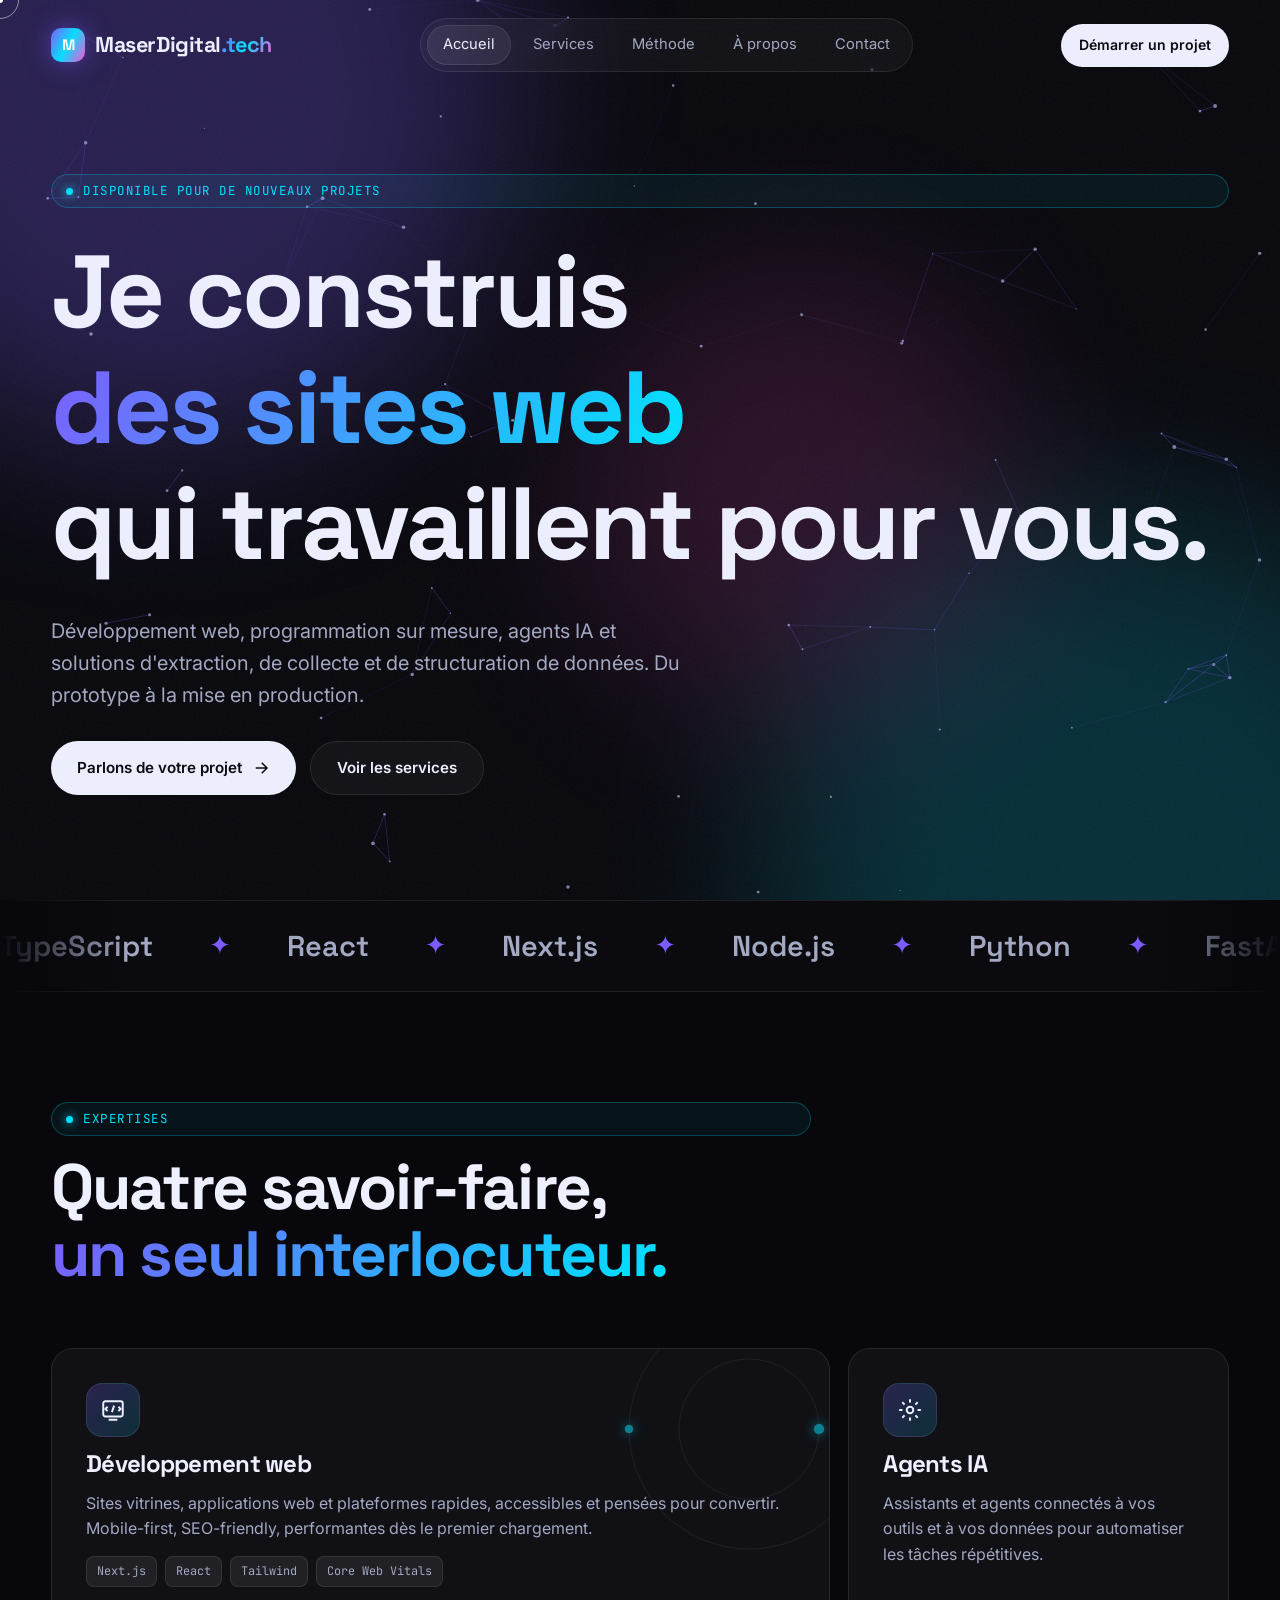
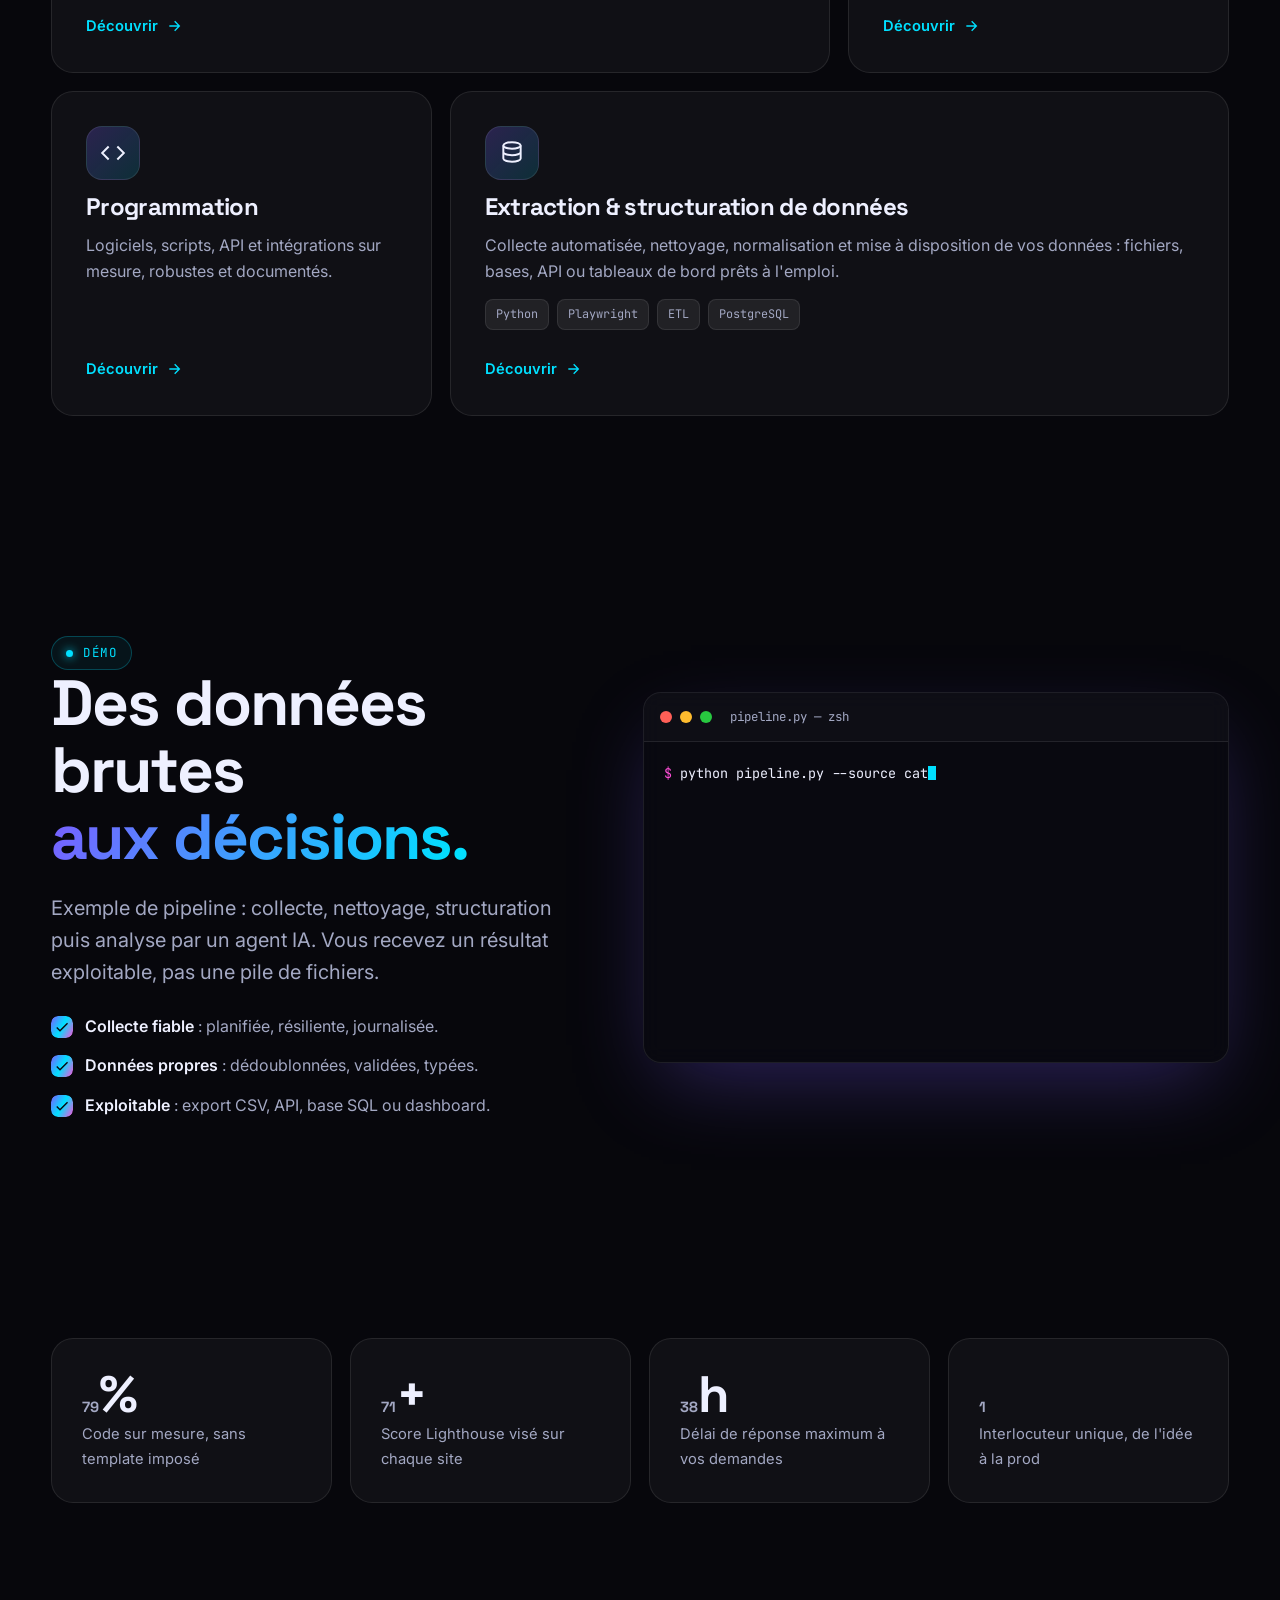
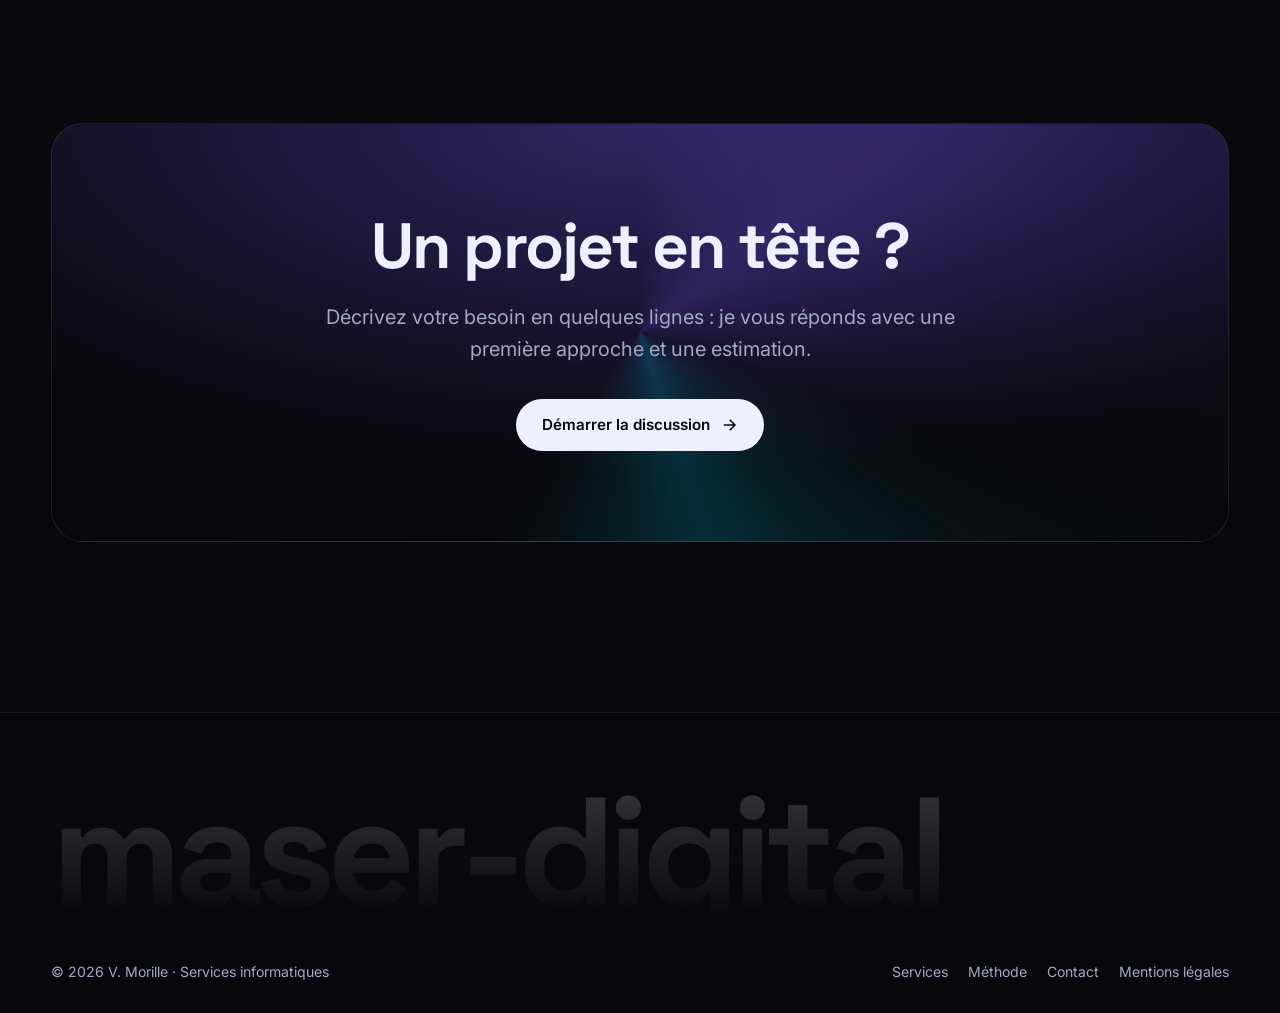
==== index.html @ 6eb8a2c5 "ajout index.html pour test mise en ligne" ====
<!DOCTYPE html>
<html lang="fr">
<head>
<meta charset="UTF-8" />
<meta name="viewport" content="width=device-width, initial-scale=1" />
<title>Accueil — MaserDigital · Développement web, agents IA & données</title>
<meta name="description" content="Développement web, programmation sur mesure, création d'agents IA et solutions d'extraction, de collecte et de structuration de données." />
<meta name="theme-color" content="#07070c" />

<!-- Google Fonts (remplace les chemins /cf-fonts/ de Cloudflare) -->
<link rel="preconnect" href="https://fonts.googleapis.com" />
<link rel="preconnect" href="https://fonts.gstatic.com" crossorigin />
<link href="https://fonts.googleapis.com/css2?family=Inter:wght@400;500;600&family=JetBrains+Mono:wght@400;500&family=Space+Grotesk:wght@400;500;600;700&display=swap" rel="stylesheet" />

<style>
/* =========================================================
   1. TOKENS
   ========================================================= */
:root{
  --bg:#07070c;
  --bg-2:#0d0d16;
  --surface:rgba(255,255,255,.04);
  --surface-2:rgba(255,255,255,.07);
  --border:rgba(255,255,255,.09);
  --fg:#eef0ff;
  --muted:#a3a8c3;
  --a1:#7c5cff;   /* violet */
  --a2:#00e0ff;   /* cyan */
  --a3:#ff4fd8;   /* magenta */
  --ok:#3ef0a1;
  --danger:#ff6b81;
  --grad:linear-gradient(120deg,var(--a1),var(--a2) 50%,var(--a3));
  --radius:22px;
  --font-display:"Space Grotesk",system-ui,sans-serif;
  --font-body:"Inter",system-ui,sans-serif;
  --font-mono:"JetBrains Mono",ui-monospace,monospace;
  --ease:cubic-bezier(.22,1,.36,1);
  --container:min(1200px,92vw);
}

/* =========================================================
   2. BASE
   ========================================================= */
*,*::before,*::after{box-sizing:border-box;margin:0;padding:0}
html{scroll-behavior:smooth;-webkit-text-size-adjust:100%}
body{
  background:var(--bg);color:var(--fg);font-family:var(--font-body);
  line-height:1.6;overflow-x:hidden;-webkit-font-smoothing:antialiased;
}
img,svg{display:block;max-width:100%}
a{color:inherit;text-decoration:none}
button,input,select,textarea{font:inherit;color:inherit}
::selection{background:var(--a1);color:#fff}
:focus-visible{outline:2px solid var(--a2);outline-offset:3px;border-radius:6px}
.container{width:var(--container);margin-inline:auto}
.sr-only{position:absolute;width:1px;height:1px;overflow:hidden;clip:rect(0 0 0 0);white-space:nowrap}

.skip-link{
  position:fixed;top:-60px;left:16px;z-index:1000;background:var(--fg);color:var(--bg);
  padding:10px 16px;border-radius:10px;font-weight:600;transition:top .2s;
}
.skip-link:focus{top:16px}

/* Grain overlay */
body::after{
  content:"";position:fixed;inset:0;pointer-events:none;z-index:999;opacity:.06;
  background-image:url("data:image/svg+xml,%3Csvg xmlns='http://www.w3.org/2000/svg' width='160' height='160'%3E%3Cfilter id='n'%3E%3CfeTurbulence type='fractalNoise' baseFrequency='.9' numOctaves='3' stitchTiles='stitch'/%3E%3C/filter%3E%3Crect width='100%25' height='100%25' filter='url(%23n)'/%3E%3C/svg%3E");
}

/* Background canvas + aurora blobs */
#bg{position:fixed;inset:0;z-index:-1;pointer-events:none}
.aurora{position:fixed;inset:0;z-index:-2;overflow:hidden;pointer-events:none}
.aurora span{
  position:absolute;width:55vmax;height:55vmax;border-radius:50%;filter:blur(90px);opacity:.28;
  animation:float 22s var(--ease) infinite alternate;
}
.aurora span:nth-child(1){background:var(--a1);top:-20vmax;left:-15vmax}
.aurora span:nth-child(2){background:var(--a2);bottom:-25vmax;right:-15vmax;animation-delay:-7s;opacity:.18}
.aurora span:nth-child(3){background:var(--a3);top:30%;left:45%;width:35vmax;height:35vmax;animation-delay:-14s;opacity:.14}
@keyframes float{
  0%{transform:translate(0,0) scale(1)}
  50%{transform:translate(8vw,6vh) scale(1.15)}
  100%{transform:translate(-6vw,-4vh) scale(.95)}
}

/* Scroll progress */
.progress{position:fixed;top:0;left:0;height:3px;width:0;background:var(--grad);z-index:200;box-shadow:0 0 12px var(--a2)}

/* Custom cursor (desktop only) */
.cursor-dot,.cursor-ring{position:fixed;top:0;left:0;pointer-events:none;z-index:998;border-radius:50%;transform:translate(-50%,-50%)}
.cursor-dot{width:6px;height:6px;background:#fff}
.cursor-ring{width:38px;height:38px;border:1.5px solid rgba(255,255,255,.5);transition:width .3s var(--ease),height .3s var(--ease),background .3s,border-color .3s}
.cursor-ring.hover{width:70px;height:70px;background:rgba(124,92,255,.15);border-color:var(--a2)}
@media (pointer:coarse){.cursor-dot,.cursor-ring{display:none}}

/* =========================================================
   3. HEADER / NAV
   ========================================================= */
.header{
  position:fixed;inset:0 0 auto 0;z-index:100;padding:18px 0;
  transition:padding .4s var(--ease),background .4s,backdrop-filter .4s,border-color .4s;
  border-bottom:1px solid transparent;
}
.header.scrolled{padding:10px 0;background:rgba(7,7,12,.65);backdrop-filter:blur(16px) saturate(140%);border-color:var(--border)}
.nav{display:flex;align-items:center;justify-content:space-between;gap:24px}
.logo{font-family:var(--font-display);font-weight:700;font-size:1.35rem;letter-spacing:-.02em;display:flex;align-items:center;gap:10px}
.logo-mark{
  width:34px;height:34px;border-radius:10px;background:var(--grad);display:grid;place-items:center;
  font-size:.95rem;color:#fff;box-shadow:0 0 24px rgba(124,92,255,.5);animation:spinHue 8s linear infinite;
}
@keyframes spinHue{to{filter:hue-rotate(360deg)}}
.logo em{font-style:normal;background:var(--grad);-webkit-background-clip:text;background-clip:text;color:transparent}
.nav-links{display:flex;gap:6px;list-style:none;padding:6px;border:1px solid var(--border);border-radius:999px;background:var(--surface);backdrop-filter:blur(10px)}
.nav-links a{
  position:relative;display:block;padding:8px 16px;border-radius:999px;font-size:.92rem;color:var(--muted);
  transition:color .25s,background .25s;
}
.nav-links a:hover{color:var(--fg)}
.nav-links a[aria-current="page"]{color:var(--fg);background:var(--surface-2);box-shadow:inset 0 0 0 1px var(--border)}
.burger{display:none;width:44px;height:44px;border-radius:12px;border:1px solid var(--border);background:var(--surface);cursor:pointer;position:relative}
.burger span{position:absolute;left:12px;right:12px;height:2px;background:var(--fg);transition:transform .35s var(--ease),opacity .2s}
.burger span:nth-child(1){top:15px}.burger span:nth-child(2){top:21px}.burger span:nth-child(3){top:27px}
.burger[aria-expanded="true"] span:nth-child(1){transform:translateY(6px) rotate(45deg)}
.burger[aria-expanded="true"] span:nth-child(2){opacity:0}
.burger[aria-expanded="true"] span:nth-child(3){transform:translateY(-6px) rotate(-45deg)}

@media (max-width:900px){
  .burger{display:block}
  .nav .btn{display:none}
  .nav-links{
    position:fixed;inset:72px 4vw auto 4vw;flex-direction:column;border-radius:20px;padding:12px;
    background:rgba(13,13,22,.96);opacity:0;pointer-events:none;transform:translateY(-12px) scale(.98);
    transition:opacity .3s,transform .4s var(--ease);
  }
  .nav-links.open{opacity:1;pointer-events:auto;transform:none}
  .nav-links a{padding:14px 18px;font-size:1.05rem}
}

/* =========================================================
   4. BUTTONS
   ========================================================= */
.btn{
  --pad:14px 26px;position:relative;display:inline-flex;align-items:center;gap:10px;padding:var(--pad);
  border-radius:999px;font-weight:600;font-size:.95rem;cursor:pointer;border:0;isolation:isolate;
  transition:transform .3s var(--ease);will-change:transform;
}
.btn-primary{background:var(--fg);color:var(--bg);overflow:hidden}
.btn-primary::before{
  content:"";position:absolute;inset:0;background:var(--grad);z-index:-1;transform:translateY(101%);
  transition:transform .5s var(--ease);
}
.btn-primary:hover{color:#fff}
.btn-primary:hover::before{transform:none}
.btn-ghost{background:var(--surface);border:1px solid var(--border);backdrop-filter:blur(8px)}
.btn-ghost:hover{background:var(--surface-2)}
.btn svg{width:18px;height:18px;transition:transform .3s var(--ease)}
.btn:hover svg{transform:translateX(4px)}
.btn-sm{--pad:10px 18px;font-size:.88rem}

/* =========================================================
   5. PAGE SYSTEM + TRANSITION
   ========================================================= */
main{outline:none}
.page{display:none;padding-top:110px;min-height:100vh}
.page.active{display:block}
.curtain{position:fixed;inset:0;z-index:150;pointer-events:none;display:grid;grid-template-columns:repeat(5,1fr)}
.curtain i{background:linear-gradient(180deg,#120f26,#07070c);transform:scaleY(0);transform-origin:bottom;transition:transform .5s var(--ease)}
.curtain i:nth-child(2){transition-delay:.04s}.curtain i:nth-child(3){transition-delay:.08s}
.curtain i:nth-child(4){transition-delay:.12s}.curtain i:nth-child(5){transition-delay:.16s}
.curtain.in i{transform:scaleY(1)}
.curtain.out i{transform:scaleY(0);transform-origin:top}

/* Reveal on scroll */
.reveal{opacity:0;transform:translateY(40px);filter:blur(6px);transition:opacity .9s var(--ease),transform .9s var(--ease),filter .9s var(--ease);transition-delay:calc(var(--d,0) * 90ms)}
.reveal.in{opacity:1;transform:none;filter:none}

/* =========================================================
   6. TYPO + COMMON SECTIONS
   ========================================================= */
.eyebrow{
  display:inline-flex;align-items:center;gap:10px;font-family:var(--font-mono);font-size:.78rem;letter-spacing:.12em;
  text-transform:uppercase;color:var(--a2);padding:6px 14px;border:1px solid rgba(0,224,255,.25);border-radius:999px;background:rgba(0,224,255,.06)
}
.eyebrow::before{content:"";width:7px;height:7px;border-radius:50%;background:var(--a2);box-shadow:0 0 10px var(--a2);animation:pulse 2s infinite}
@keyframes pulse{50%{opacity:.3}}
h1,h2,h3{font-family:var(--font-display);letter-spacing:-.03em;line-height:1.05}
.h-xl{font-size:clamp(2.8rem,8vw,6.6rem);font-weight:700}
.h-lg{font-size:clamp(2.2rem,5vw,4rem);font-weight:700}
.h-md{font-size:clamp(1.4rem,2.4vw,1.9rem);font-weight:600}
.grad{background:var(--grad);background-size:200% 100%;-webkit-background-clip:text;background-clip:text;color:transparent;animation:shift 6s linear infinite}
@keyframes shift{to{background-position:200% 0}}
.lead{font-size:clamp(1.05rem,1.6vw,1.25rem);color:var(--muted);max-width:640px}
section{padding:110px 0;position:relative}
.section-head{display:flex;flex-direction:column;gap:18px;margin-bottom:60px;max-width:760px}

/* =========================================================
   7. HERO
   ========================================================= */
.hero{min-height:calc(100vh - 110px);display:flex;align-items:center;padding:40px 0 80px}
.hero-inner{display:flex;flex-direction:column;gap:30px}
.hero h1 .line{display:block;overflow:hidden;padding-bottom:.08em}
.hero h1 .line > span{display:inline-block;transform:translateY(110%);animation:rise 1.1s var(--ease) forwards;animation-delay:calc(var(--i) * 120ms + 200ms)}
@keyframes rise{to{transform:none}}
.scramble{font-family:var(--font-display);display:inline-block;min-width:3ch}
.scramble .glyph{color:var(--a2);opacity:.7}
.hero-cta{display:flex;flex-wrap:wrap;gap:14px;opacity:0;animation:fadeUp 1s var(--ease) 1s forwards}
.hero .lead{opacity:0;animation:fadeUp 1s var(--ease) .8s forwards}
@keyframes fadeUp{from{opacity:0;transform:translateY(20px)}to{opacity:1;transform:none}}
.scroll-hint{display:flex;align-items:center;gap:12px;margin-top:40px;color:var(--muted);font-size:.85rem;font-family:var(--font-mono)}
.mouse{width:22px;height:34px;border:1.5px solid var(--muted);border-radius:12px;position:relative}
.mouse::after{content:"";position:absolute;left:50%;top:7px;width:3px;height:7px;border-radius:3px;background:var(--fg);transform:translateX(-50%);animation:wheel 1.6s infinite}
@keyframes wheel{0%{opacity:0;transform:translate(-50%,-4px)}40%{opacity:1}100%{opacity:0;transform:translate(-50%,10px)}}

/* =========================================================
   8. MARQUEE
   ========================================================= */
.marquee{border-block:1px solid var(--border);padding:22px 0;overflow:hidden;mask-image:linear-gradient(90deg,transparent,#000 10%,#000 90%,transparent);background:rgba(255,255,255,.015)}
.marquee-track{display:flex;gap:56px;width:max-content;animation:marquee 32s linear infinite}
.marquee:hover .marquee-track{animation-play-state:paused}
.marquee-track span{font-family:var(--font-display);font-size:clamp(1.2rem,2.4vw,1.8rem);font-weight:600;color:var(--muted);white-space:nowrap;display:flex;align-items:center;gap:56px}
.marquee-track span::after{content:"✦";color:var(--a1);font-size:.9em}
@keyframes marquee{to{transform:translateX(-50%)}}

/* =========================================================
   9. CARDS (bento + spotlight + tilt)
   ========================================================= */
.bento{display:grid;grid-template-columns:repeat(6,1fr);gap:18px}
.card{
  --mx:50%;--my:50%;position:relative;border-radius:var(--radius);padding:34px;background:var(--surface);
  border:1px solid var(--border);overflow:hidden;transition:transform .5s var(--ease),border-color .3s;
  transform-style:preserve-3d;display:flex;flex-direction:column;gap:14px;
}
.card::before{
  content:"";position:absolute;inset:0;border-radius:inherit;pointer-events:none;opacity:0;transition:opacity .4s;
  background:radial-gradient(500px circle at var(--mx) var(--my),rgba(124,92,255,.18),transparent 45%);
}
.card::after{
  content:"";position:absolute;inset:0;border-radius:inherit;padding:1px;pointer-events:none;opacity:0;transition:opacity .4s;
  background:radial-gradient(300px circle at var(--mx) var(--my),var(--a2),transparent 60%);
  -webkit-mask:linear-gradient(#000 0 0) content-box,linear-gradient(#000 0 0);-webkit-mask-composite:xor;mask-composite:exclude;
}
.card:hover::before,.card:hover::after{opacity:1}
.card:hover{border-color:rgba(255,255,255,.14)}
.bento .card:nth-child(1){grid-column:span 4}
.bento .card:nth-child(2){grid-column:span 2}
.bento .card:nth-child(3){grid-column:span 2}
.bento .card:nth-child(4){grid-column:span 4}
@media (max-width:900px){.bento .card{grid-column:1/-1 !important}}
.card-icon{width:54px;height:54px;border-radius:16px;display:grid;place-items:center;background:linear-gradient(135deg,rgba(124,92,255,.25),rgba(0,224,255,.15));border:1px solid var(--border)}
.card-icon svg{width:26px;height:26px;stroke:var(--fg)}
.card h3{font-size:1.5rem}
.card p{color:var(--muted)}
.card .more{margin-top:auto;padding-top:14px;display:inline-flex;align-items:center;gap:8px;font-weight:600;font-size:.92rem;color:var(--a2)}
.card .more svg{width:16px;height:16px;transition:transform .3s var(--ease)}
.card:hover .more svg{transform:translateX(5px)}
.tags{display:flex;flex-wrap:wrap;gap:8px}
.tag{font-family:var(--font-mono);font-size:.74rem;padding:5px 10px;border-radius:8px;background:var(--surface-2);border:1px solid var(--border);color:var(--muted)}

/* Orbit visual inside big card */
.orbit{position:absolute;right:-60px;top:-60px;width:280px;height:280px;opacity:.55;pointer-events:none}
.orbit circle{fill:none;stroke:rgba(255,255,255,.12)}
.orbit .sat{fill:var(--a2);filter:drop-shadow(0 0 6px var(--a2))}
.orbit g{transform-origin:140px 140px;animation:rot 14s linear infinite}
.orbit g:nth-of-type(2){animation-duration:22s;animation-direction:reverse}
@keyframes rot{to{transform:rotate(360deg)}}

/* =========================================================
   10. STATS
   ========================================================= */
.stats{display:grid;grid-template-columns:repeat(4,1fr);gap:18px}
@media (max-width:900px){.stats{grid-template-columns:repeat(2,1fr)}}
.stat{padding:30px;border-radius:var(--radius);border:1px solid var(--border);background:var(--surface)}
.stat strong{display:block;font-family:var(--font-display);font-size:clamp(2.2rem,4vw,3.4rem);font-weight:700;line-height:1}
.stat span{color:var(--muted);font-size:.92rem}

/* =========================================================
   11. TERMINAL DEMO
   ========================================================= */
.split{display:grid;grid-template-columns:1fr 1.1fr;gap:60px;align-items:center}
@media (max-width:900px){.split{grid-template-columns:1fr}}
.terminal{border-radius:18px;border:1px solid var(--border);background:rgba(10,10,18,.85);backdrop-filter:blur(10px);box-shadow:0 30px 80px -20px rgba(124,92,255,.35);overflow:hidden}
.term-bar{display:flex;align-items:center;gap:8px;padding:14px 16px;border-bottom:1px solid var(--border);background:rgba(255,255,255,.02)}
.term-bar i{width:12px;height:12px;border-radius:50%;background:#ff5f57}
.term-bar i:nth-child(2){background:#febc2e}.term-bar i:nth-child(3){background:#28c840}
.term-bar span{margin-left:10px;font-family:var(--font-mono);font-size:.78rem;color:var(--muted)}
.term-body{font-family:var(--font-mono);font-size:.84rem;padding:20px;min-height:320px;white-space:pre-wrap;line-height:1.75}
.term-body .c-ok{color:var(--ok)}.term-body .c-a{color:var(--a2)}.term-body .c-m{color:var(--muted)}.term-body .c-p{color:var(--a3)}
.caret{display:inline-block;width:8px;height:1em;background:var(--a2);vertical-align:-2px;animation:blink 1s steps(1) infinite}
@keyframes blink{50%{opacity:0}}
.checklist{list-style:none;display:grid;gap:14px;margin-top:26px}
.checklist li{display:flex;gap:12px;align-items:flex-start;color:var(--muted)}
.checklist li::before{content:"";flex:none;width:22px;height:22px;margin-top:2px;border-radius:7px;background:var(--grad);
  -webkit-mask:url("data:image/svg+xml,%3Csvg xmlns='http://www.w3.org/2000/svg' viewBox='0 0 24 24'%3E%3Cpath d='M9 16.2 4.8 12l-1.4 1.4L9 19 21 7l-1.4-1.4z'/%3E%3C/svg%3E") center/16px no-repeat,linear-gradient(#000 0 0);
  -webkit-mask-composite:destination-out;mask-composite:exclude}
.checklist strong{color:var(--fg);font-weight:600}

/* =========================================================
   12. CTA BAND
   ========================================================= */
.cta-band{
  position:relative;border-radius:32px;padding:clamp(40px,7vw,90px);overflow:hidden;text-align:center;
  border:1px solid var(--border);background:radial-gradient(120% 140% at 50% 0%,rgba(124,92,255,.35),rgba(7,7,12,.4) 60%);
}
.cta-band::before{
  content:"";position:absolute;inset:-50%;background:conic-gradient(from 0deg,transparent,var(--a1),transparent 30%,var(--a2),transparent 60%);
  animation:rot 10s linear infinite;opacity:.18;
}
.cta-band > *{position:relative}
.cta-band .lead{margin:20px auto 34px}

/* =========================================================
   13. SERVICES PAGE
   ========================================================= */
.service{display:grid;grid-template-columns:120px 1fr 1fr;gap:40px;padding:60px 0;border-top:1px solid var(--border)}
.service:last-child{border-bottom:1px solid var(--border)}
.service-num{font-family:var(--font-mono);font-size:.9rem;color:var(--a2);position:sticky;top:120px;align-self:start}
.service h2{font-size:clamp(1.8rem,3.4vw,2.8rem);margin-bottom:16px}
.service p{color:var(--muted)}
.service ul{list-style:none;display:grid;gap:12px}
.service li{padding:16px 18px;border-radius:14px;background:var(--surface);border:1px solid var(--border);display:flex;gap:12px;align-items:center;transition:transform .3s var(--ease),background .3s}
.service li:hover{transform:translateX(6px);background:var(--surface-2)}
.service li::before{content:"→";color:var(--a2);font-family:var(--font-mono)}
@media (max-width:900px){.service{grid-template-columns:1fr;gap:20px}.service-num{position:static}}
.note{margin-top:18px;font-size:.88rem;color:var(--muted);padding:14px 16px;border-left:3px solid var(--a1);background:rgba(124,92,255,.07);border-radius:0 12px 12px 0}

/* =========================================================
   14. METHOD PAGE (timeline + FAQ)
   ========================================================= */
.timeline{position:relative;display:grid;gap:26px;padding-left:46px}
.timeline::before{content:"";position:absolute;left:14px;top:8px;bottom:8px;width:2px;background:var(--border)}
.timeline-fill{position:absolute;left:14px;top:8px;width:2px;height:0;background:var(--grad);box-shadow:0 0 12px var(--a2);transition:height .2s linear}
.step{position:relative;padding:28px;border-radius:var(--radius);background:var(--surface);border:1px solid var(--border)}
.step::before{
  content:attr(data-step);position:absolute;left:-46px;top:26px;width:30px;height:30px;border-radius:50%;display:grid;place-items:center;
  font-family:var(--font-mono);font-size:.78rem;background:var(--bg);border:2px solid var(--a1);color:var(--fg)
}
.step h3{font-size:1.35rem;margin-bottom:8px}
.step p{color:var(--muted)}
.step .tags{margin-top:14px}

.faq{display:grid;gap:12px;max-width:860px}
.faq details{border:1px solid var(--border);border-radius:18px;background:var(--surface);overflow:hidden;transition:background .3s}
.faq details[open]{background:var(--surface-2)}
.faq summary{cursor:pointer;list-style:none;padding:22px 26px;font-weight:600;font-family:var(--font-display);font-size:1.1rem;display:flex;justify-content:space-between;gap:20px;align-items:center}
.faq summary::-webkit-details-marker{display:none}
.faq summary::after{content:"+";font-size:1.6rem;line-height:1;color:var(--a2);transition:transform .35s var(--ease)}
.faq details[open] summary::after{transform:rotate(45deg)}
.faq details p{padding:0 26px 24px;color:var(--muted);animation:fadeUp .5s var(--ease)}

/* =========================================================
   15. ABOUT PAGE
   ========================================================= */
.about-grid{display:grid;grid-template-columns:.9fr 1.1fr;gap:60px;align-items:center}
@media (max-width:900px){.about-grid{grid-template-columns:1fr}}
.avatar{
  aspect-ratio:4/5;border-radius:30px;position:relative;overflow:hidden;border:1px solid var(--border);
  background:radial-gradient(circle at 30% 20%,rgba(0,224,255,.35),transparent 50%),radial-gradient(circle at 80% 80%,rgba(255,79,216,.3),transparent 50%),linear-gradient(160deg,#1a1440,#0a0a14);
  display:grid;place-items:center;
}
.avatar span{font-family:var(--font-display);font-size:clamp(5rem,12vw,9rem);font-weight:700;letter-spacing:-.06em;background:var(--grad);-webkit-background-clip:text;background-clip:text;color:transparent}
.avatar::after{content:"";position:absolute;inset:0;background:repeating-linear-gradient(0deg,rgba(255,255,255,.03) 0 1px,transparent 1px 4px);animation:scan 8s linear infinite}
@keyframes scan{to{background-position:0 200px}}
.values{display:grid;grid-template-columns:repeat(3,1fr);gap:18px}
@media (max-width:900px){.values{grid-template-columns:1fr}}

/* =========================================================
   16. CONTACT PAGE
   ========================================================= */
.contact-grid{display:grid;grid-template-columns:.8fr 1.2fr;gap:50px}
@media (max-width:900px){.contact-grid{grid-template-columns:1fr}}
.info-list{list-style:none;display:grid;gap:14px;margin-top:30px}
.info-list li{padding:20px;border-radius:18px;border:1px solid var(--border);background:var(--surface)}
.info-list small{display:block;font-family:var(--font-mono);color:var(--a2);font-size:.75rem;letter-spacing:.1em;text-transform:uppercase;margin-bottom:4px}
.form{padding:clamp(24px,4vw,44px);border-radius:28px;border:1px solid var(--border);background:var(--surface);backdrop-filter:blur(10px);display:grid;gap:20px}
.form-row{display:grid;grid-template-columns:1fr 1fr;gap:20px}
@media (max-width:640px){.form-row{grid-template-columns:1fr}}
.field{display:grid;gap:8px}
.field label{font-size:.88rem;font-weight:500}
.field input,.field select,.field textarea{
  width:100%;padding:14px 16px;border-radius:14px;border:1px solid var(--border);background:rgba(7,7,12,.6);
  transition:border-color .25s,box-shadow .25s;
}
.field select option{background:var(--bg-2)}
.field textarea{min-height:150px;resize:vertical}
.field input:focus,.field select:focus,.field textarea:focus{outline:none;border-color:var(--a1);box-shadow:0 0 0 4px rgba(124,92,255,.2)}
.field[data-invalid] input,.field[data-invalid] select,.field[data-invalid] textarea{border-color:var(--danger)}
.error{color:var(--danger);font-size:.82rem;min-height:1em}
.chips{display:flex;flex-wrap:wrap;gap:10px}
.chip input{position:absolute;opacity:0;pointer-events:none}
.chip span{display:inline-block;padding:10px 16px;border-radius:999px;border:1px solid var(--border);background:rgba(7,7,12,.5);cursor:pointer;font-size:.9rem;transition:all .25s}
.chip input:checked + span{background:var(--grad);border-color:transparent;color:#fff}
.chip input:focus-visible + span{outline:2px solid var(--a2);outline-offset:2px}
.consent{display:flex;gap:12px;align-items:flex-start;font-size:.86rem;color:var(--muted)}
.consent input{margin-top:4px;accent-color:var(--a1);width:18px;height:18px}
.form-success{display:none;text-align:center;padding:40px 20px}
.form-success.show{display:block;animation:fadeUp .6s var(--ease)}
.form-success .big{font-size:3rem}

/* =========================================================
   17. LEGAL + FOOTER
   ========================================================= */
.legal{max-width:820px;display:grid;gap:30px}
.legal h2{font-size:1.4rem;margin-bottom:8px}
.legal p,.legal li{color:var(--muted)}
.legal ul{padding-left:20px}
.placeholder{color:var(--a3);font-family:var(--font-mono);font-size:.9em}

.footer{border-top:1px solid var(--border);padding:70px 0 30px;margin-top:60px}
.footer-big{font-family:var(--font-display);font-size:clamp(3rem,12vw,10rem);font-weight:700;letter-spacing:-.05em;line-height:.9;
  background:linear-gradient(180deg,rgba(255,255,255,.18),rgba(255,255,255,0));-webkit-background-clip:text;background-clip:text;color:transparent;user-select:none}
.footer-row{display:flex;justify-content:space-between;align-items:center;flex-wrap:wrap;gap:20px;margin-top:40px;color:var(--muted);font-size:.88rem}
.footer-row nav{display:flex;gap:20px;flex-wrap:wrap}
.footer-row a:hover{color:var(--fg)}

/* =========================================================
   18. REDUCED MOTION
   ========================================================= */
@media (prefers-reduced-motion:reduce){
  *,*::before,*::after{animation-duration:.01ms !important;animation-iteration-count:1 !important;transition-duration:.01ms !important;scroll-behavior:auto !important}
  .reveal{opacity:1;transform:none;filter:none}
  .hero h1 .line > span,.hero-cta,.hero .lead{transform:none;opacity:1}
}
</style>
</head>
<body>

<a class="skip-link" href="#main">Aller au contenu principal</a>
<div class="progress" aria-hidden="true"></div>
<div class="aurora" aria-hidden="true"><span></span><span></span><span></span></div>
<canvas id="bg" aria-hidden="true"></canvas>
<div class="cursor-dot" aria-hidden="true"></div>
<div class="cursor-ring" aria-hidden="true"></div>
<div class="curtain" aria-hidden="true"><i></i><i></i><i></i><i></i><i></i></div>

<!-- ================= HEADER ================= -->
<header class="header">
  <div class="container nav">
    <a href="#/accueil" class="logo" aria-label="Morille.dev — accueil">
      <span class="logo-mark" aria-hidden="true">M</span>
      <span>MaserDigital<em>.tech</em></span>
    </a>
    <ul class="nav-links" id="nav-links">
      <li><a href="#/accueil" data-link="accueil">Accueil</a></li>
      <li><a href="#/services" data-link="services">Services</a></li>
      <li><a href="#/methode" data-link="methode">Méthode</a></li>
      <li><a href="#/apropos" data-link="apropos">À propos</a></li>
      <li><a href="#/contact" data-link="contact">Contact</a></li>
    </ul>
    <a href="#/contact" class="btn btn-primary btn-sm magnetic">Démarrer un projet</a>
    <button class="burger" aria-label="Ouvrir le menu" aria-expanded="false" aria-controls="nav-links"><span></span><span></span><span></span></button>
  </div>
</header>

<main id="main" tabindex="-1">

<!-- ================= PAGE : ACCUEIL ================= -->
<div class="page" id="accueil" data-title="Accueil">
  <section class="hero">
    <div class="container hero-inner">
      <span class="eyebrow reveal">Disponible pour de nouveaux projets</span>
      <h1 class="h-xl">
        <span class="line"><span style="--i:0">Je construis</span></span>
        <span class="line"><span style="--i:1" class="grad"><span class="scramble" id="scramble">des sites web</span></span></span>
        <span class="line"><span style="--i:2">qui travaillent pour vous.</span></span>
      </h1>
      <p class="lead">Développement web, programmation sur mesure, agents IA et solutions d'extraction, de collecte et de structuration de données. Du prototype à la mise en production.</p>
      <div class="hero-cta">
        <a href="#/contact" class="btn btn-primary magnetic">Parlons de votre projet
          <svg viewBox="0 0 24 24" fill="none" stroke="currentColor" stroke-width="2"><path d="M5 12h14M13 5l7 7-7 7"/></svg></a>
        <a href="#/services" class="btn btn-ghost magnetic">Voir les services</a>
      </div>
      
    </div>
  </section>

  <div class="marquee" aria-label="Technologies utilisées">
    <div class="marquee-track">
      <span>TypeScript</span><span>React</span><span>Next.js</span><span>Node.js</span><span>Python</span><span>FastAPI</span><span>PostgreSQL</span><span>LLM & RAG</span><span>Playwright</span><span>Docker</span>
      <span aria-hidden="true">TypeScript</span><span aria-hidden="true">React</span><span aria-hidden="true">Next.js</span><span aria-hidden="true">Node.js</span><span aria-hidden="true">Python</span><span aria-hidden="true">FastAPI</span><span aria-hidden="true">PostgreSQL</span><span aria-hidden="true">LLM & RAG</span><span aria-hidden="true">Playwright</span><span aria-hidden="true">Docker</span>
    </div>
  </div>

  <section>
    <div class="container">
      <div class="section-head">
        <span class="eyebrow reveal">Expertises</span>
        <h2 class="h-lg reveal" style="--d:1">Quatre savoir-faire,<br><span class="grad">un seul interlocuteur.</span></h2>
      </div>
      <div class="bento">
        <a href="#/services" class="card tilt reveal">
          <svg class="orbit" viewBox="0 0 280 280" aria-hidden="true"><circle cx="140" cy="140" r="70"/><circle cx="140" cy="140" r="120"/><g><circle class="sat" cx="210" cy="140" r="5"/></g><g><circle class="sat" cx="20" cy="140" r="4"/></g></svg>
          <div class="card-icon"><svg viewBox="0 0 24 24" fill="none" stroke-width="1.8"><rect x="3" y="4" width="18" height="14" rx="2"/><path d="M8 21h8M7 9l-2 2 2 2M17 9l2 2-2 2M13 8l-2 6"/></svg></div>
          <h3>Développement web</h3>
          <p>Sites vitrines, applications web et plateformes rapides, accessibles et pensées pour convertir. Mobile-first, SEO-friendly, performantes dès le premier chargement.</p>
          <div class="tags"><span class="tag">Next.js</span><span class="tag">React</span><span class="tag">Tailwind</span><span class="tag">Core Web Vitals</span></div>
          <span class="more">Découvrir <svg viewBox="0 0 24 24" fill="none" stroke="currentColor" stroke-width="2"><path d="M5 12h14M13 5l7 7-7 7"/></svg></span>
        </a>
        <a href="#/services" class="card tilt reveal" style="--d:1">
          <div class="card-icon"><svg viewBox="0 0 24 24" fill="none" stroke-width="1.8"><circle cx="12" cy="12" r="3"/><path d="M12 2v3M12 19v3M2 12h3M19 12h3M4.9 4.9l2.1 2.1M17 17l2.1 2.1M4.9 19.1 7 17M17 7l2.1-2.1"/></svg></div>
          <h3>Agents IA</h3>
          <p>Assistants et agents connectés à vos outils et à vos données pour automatiser les tâches répétitives.</p>
          <span class="more">Découvrir <svg viewBox="0 0 24 24" fill="none" stroke="currentColor" stroke-width="2"><path d="M5 12h14M13 5l7 7-7 7"/></svg></span>
        </a>
        <a href="#/services" class="card tilt reveal">
          <div class="card-icon"><svg viewBox="0 0 24 24" fill="none" stroke-width="1.8"><path d="m8 6-6 6 6 6M16 6l6 6-6 6"/></svg></div>
          <h3>Programmation</h3>
          <p>Logiciels, scripts, API et intégrations sur mesure, robustes et documentés.</p>
          <span class="more">Découvrir <svg viewBox="0 0 24 24" fill="none" stroke="currentColor" stroke-width="2"><path d="M5 12h14M13 5l7 7-7 7"/></svg></span>
        </a>
        <a href="#/services" class="card tilt reveal" style="--d:1">
          <div class="card-icon"><svg viewBox="0 0 24 24" fill="none" stroke-width="1.8"><ellipse cx="12" cy="5" rx="8" ry="3"/><path d="M4 5v6c0 1.7 3.6 3 8 3s8-1.3 8-3V5M4 11v6c0 1.7 3.6 3 8 3s8-1.3 8-3v-6"/></svg></div>
          <h3>Extraction & structuration de données</h3>
          <p>Collecte automatisée, nettoyage, normalisation et mise à disposition de vos données : fichiers, bases, API ou tableaux de bord prêts à l'emploi.</p>
          <div class="tags"><span class="tag">Python</span><span class="tag">Playwright</span><span class="tag">ETL</span><span class="tag">PostgreSQL</span></div>
          <span class="more">Découvrir <svg viewBox="0 0 24 24" fill="none" stroke="currentColor" stroke-width="2"><path d="M5 12h14M13 5l7 7-7 7"/></svg></span>
        </a>
      </div>
    </div>
  </section>

  <section>
    <div class="container split">
      <div>
        <span class="eyebrow reveal">Démo</span>
        <h2 class="h-lg reveal" style="--d:1">Des données brutes<br><span class="grad">aux décisions.</span></h2>
        <p class="lead reveal" style="--d:2;margin-top:20px">Exemple de pipeline : collecte, nettoyage, structuration puis analyse par un agent IA. Vous recevez un résultat exploitable, pas une pile de fichiers.</p>
        <ul class="checklist">
          <li class="reveal" style="--d:2"><span><strong>Collecte fiable</strong> : planifiée, résiliente, journalisée.</span></li>
          <li class="reveal" style="--d:3"><span><strong>Données propres</strong> : dédoublonnées, validées, typées.</span></li>
          <li class="reveal" style="--d:4"><span><strong>Exploitable</strong> : export CSV, API, base SQL ou dashboard.</span></li>
        </ul>
      </div>
      <div class="terminal reveal tilt" style="--d:2" aria-label="Animation de démonstration d'un pipeline de données" role="img">
        <div class="term-bar"><i></i><i></i><i></i><span>pipeline.py — zsh</span></div>
        <div class="term-body" id="terminal" aria-hidden="true"></div>
      </div>
    </div>
  </section>

  <section>
    <div class="container">
      <div class="stats">
        <div class="stat reveal"><strong><span class="count" data-to="100">0</span>%</strong><span>Code sur mesure, sans template imposé</span></div>
        <div class="stat reveal" style="--d:1"><strong><span class="count" data-to="90">0</span>+</strong><span>Score Lighthouse visé sur chaque site</span></div>
        <div class="stat reveal" style="--d:2"><strong><span class="count" data-to="48">0</span>h</strong><span>Délai de réponse maximum à vos demandes</span></div>
        <div class="stat reveal" style="--d:3"><strong><span class="count" data-to="1">0</span></strong><span>Interlocuteur unique, de l'idée à la prod</span></div>
      </div>
    </div>
  </section>

  <section>
    <div class="container">
      <div class="cta-band reveal">
        <h2 class="h-lg">Un projet en tête ?</h2>
        <p class="lead">Décrivez votre besoin en quelques lignes : je vous réponds avec une première approche et une estimation.</p>
        <a href="#/contact" class="btn btn-primary magnetic">Démarrer la discussion
          <svg viewBox="0 0 24 24" fill="none" stroke="currentColor" stroke-width="2"><path d="M5 12h14M13 5l7 7-7 7"/></svg></a>
      </div>
    </div>
  </section>
</div>

<!-- ================= PAGE : SERVICES ================= -->
<div class="page" id="services" data-title="Services">
  <section>
    <div class="container">
      <div class="section-head">
        <span class="eyebrow reveal">Services</span>
        <h1 class="h-xl reveal" style="--d:1">Ce que je fais,<br><span class="grad">en détail.</span></h1>
        <p class="lead reveal" style="--d:2">Chaque prestation peut être réalisée seule ou combinée : un site qui s'appuie sur vos données, un agent IA qui alimente votre back-office, etc.</p>
      </div>

      <article class="service">
        <span class="service-num reveal">01 /</span>
        <div class="reveal">
          <h2>Développement web</h2>
          <p>Des sites et applications modernes, rapides et accessibles, conçus pour vos utilisateurs comme pour les moteurs de recherche.</p>
        </div>
        <ul>
          <li class="reveal" style="--d:1">Sites vitrines et landing pages animés</li>
          <li class="reveal" style="--d:2">Applications web et espaces clients</li>
          <li class="reveal" style="--d:3">Refonte, optimisation des performances et SEO technique</li>
          <li class="reveal" style="--d:4">Accessibilité (WCAG 2.2) et responsive mobile-first</li>
        </ul>
      </article>

      <article class="service">
        <span class="service-num reveal">02 /</span>
        <div class="reveal">
          <h2>Programmation sur mesure</h2>
          <p>Quand aucun outil du marché ne colle à votre besoin, je développe le vôtre : propre, testé et maintenable.</p>
        </div>
        <ul>
          <li class="reveal" style="--d:1">API REST / GraphQL et back-ends</li>
          <li class="reveal" style="--d:2">Automatisations et scripts métier</li>
          <li class="reveal" style="--d:3">Intégrations entre vos outils (CRM, ERP, SaaS)</li>
          <li class="reveal" style="--d:4">Maintenance et évolution de code existant</li>
        </ul>
      </article>

      <article class="service">
        <span class="service-num reveal">03 /</span>
        <div class="reveal">
          <h2>Création d'agents IA</h2>
          <p>Des agents basés sur les grands modèles de langage, connectés à vos documents et à vos outils, avec des garde-fous adaptés.</p>
        </div>
        <ul>
          <li class="reveal" style="--d:1">Assistants internes sur votre base documentaire (RAG)</li>
          <li class="reveal" style="--d:2">Chatbots de support et de qualification</li>
          <li class="reveal" style="--d:3">Agents d'automatisation (tri, résumé, rédaction, saisie)</li>
          <li class="reveal" style="--d:4">Évaluation, supervision et maîtrise des coûts</li>
        </ul>
      </article>

      <article class="service">
        <span class="service-num reveal">04 /</span>
        <div class="reveal">
          <h2>Extraction, collecte & structuration de données</h2>
          <p>Des solutions logicielles qui récupèrent, nettoient et organisent l'information pour la rendre directement exploitable.</p>
          <p class="note">Les collectes sont conçues dans le respect du RGPD, des conditions d'utilisation des sources et du droit des bases de données.</p>
        </div>
        <ul>
          <li class="reveal" style="--d:1">Extraction depuis sites web, PDF, e-mails, fichiers</li>
          <li class="reveal" style="--d:2">Pipelines ETL planifiés et monitorés</li>
          <li class="reveal" style="--d:3">Normalisation, dédoublonnage, enrichissement</li>
          <li class="reveal" style="--d:4">Livraison : base SQL, API, exports, tableaux de bord</li>
        </ul>
      </article>
    </div>
  </section>
  <section>
    <div class="container">
      <div class="cta-band reveal">
        <h2 class="h-lg">Pas sûr du service adapté ?</h2>
        <p class="lead">Expliquez votre problème, je vous propose la solution la plus simple qui fonctionne.</p>
        <a href="#/contact" class="btn btn-primary magnetic">Me contacter</a>
      </div>
    </div>
  </section>
</div>

<!-- ================= PAGE : METHODE ================= -->
<div class="page" id="methode" data-title="Méthode">
  <section>
    <div class="container">
      <div class="section-head">
        <span class="eyebrow reveal">Méthode</span>
        <h1 class="h-xl reveal" style="--d:1">Un process<br><span class="grad">clair et transparent.</span></h1>
        <p class="lead reveal" style="--d:2">Vous savez à chaque étape où en est votre projet, ce qui a été livré et ce qui arrive ensuite.</p>
      </div>
      <div class="timeline" id="timeline">
        <span class="timeline-fill" aria-hidden="true"></span>
        <div class="step reveal" data-step="1"><h3>Découverte</h3><p>Échange sur vos objectifs, vos contraintes et vos utilisateurs. Je reformule le besoin pour être sûr de viser juste.</p><div class="tags"><span class="tag">Appel 30 min</span><span class="tag">Gratuit</span></div></div>
        <div class="step reveal" data-step="2"><h3>Proposition</h3><p>Une approche technique, un périmètre précis, un planning et un devis détaillé. Pas de surprise.</p><div class="tags"><span class="tag">Devis</span><span class="tag">Planning</span></div></div>
        <div class="step reveal" data-step="3"><h3>Conception</h3><p>Maquettes, architecture, modèle de données. On valide ensemble avant d'écrire la moindre ligne de production.</p><div class="tags"><span class="tag">Maquettes</span><span class="tag">Architecture</span></div></div>
        <div class="step reveal" data-step="4"><h3>Développement itératif</h3><p>Livraisons régulières sur un environnement de test : vous voyez le projet avancer et pouvez réagir tôt.</p><div class="tags"><span class="tag">Démo régulière</span><span class="tag">Tests</span></div></div>
        <div class="step reveal" data-step="5"><h3>Mise en production & suivi</h3><p>Déploiement, documentation, transfert de compétences et maintenance si vous le souhaitez.</p><div class="tags"><span class="tag">Déploiement</span><span class="tag">Maintenance</span></div></div>
      </div>
    </div>
  </section>

  <section>
    <div class="container">
      <div class="section-head">
        <span class="eyebrow reveal">FAQ</span>
        <h2 class="h-lg reveal" style="--d:1">Questions fréquentes</h2>
      </div>
      <div class="faq">
        <details class="reveal"><summary>Combien coûte un projet ?</summary><p>Cela dépend du périmètre. Après un premier échange, vous recevez un devis détaillé et fixe pour le périmètre défini. Les évolutions hors périmètre font l'objet d'un avenant validé ensemble.</p></details>
        <details class="reveal"><summary>Quels sont les délais ?</summary><p>Un site vitrine prend généralement quelques semaines ; une application ou un agent IA plus complexe davantage. Le planning est précisé dans la proposition.</p></details>
        <details class="reveal"><summary>Est-ce que je serai propriétaire du code ?</summary><p>Oui : les modalités de cession des droits sont précisées au contrat. Le code est livré documenté, sur un dépôt Git auquel vous avez accès.</p></details>
        <details class="reveal"><summary>La collecte de données est-elle légale ?</summary><p>Elle l'est sous conditions : respect du RGPD pour les données personnelles, des conditions d'utilisation des sites et du droit des producteurs de bases de données. Chaque projet est cadré en amont sur ces points.</p></details>
        <details class="reveal"><summary>Assurez-vous la maintenance ?</summary><p>Oui, via un forfait de maintenance optionnel : mises à jour de sécurité, surveillance, petites évolutions.</p></details>
      </div>
    </div>
  </section>
</div>

<!-- ================= PAGE : A PROPOS ================= -->
<div class="page" id="apropos" data-title="À propos">
  <section>
    <div class="container about-grid">
      <div class="avatar reveal tilt" role="img" aria-label="Monogramme VM"><span>VM</span></div>
      <div>
        <span class="eyebrow reveal">À propos</span>
        <h1 class="h-lg reveal" style="--d:1">Développeur indépendant,<br><span class="grad">orienté résultats.</span></h1>
        <p class="lead reveal" style="--d:2;margin-top:22px">Je m'appelle Valentin Morille. J'accompagne les entreprises, indépendants et associations qui veulent un site performant, automatiser leurs tâches grâce à l'IA ou tirer parti de leurs données.</p>
        <p class="lead reveal" style="--d:3;margin-top:16px">Mon parti pris : des solutions simples, robustes et compréhensibles, que vous pouvez faire évoluer sans dépendre de moi.</p>
        <div class="hero-cta" style="opacity:1;animation:none;margin-top:30px">
          <a href="#/contact" class="btn btn-primary magnetic">Travaillons ensemble</a>
        </div>
      </div>
    </div>
  </section>
  <section>
    <div class="container">
      <div class="section-head"><span class="eyebrow reveal">Valeurs</span><h2 class="h-lg reveal" style="--d:1">Ce qui guide mon travail</h2></div>
      <div class="values">
        <div class="card tilt reveal"><h3>Transparence</h3><p>Devis clairs, avancement visible, code accessible. Vous savez toujours ce que vous payez.</p></div>
        <div class="card tilt reveal" style="--d:1"><h3>Qualité</h3><p>Code typé, testé, documenté. Performance, sécurité et accessibilité intégrées dès le départ.</p></div>
        <div class="card tilt reveal" style="--d:2"><h3>Pragmatisme</h3><p>La solution la plus simple qui répond au besoin, plutôt que la plus impressionnante sur le papier.</p></div>
      </div>
    </div>
  </section>
</div>

<!-- ================= PAGE : CONTACT ================= -->
<div class="page" id="contact" data-title="Contact">
  <section>
    <div class="container contact-grid">
      <div>
        <span class="eyebrow reveal">Contact</span>
        <h1 class="h-lg reveal" style="--d:1">Parlons de<br><span class="grad">votre projet.</span></h1>
        <p class="lead reveal" style="--d:2;margin-top:20px">Quelques lignes suffisent. Réponse sous 48 h ouvrées.</p>
        <ul class="info-list">
          <li class="reveal" style="--d:2"><small>E-mail</small><a href="mailto:contact@votre-domaine.fr" id="email-link">contact@votre-domaine.fr</a></li>
          <li class="reveal" style="--d:3"><small>Zone</small>France · missions à distance</li>
          <li class="reveal" style="--d:4"><small>Statut</small>Activité libérale · devis gratuit</li>
        </ul>
      </div>

      <form class="form reveal" id="contact-form" novalidate style="--d:2">
        <div class="form-body">
          <div class="form-row">
            <div class="field"><label for="f-name">Nom *</label><input id="f-name" name="name" autocomplete="name" required maxlength="100" aria-describedby="e-name"><span class="error" id="e-name" aria-live="polite"></span></div>
            <div class="field"><label for="f-email">E-mail *</label><input id="f-email" name="email" type="email" autocomplete="email" required maxlength="150" aria-describedby="e-email"><span class="error" id="e-email" aria-live="polite"></span></div>
          </div>
          <fieldset class="field" style="border:0">
            <legend style="font-size:.88rem;font-weight:500;margin-bottom:8px">Type de projet</legend>
            <div class="chips">
              <label class="chip"><input type="checkbox" name="type" value="Site web" checked><span>Site web</span></label>
              <label class="chip"><input type="checkbox" name="type" value="Agent IA"><span>Agent IA</span></label>
              <label class="chip"><input type="checkbox" name="type" value="Logiciel sur mesure"><span>Logiciel sur mesure</span></label>
              <label class="chip"><input type="checkbox" name="type" value="Données"><span>Données</span></label>
            </div>
          </fieldset>
          <div class="field" style="margin-top:20px"><label for="f-budget">Budget indicatif</label>
            <select id="f-budget" name="budget">
              <option value="">Je ne sais pas encore</option>
              <option>Moins de 2 000 €</option><option>2 000 – 5 000 €</option><option>5 000 – 15 000 €</option><option>Plus de 15 000 €</option>
            </select>
          </div>
          <div class="field" style="margin-top:20px"><label for="f-msg">Votre message *</label><textarea id="f-msg" name="message" required minlength="20" maxlength="3000" aria-describedby="e-msg"></textarea><span class="error" id="e-msg" aria-live="polite"></span></div>
          <label class="consent" style="margin-top:6px"><input type="checkbox" id="f-consent" required aria-describedby="e-consent"><span>J'accepte que mes données soient utilisées uniquement pour répondre à ma demande. Voir les <a href="#/mentions" style="text-decoration:underline">mentions légales</a>.</span></label>
          <span class="error" id="e-consent" aria-live="polite"></span>
          <button type="submit" class="btn btn-primary magnetic" style="justify-self:start;margin-top:14px">Envoyer
            <svg viewBox="0 0 24 24" fill="none" stroke="currentColor" stroke-width="2"><path d="M5 12h14M13 5l7 7-7 7"/></svg></button>
        </div>
        <div class="form-success" role="status" aria-live="polite">
          <div class="big">✦</div>
          <h2 class="h-md" style="margin:10px 0">Merci !</h2>
          <p style="color:var(--muted)">Votre logiciel de messagerie s'est ouvert avec votre message pré-rempli. Il ne reste plus qu'à l'envoyer.</p>
        </div>
      </form>
    </div>
  </section>
</div>

<!-- ================= PAGE : MENTIONS LEGALES ================= -->
<div class="page" id="mentions" data-title="Mentions légales">
  <section>
    <div class="container">
      <div class="section-head">
        <span class="eyebrow reveal">Informations légales</span>
        <h1 class="h-lg reveal" style="--d:1">Mentions légales</h1>
      </div>
      <div class="legal">
        <div class="reveal"><h2>Éditeur du site</h2>
          <p>V. Morille — Entrepreneur individuel, activité libérale<br>
          Adresse : <span class="placeholder">Bordeaux, France</span><br>
          SIREN / SIRET : <span class="placeholder">En cours d'acquisition</span><br>
          E-mail : <span class="placeholder"><a href="mailto:valentin.morille24@yahoo.com" class="js-email">valentin.morille24@yahoo.com</a></span><br>
          TVA : <span class="placeholder">En cours d'acquisition</span><br>
          Directeur de la publication : V. Morille</p></div>
        <div class="reveal"><h2>Hébergement</h2><p><span class="placeholder">[Nom, adresse et téléphone de l'hébergeur]</span></p></div>
        <div class="reveal"><h2>Données personnelles</h2>
          <p>Les données transmises via le formulaire de contact servent uniquement à répondre à votre demande. Elles ne sont ni cédées ni revendues. Conformément au RGPD, vous disposez d'un droit d'accès, de rectification et d'effacement en écrivant à l'adresse ci-dessus.</p></div>
        <div class="reveal"><h2>Cookies</h2><p>Ce site n'utilise pas de cookies de suivi. Les polices sont chargées depuis Google Fonts.</p></div>
        <div class="reveal"><h2>Propriété intellectuelle</h2><p>L'ensemble des contenus de ce site est protégé. Toute reproduction sans autorisation est interdite.</p></div>
      </div>
    </div>
  </section>
</div>

</main>

<footer class="footer">
  <div class="container">
    <div class="footer-big" aria-hidden="true">maser-digital</div>
    <div class="footer-row">
      <span>© <span id="year"></span> V. Morille · Services informatiques</span>
      <nav aria-label="Liens de pied de page">
        <a href="#/services">Services</a><a href="#/methode">Méthode</a><a href="#/contact">Contact</a><a href="#/mentions">Mentions légales</a>
      </nav>
    </div>
  </div>
</footer>

<script>
(() => {
  "use strict";

  /* ---------- Config ---------- */
  const CONFIG = {
    brand: "Maser Digital",
    email: "valentin.morille24@yahoo.com", // ← à remplacer
    words: ["des sites web", "des agents IA", "des logiciels", "des pipelines data"],
  };

  /* ---------- Utils ---------- */
  const $ = (s, c = document) => c.querySelector(s);
  const $$ = (s, c = document) => [...c.querySelectorAll(s)];
  const wait = (ms) => new Promise((r) => setTimeout(r, ms));
  const reduced = matchMedia("(prefers-reduced-motion: reduce)").matches;
  const finePointer = matchMedia("(pointer: fine)").matches;

  $("#year").textContent = new Date().getFullYear();
  $$("#email-link, .js-email").forEach((el) => {
    el.href = `mailto:${CONFIG.email}`;
    el.textContent = CONFIG.email;
  });

  /* ---------- Reveal + counters ---------- */
  const animateCount = (el) => {
    const to = Number(el.dataset.to);
    if (reduced) { el.textContent = to; return; }
    const start = performance.now(), dur = 1600;
    const step = (now) => {
      const t = Math.min((now - start) / dur, 1);
      el.textContent = Math.round(to * (1 - Math.pow(1 - t, 4)));
      if (t < 1) requestAnimationFrame(step);
    };
    requestAnimationFrame(step);
  };

  const observer = new IntersectionObserver((entries) => {
    entries.forEach((e) => {
      if (!e.isIntersecting) return;
      e.target.classList.add("in");
      $$(".count", e.target).forEach(animateCount);
      observer.unobserve(e.target);
    });
  }, { threshold: 0.15, rootMargin: "0px 0px -40px 0px" });

  const armReveals = (scope) => {
    $$(".reveal", scope).forEach((el) => {
      el.classList.remove("in");
      $$(".count", el).forEach((c) => (c.textContent = "0"));
      observer.observe(el);
    });
  };

  /* ---------- Router ---------- */
  const PAGES = ["accueil", "services", "methode", "apropos", "contact", "mentions"];
  const curtain = $(".curtain");
  const navLinks = $("#nav-links");
  const burger = $(".burger");
  let current = null;
  let busy = false;

  const routeFromHash = () => {
    const h = location.hash.replace(/^#\/?/, "");
    return PAGES.includes(h) ? h : "accueil";
  };

  const closeMenu = () => {
    navLinks.classList.remove("open");
    burger.setAttribute("aria-expanded", "false");
    burger.setAttribute("aria-label", "Ouvrir le menu");
  };

  async function navigate() {
    if (location.hash && !location.hash.startsWith("#/")) return; // ex: #main (skip link)
    const route = routeFromHash();
    if (route === current || busy) return;
    busy = true;
    closeMenu();
    const firstLoad = current === null;

    if (!firstLoad && !reduced) {
      curtain.classList.remove("out");
      curtain.classList.add("in");
      await wait(650);
    }

    const page = document.getElementById(route);
    $$(".page").forEach((p) => p.classList.toggle("active", p === page));
    armReveals(page);
    window.scrollTo({ top: 0, behavior: "instant" });
    document.title = `${page.dataset.title} — ${CONFIG.brand} · Développement web, agents IA & données`;
    $$("[data-link]").forEach((a) =>
      a.dataset.link === route ? a.setAttribute("aria-current", "page") : a.removeAttribute("aria-current")
    );
    current = route;

    if (!firstLoad) {
      $("#main").focus({ preventScroll: true });
      if (!reduced) {
        curtain.classList.add("out");
        curtain.classList.remove("in");
        await wait(700);
        curtain.classList.remove("out");
      }
    }
    busy = false;
    if (routeFromHash() !== current) navigate(); // clic pendant la transition
  }

  window.addEventListener("hashchange", navigate);
  navigate();

  burger.addEventListener("click", () => {
    const open = burger.getAttribute("aria-expanded") === "true";
    burger.setAttribute("aria-expanded", String(!open));
    burger.setAttribute("aria-label", open ? "Ouvrir le menu" : "Fermer le menu");
    navLinks.classList.toggle("open", !open);
  });
  document.addEventListener("keydown", (e) => { if (e.key === "Escape") closeMenu(); });

  /* ---------- Header + progress + timeline ---------- */
  const header = $(".header"), progress = $(".progress");
  const onScroll = () => {
    const y = scrollY;
    header.classList.toggle("scrolled", y > 20);
    const max = document.documentElement.scrollHeight - innerHeight;
    progress.style.width = max > 0 ? `${(y / max) * 100}%` : "0";

    const tl = $("#timeline");
    if (current === "methode" && tl) {
      const r = tl.getBoundingClientRect();
      const ratio = Math.min(Math.max((innerHeight * 0.6 - r.top) / r.height, 0), 1);
      $(".timeline-fill", tl).style.height = `${ratio * (r.height - 16)}px`;
    }
  };
  addEventListener("scroll", onScroll, { passive: true });
  onScroll();

  /* ---------- Scramble words ---------- */
  const GLYPHS = "!-_\\/[]{}=+*^?#01ABCDEF";
  function scramble(el, text) {
    const old = el.textContent;
    const len = Math.max(old.length, text.length);
    const queue = Array.from({ length: len }, (_, i) => {
      const start = Math.floor(Math.random() * 18);
      return { from: old[i] || "", to: text[i] || "", start, end: start + Math.floor(Math.random() * 18) + 6, ch: "" };
    });
    let frame = 0;
    return new Promise((resolve) => {
      const update = () => {
        let out = "", done = 0;
        for (const q of queue) {
          if (frame >= q.end) { done++; out += q.to; }
          else if (frame >= q.start) {
            if (!q.ch || Math.random() < 0.3) q.ch = GLYPHS[Math.floor(Math.random() * GLYPHS.length)];
            out += `<span class="glyph">${q.ch}</span>`;
          } else out += q.from;
        }
        el.innerHTML = out;
        if (done === queue.length) resolve();
        else { frame++; requestAnimationFrame(update); }
      };
      update();
    });
  }
  (async () => {
    const el = $("#scramble");
    if (!el || reduced) return;
    let i = 0;
    await wait(1800);
    while (true) {
      if (current === "accueil" && !document.hidden) {
        i = (i + 1) % CONFIG.words.length;
        await scramble(el, CONFIG.words[i]);
      }
      await wait(2400);
    }
  })();

  /* ---------- Terminal demo ---------- */
  const SCRIPT = [
    ["c-p", "$ "], ["", "python pipeline.py --source catalogue --agent analyse\n", true],
    ["c-m", "→ Initialisation du navigateur headless…\n"],
    ["c-a", "[collecte] "], ["", "page 1/12 ✓  page 6/12 ✓  page 12/12 ✓\n"],
    ["c-a", "[collecte] "], ["", "1 284 fiches récupérées\n"],
    ["c-a", "[nettoyage] "], ["", "37 doublons supprimés · 12 champs normalisés\n"],
    ["c-a", "[validation] "], ["c-ok", "schéma OK (1 247 / 1 247)\n"],
    ["c-a", "[stockage] "], ["", "→ PostgreSQL · table products\n"],
    ["c-a", "[agent IA] "], ["", "Synthèse : 3 tendances détectées, rapport généré.\n"],
    ["c-ok", "✔ Pipeline terminé en 41,2 s\n"],
  ];
  (async () => {
    const term = $("#terminal");
    if (!term) return;
    const esc = (s) => s.replace(/[&<>]/g, (c) => ({ "&": "&amp;", "<": "&lt;", ">": "&gt;" }[c]));
    const caret = '<span class="caret"></span>';
    if (reduced) { term.innerHTML = SCRIPT.map(([c, t]) => `<span class="${c}">${esc(t)}</span>`).join(""); return; }
    while (true) {
      if (current !== "accueil" || document.hidden) { await wait(600); continue; }
      let html = "";
      for (const [cls, text, typed] of SCRIPT) {
        if (typed) {
          for (let k = 1; k <= text.length; k++) {
            term.innerHTML = html + `<span class="${cls}">${esc(text.slice(0, k))}</span>` + caret;
            await wait(28 + Math.random() * 40);
          }
        } else {
          await wait(text.endsWith("\n") ? 320 : 60);
        }
        html += `<span class="${cls}">${esc(text)}</span>`;
        term.innerHTML = html + caret;
      }
      await wait(4000);
    }
  })();

  /* ---------- Particle network ---------- */
  const cv = $("#bg"), ctx = cv.getContext("2d");
  let W = 0, H = 0, pts = [];
  const mouse = { x: -9999, y: -9999 };
  const resize = () => {
    const dpr = Math.min(devicePixelRatio || 1, 2);
    W = innerWidth; H = innerHeight;
    cv.width = W * dpr; cv.height = H * dpr;
    cv.style.width = W + "px"; cv.style.height = H + "px";
    ctx.setTransform(dpr, 0, 0, dpr, 0, 0);
    const n = Math.round(Math.min(110, (W * H) / 15000));
    pts = Array.from({ length: n }, () => ({
      x: Math.random() * W, y: Math.random() * H,
      vx: (Math.random() - 0.5) * 0.35, vy: (Math.random() - 0.5) * 0.35, r: Math.random() * 1.5 + 0.5,
    }));
  };
  const draw = () => {
    ctx.clearRect(0, 0, W, H);
    const LINK = 130;
    for (const p of pts) {
      if (!reduced) {
        p.x += p.vx; p.y += p.vy;
        if (p.x < 0 || p.x > W) p.vx *= -1;
        if (p.y < 0 || p.y > H) p.vy *= -1;
        const dx = p.x - mouse.x, dy = p.y - mouse.y, d = Math.hypot(dx, dy);
        if (d < 120 && d > 0) { p.x += (dx / d) * 1.2; p.y += (dy / d) * 1.2; }
      }
      ctx.beginPath(); ctx.arc(p.x, p.y, p.r, 0, Math.PI * 2);
      ctx.fillStyle = "rgba(200,210,255,.6)"; ctx.fill();
    }
    for (let i = 0; i < pts.length; i++) {
      for (let j = i + 1; j < pts.length; j++) {
        const a = pts[i], b = pts[j], d = Math.hypot(a.x - b.x, a.y - b.y);
        if (d < LINK) {
          ctx.strokeStyle = `rgba(124,92,255,${(1 - d / LINK) * 0.35})`;
          ctx.lineWidth = 1; ctx.beginPath(); ctx.moveTo(a.x, a.y); ctx.lineTo(b.x, b.y); ctx.stroke();
        }
      }
      const m = Math.hypot(pts[i].x - mouse.x, pts[i].y - mouse.y);
      if (m < 200) {
        ctx.strokeStyle = `rgba(0,224,255,${(1 - m / 200) * 0.5})`;
        ctx.beginPath(); ctx.moveTo(pts[i].x, pts[i].y); ctx.lineTo(mouse.x, mouse.y); ctx.stroke();
      }
    }
  };
  const loop = () => { if (!document.hidden) draw(); requestAnimationFrame(loop); };
  resize();
  addEventListener("resize", () => { resize(); if (reduced) draw(); });
  reduced ? draw() : loop();
  addEventListener("pointermove", (e) => { mouse.x = e.clientX; mouse.y = e.clientY; }, { passive: true });
  document.addEventListener("pointerleave", () => { mouse.x = mouse.y = -9999; });

  /* ---------- Custom cursor ---------- */
  if (finePointer && !reduced) {
    const dot = $(".cursor-dot"), ring = $(".cursor-ring");
    let rx = 0, ry = 0, tx = 0, ty = 0;
    addEventListener("pointermove", (e) => {
      tx = e.clientX; ty = e.clientY;
      dot.style.transform = `translate(${tx}px,${ty}px) translate(-50%,-50%)`;
    }, { passive: true });
    const follow = () => {
      rx += (tx - rx) * 0.18; ry += (ty - ry) * 0.18;
      ring.style.transform = `translate(${rx}px,${ry}px) translate(-50%,-50%)`;
      requestAnimationFrame(follow);
    };
    follow();
    document.addEventListener("pointerover", (e) => {
      ring.classList.toggle("hover", !!e.target.closest("a, button, summary, label, .tilt"));
    });
  } else {
    $$(".cursor-dot, .cursor-ring").forEach((el) => el.remove());
  }

  /* ---------- Tilt + spotlight ---------- */
  $$(".tilt").forEach((el) => {
    el.addEventListener("pointermove", (e) => {
      const r = el.getBoundingClientRect();
      const px = (e.clientX - r.left) / r.width, py = (e.clientY - r.top) / r.height;
      el.style.setProperty("--mx", `${px * 100}%`);
      el.style.setProperty("--my", `${py * 100}%`);
      if (finePointer && !reduced)
        el.style.transform = `perspective(1000px) rotateX(${(0.5 - py) * 8}deg) rotateY(${(px - 0.5) * 10}deg)`;
    });
    el.addEventListener("pointerleave", () => { el.style.transform = ""; });
  });

  /* ---------- Magnetic buttons ---------- */
  if (finePointer && !reduced) {
    $$(".magnetic").forEach((el) => {
      el.addEventListener("pointermove", (e) => {
        const r = el.getBoundingClientRect();
        const x = e.clientX - r.left - r.width / 2, y = e.clientY - r.top - r.height / 2;
        el.style.transform = `translate(${x * 0.25}px, ${y * 0.35}px)`;
      });
      el.addEventListener("pointerleave", () => { el.style.transform = ""; });
    });
  }

  /* ---------- Contact form ---------- */
  const form = $("#contact-form");
  const setError = (input, errId, msg) => {
    const field = input.closest(".field") || input.closest(".consent");
    $("#" + errId).textContent = msg;
    if (msg) { field?.setAttribute("data-invalid", ""); input.setAttribute("aria-invalid", "true"); }
    else { field?.removeAttribute("data-invalid"); input.removeAttribute("aria-invalid"); }
    return !msg;
  };
  const validate = () => {
    const name = $("#f-name"), email = $("#f-email"), msg = $("#f-msg"), consent = $("#f-consent");
    const checks = [
      setError(name, "e-name", name.value.trim().length < 2 ? "Merci d'indiquer votre nom." : ""),
      setError(email, "e-email", !/^[^\s@]+@[^\s@]+\.[^\s@]{2,}$/.test(email.value.trim()) ? "Adresse e-mail invalide." : ""),
      setError(msg, "e-msg", msg.value.trim().length < 20 ? "Décrivez votre projet en au moins 20 caractères." : ""),
      setError(consent, "e-consent", !consent.checked ? "Votre accord est nécessaire pour vous répondre." : ""),
    ];
    return checks.every(Boolean);
  };
  form.addEventListener("submit", (e) => {
    e.preventDefault();
    if (!validate()) { $("[aria-invalid='true']", form)?.focus(); return; }
    const data = new FormData(form);
    const types = data.getAll("type").join(", ") || "Non précisé";
    const body = [
      `Nom : ${data.get("name")}`, `E-mail : ${data.get("email")}`,
      `Type de projet : ${types}`, `Budget : ${data.get("budget") || "Non précisé"}`, "", data.get("message"),
    ].join("\n");
    const subject = `Nouveau projet — ${data.get("name")}`;
    window.location.href = `mailto:${CONFIG.email}?subject=${encodeURIComponent(subject)}&body=${encodeURIComponent(body)}`;
    $(".form-body", form).hidden = true;
    $(".form-success", form).classList.add("show");
  });
  form.addEventListener("input", (e) => {
    if (e.target.getAttribute("aria-invalid") === "true") validate();
  });
})();
</script>
</body>
</html>
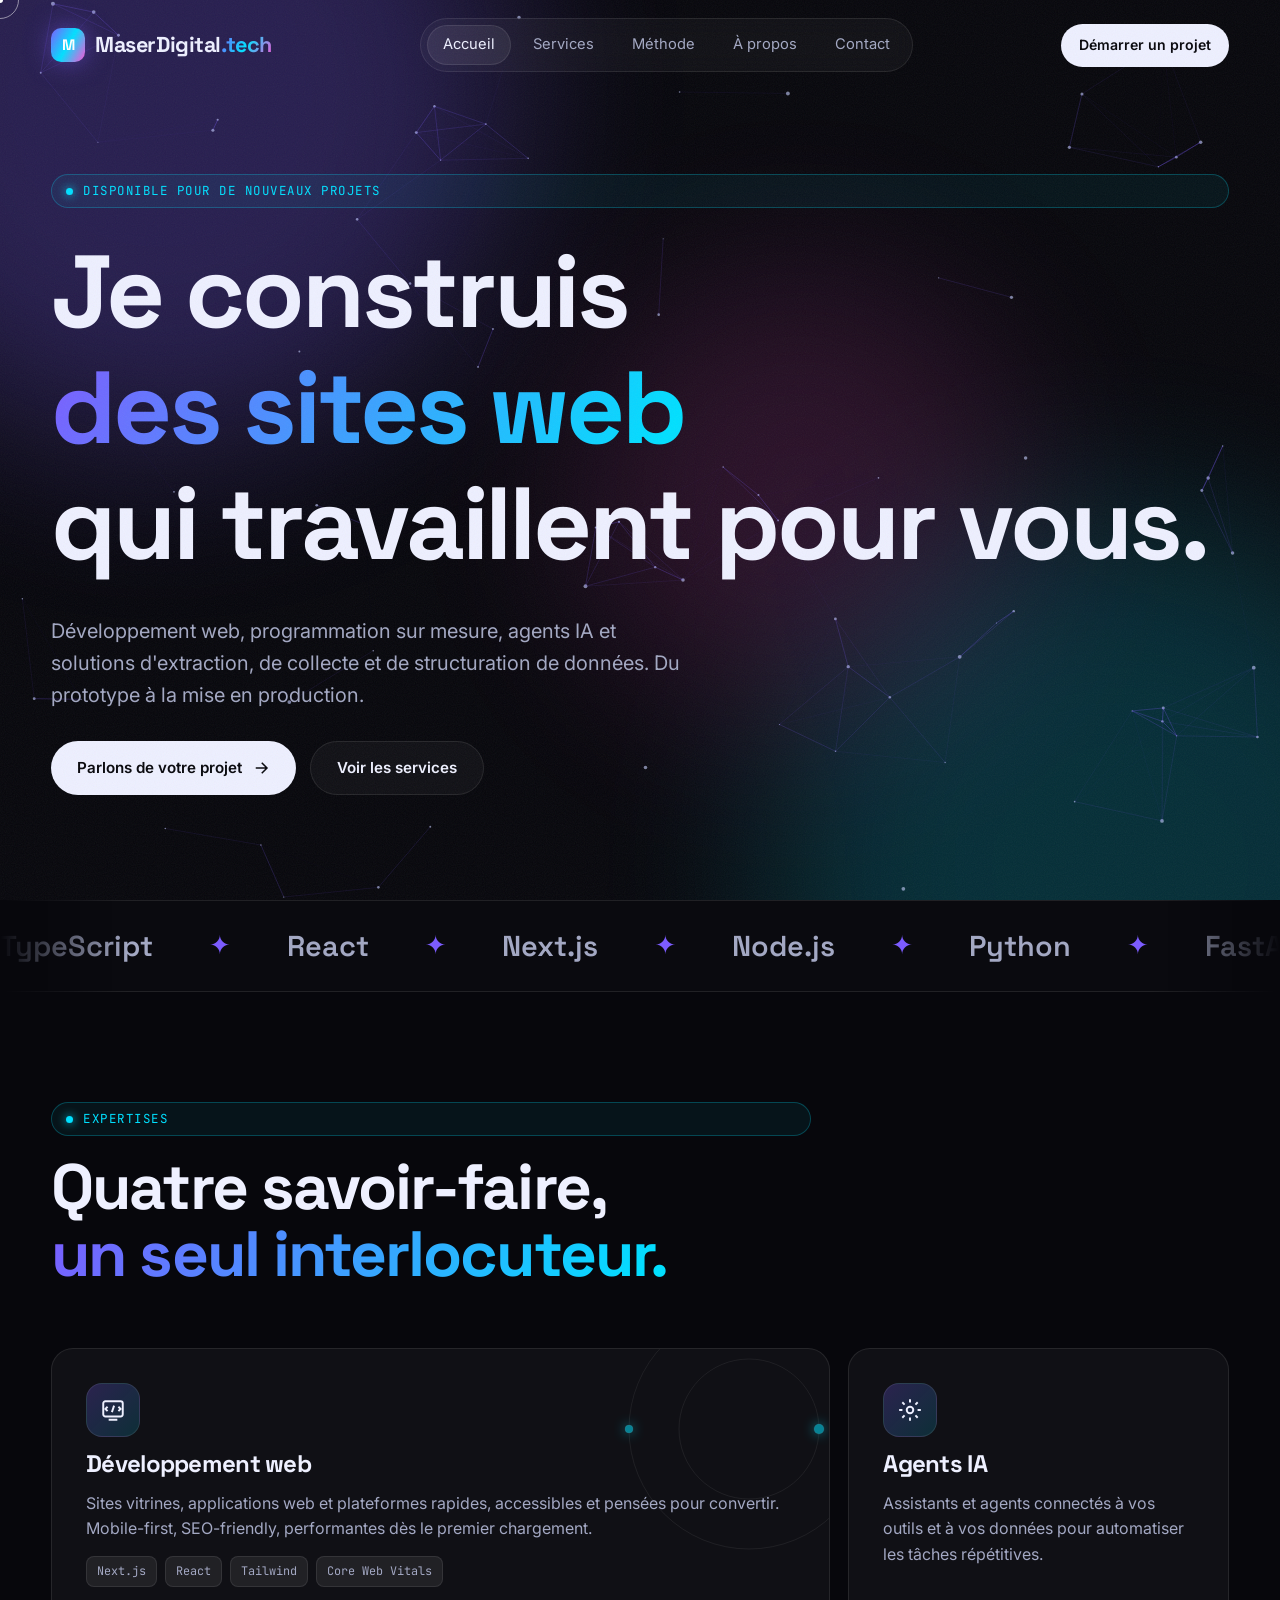
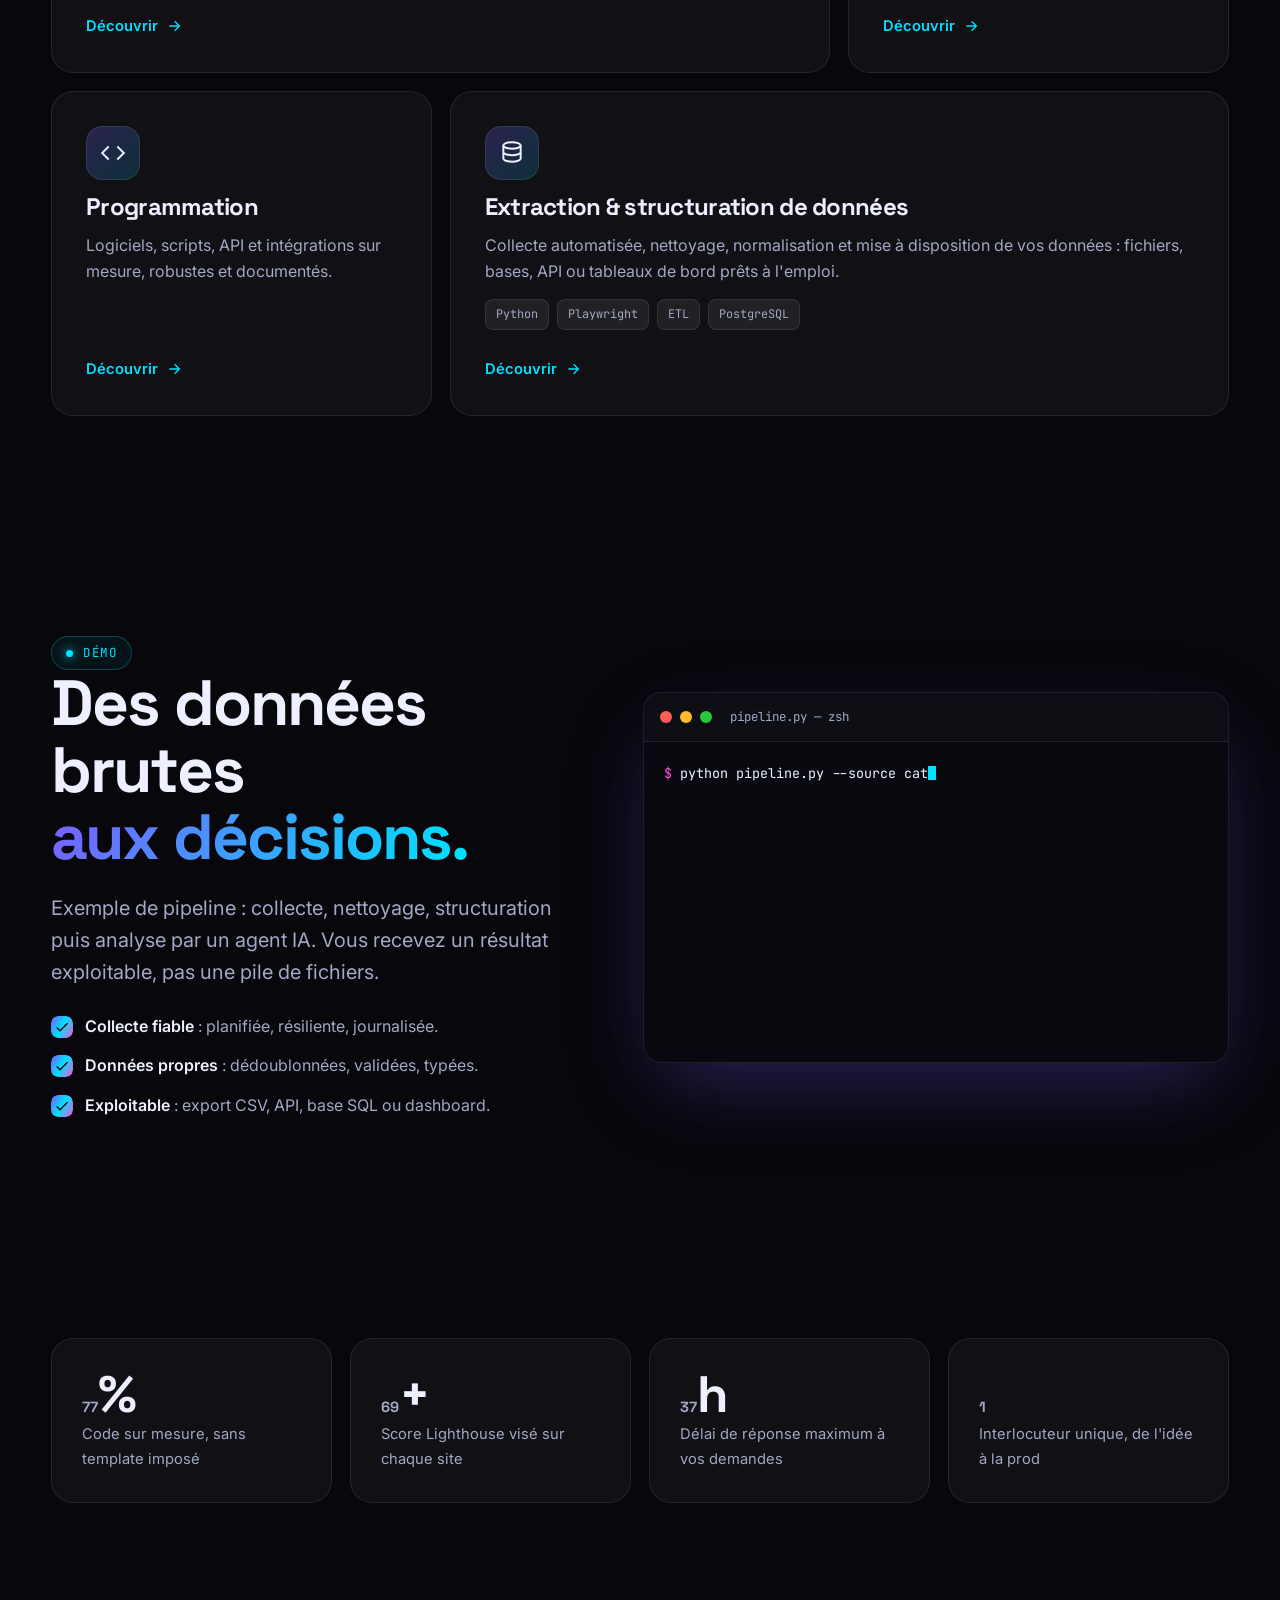
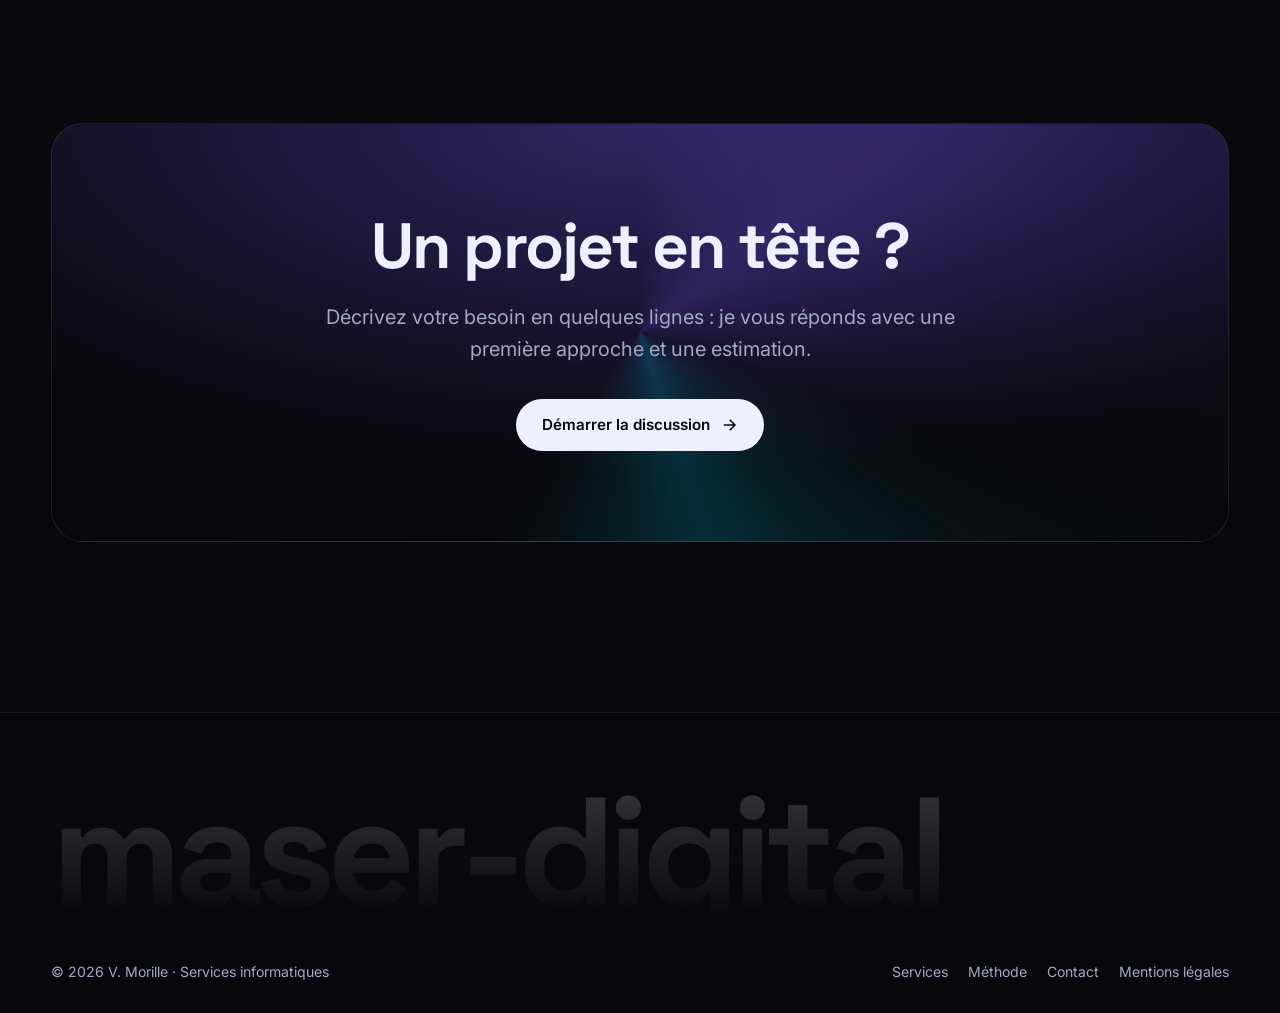
==== commit d0fe60c2: "modif adresse hebergeur" ====
--- a/index.html
+++ b/index.html
@@ -772,7 +772,7 @@
           E-mail : <span class="placeholder"><a href="mailto:valentin.morille24@yahoo.com" class="js-email">valentin.morille24@yahoo.com</a></span><br>
           TVA : <span class="placeholder">En cours d'acquisition</span><br>
           Directeur de la publication : V. Morille</p></div>
-        <div class="reveal"><h2>Hébergement</h2><p><span class="placeholder">[Nom, adresse et téléphone de l'hébergeur]</span></p></div>
+        <div class="reveal"><h2>Hébergement</h2><p><span class="placeholder">GitHub, Inc., 88 Colin P Kelly Jr St, San Francisco, CA 94107, USA</span></p></div>
         <div class="reveal"><h2>Données personnelles</h2>
           <p>Les données transmises via le formulaire de contact servent uniquement à répondre à votre demande. Elles ne sont ni cédées ni revendues. Conformément au RGPD, vous disposez d'un droit d'accès, de rectification et d'effacement en écrivant à l'adresse ci-dessus.</p></div>
         <div class="reveal"><h2>Cookies</h2><p>Ce site n'utilise pas de cookies de suivi. Les polices sont chargées depuis Google Fonts.</p></div>
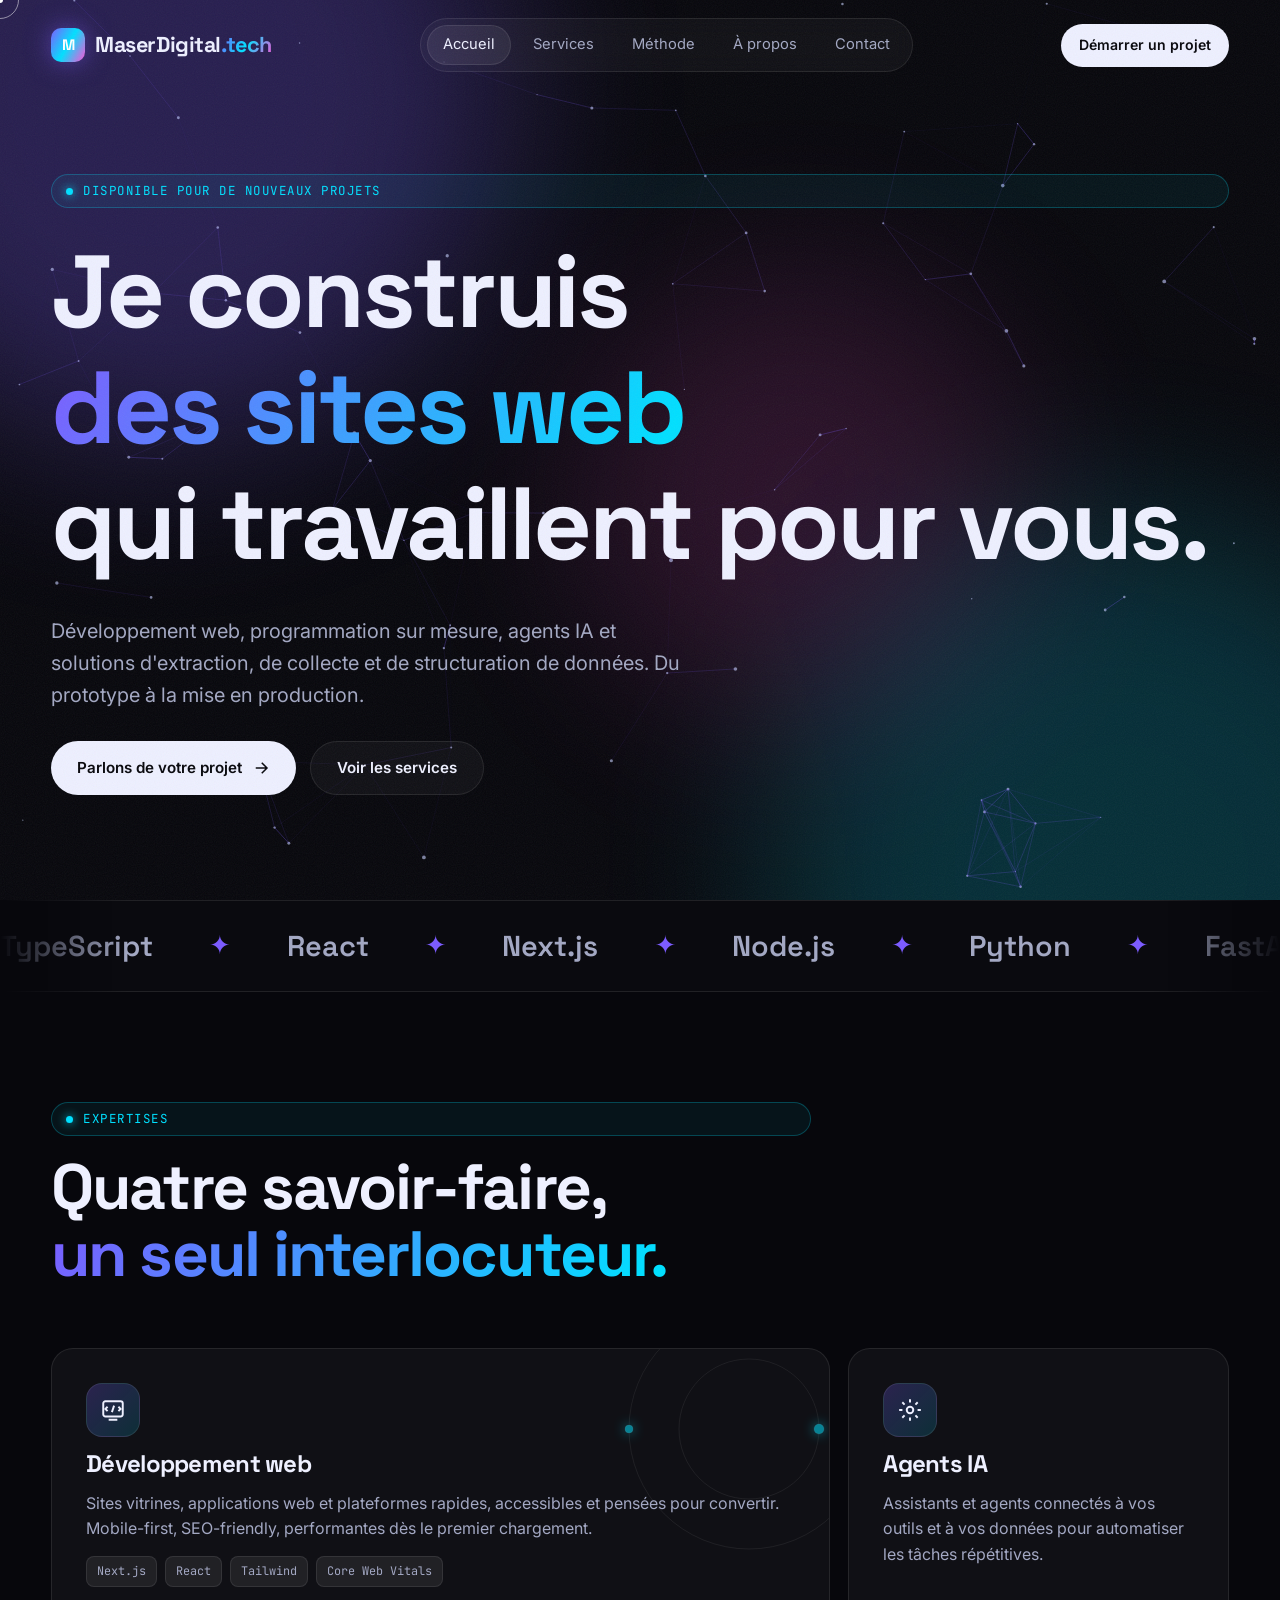
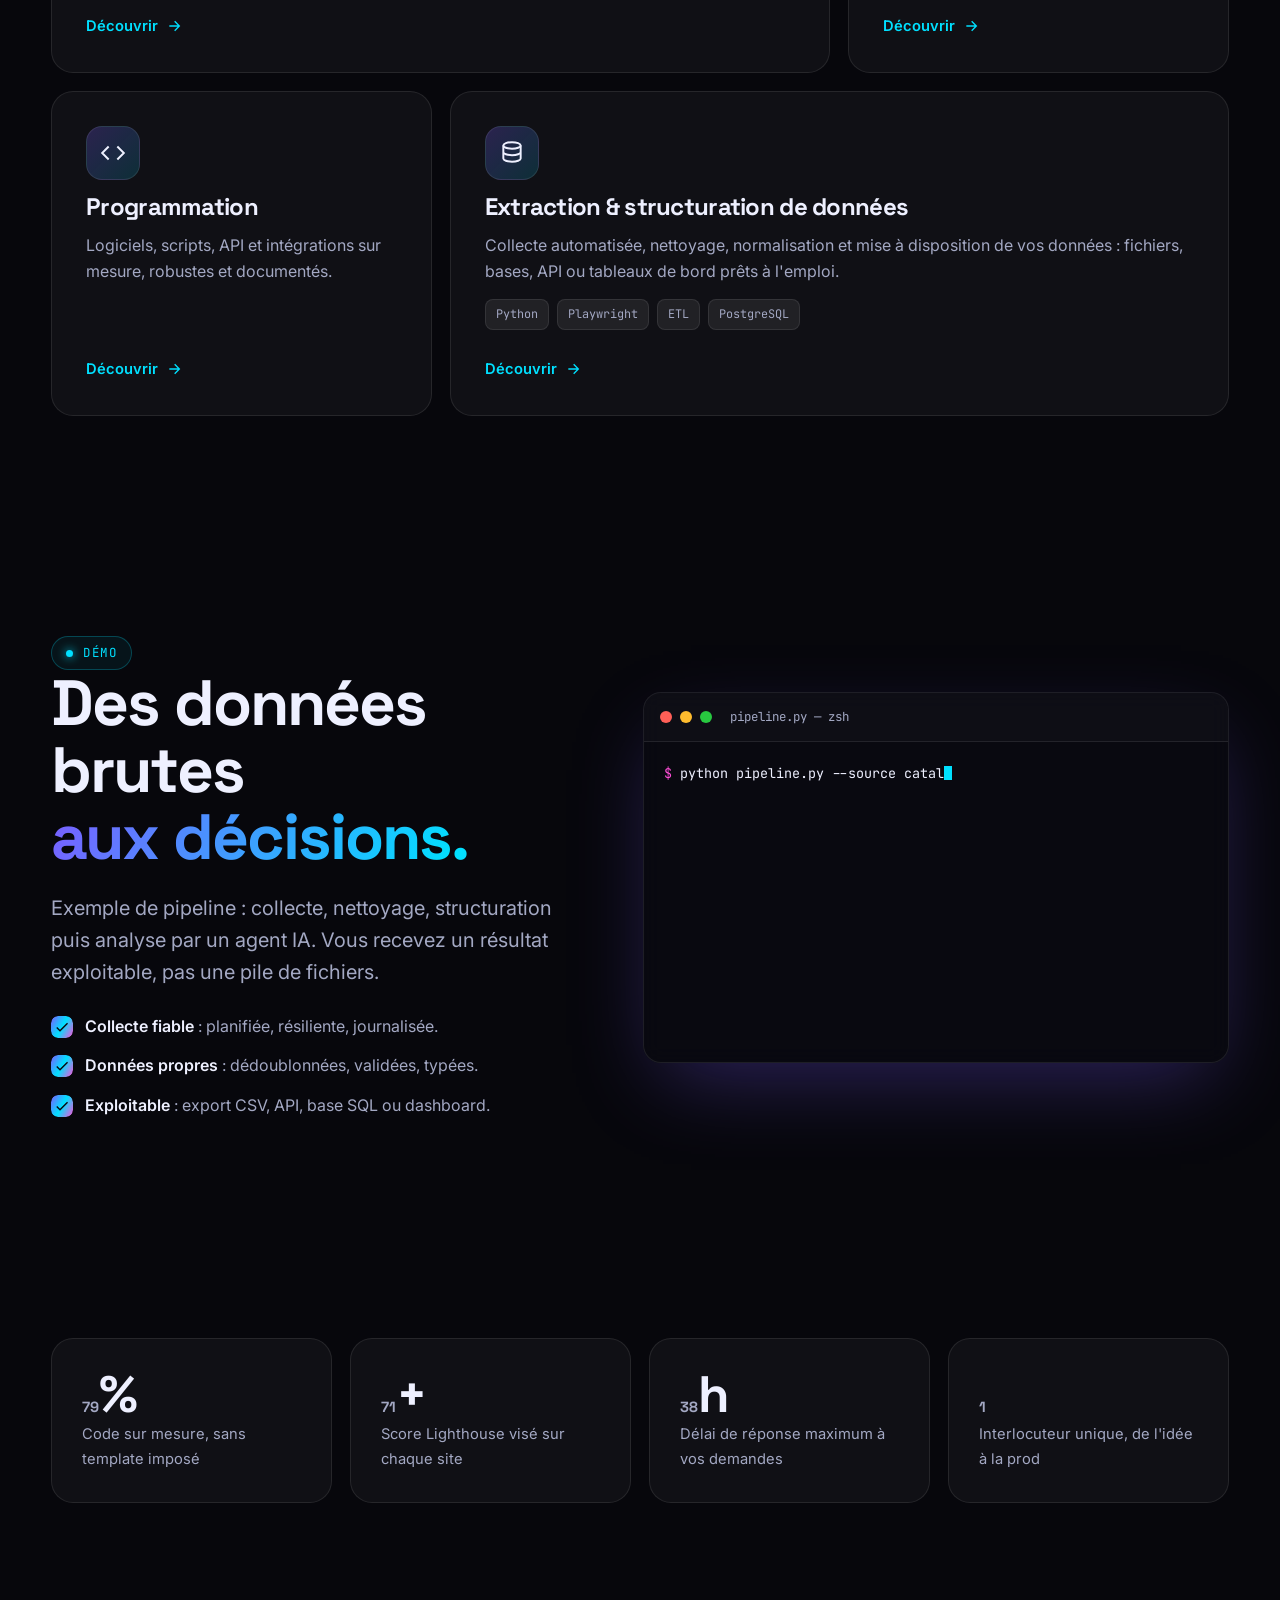
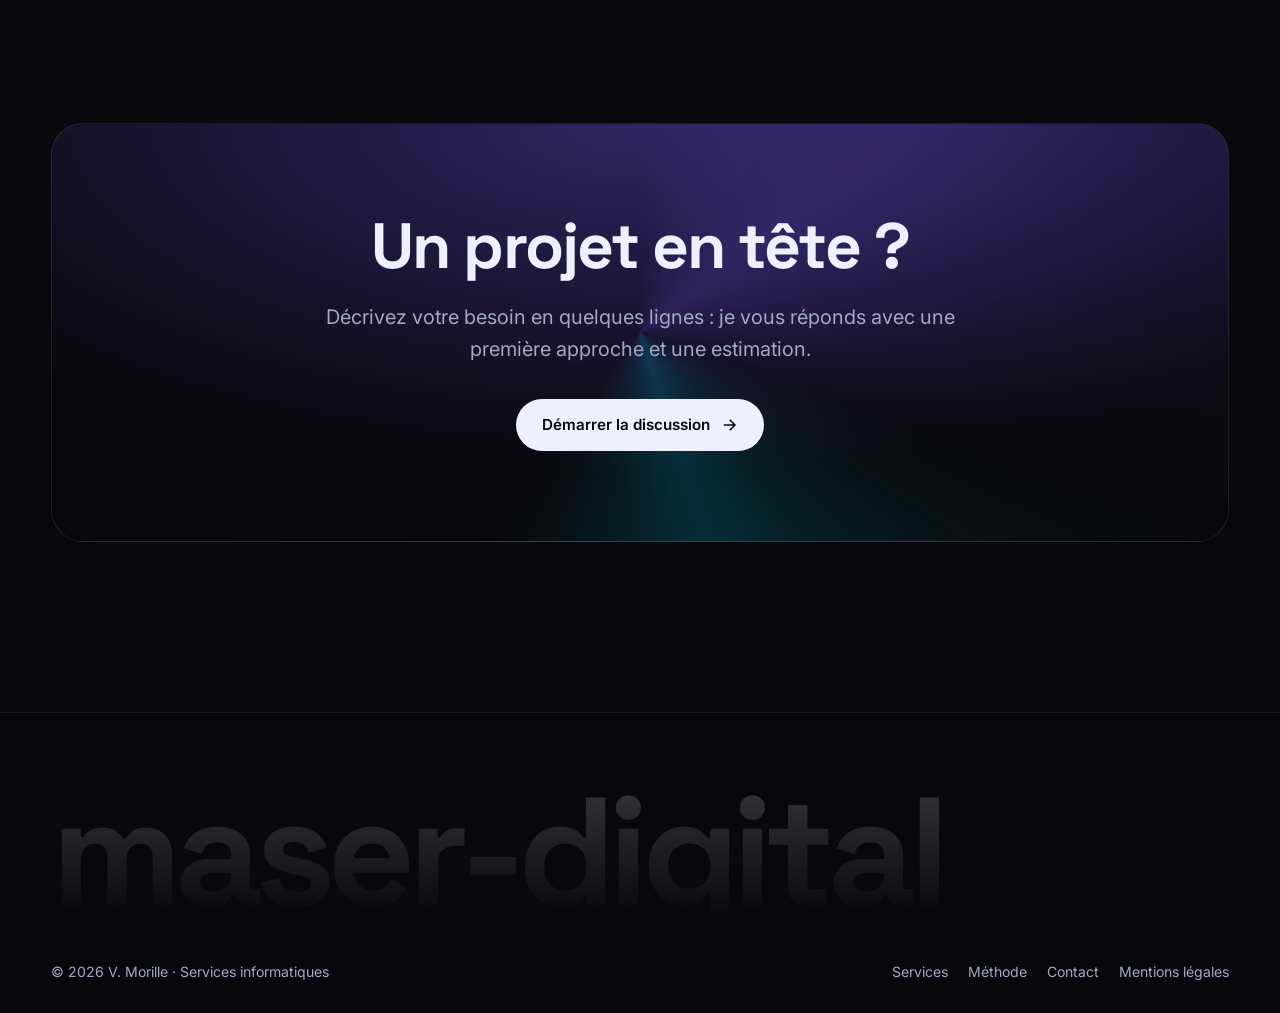
==== commit b3d127c9: "modif adresse mail pro" ====
--- a/index.html
+++ b/index.html
@@ -713,7 +713,7 @@
         <h1 class="h-lg reveal" style="--d:1">Parlons de<br><span class="grad">votre projet.</span></h1>
         <p class="lead reveal" style="--d:2;margin-top:20px">Quelques lignes suffisent. Réponse sous 48 h ouvrées.</p>
         <ul class="info-list">
-          <li class="reveal" style="--d:2"><small>E-mail</small><a href="mailto:contact@votre-domaine.fr" id="email-link">contact@votre-domaine.fr</a></li>
+          <li class="reveal" style="--d:2"><small>E-mail</small><a href="mailto:valentin.morille@maserdigital.tech" id="email-link">valentin.morille@maserdigital.tech</a></li>
           <li class="reveal" style="--d:3"><small>Zone</small>France · missions à distance</li>
           <li class="reveal" style="--d:4"><small>Statut</small>Activité libérale · devis gratuit</li>
         </ul>
@@ -769,7 +769,7 @@
           <p>V. Morille — Entrepreneur individuel, activité libérale<br>
           Adresse : <span class="placeholder">Bordeaux, France</span><br>
           SIREN / SIRET : <span class="placeholder">En cours d'acquisition</span><br>
-          E-mail : <span class="placeholder"><a href="mailto:valentin.morille24@yahoo.com" class="js-email">valentin.morille24@yahoo.com</a></span><br>
+          E-mail : <span class="placeholder"><a href="mailto:valentin.morille@maserdigital.tech" class="js-email">valentin.morille@maserdigital.tech</a></span><br>
           TVA : <span class="placeholder">En cours d'acquisition</span><br>
           Directeur de la publication : V. Morille</p></div>
         <div class="reveal"><h2>Hébergement</h2><p><span class="placeholder">GitHub, Inc., 88 Colin P Kelly Jr St, San Francisco, CA 94107, USA</span></p></div>
@@ -803,7 +803,7 @@
   /* ---------- Config ---------- */
   const CONFIG = {
     brand: "Maser Digital",
-    email: "valentin.morille24@yahoo.com", // ← à remplacer
+    email: "valentin.morille@maserdigital.tech", // ← à remplacer
     words: ["des sites web", "des agents IA", "des logiciels", "des pipelines data"],
   };
 
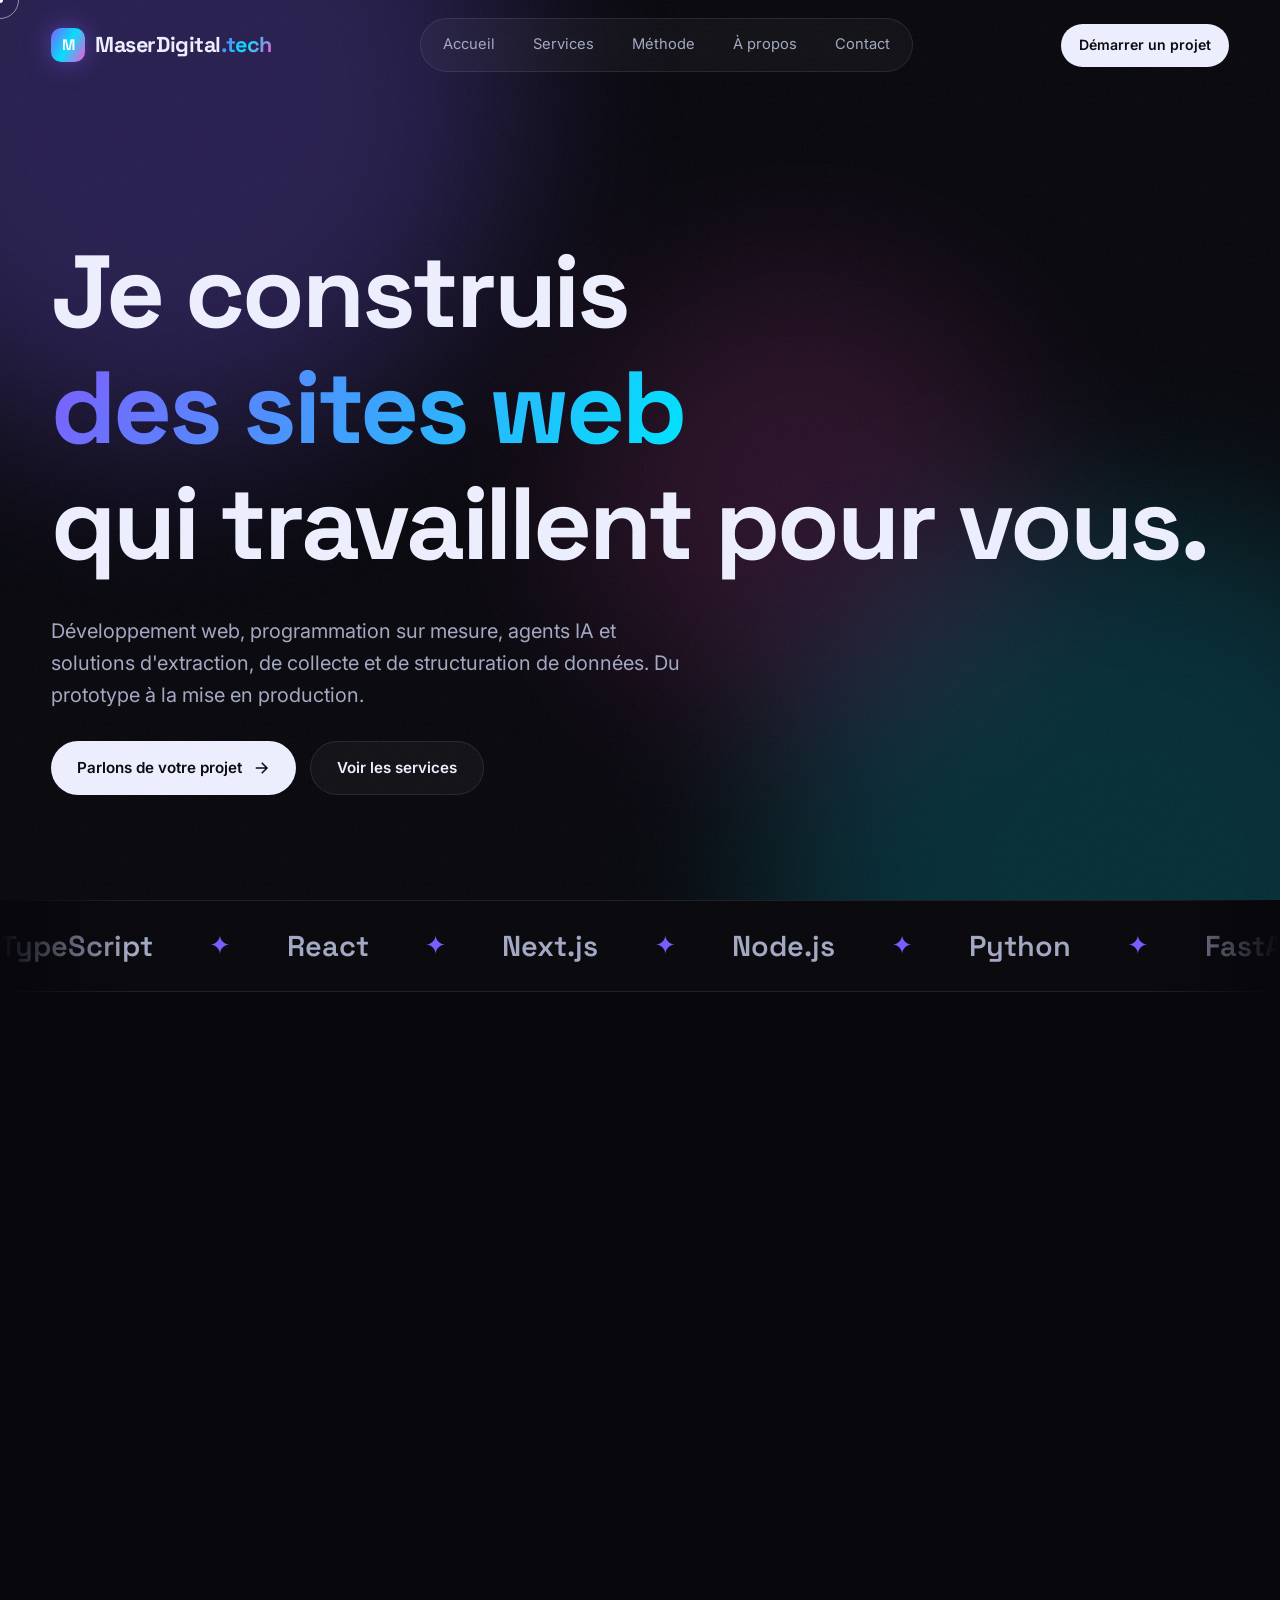
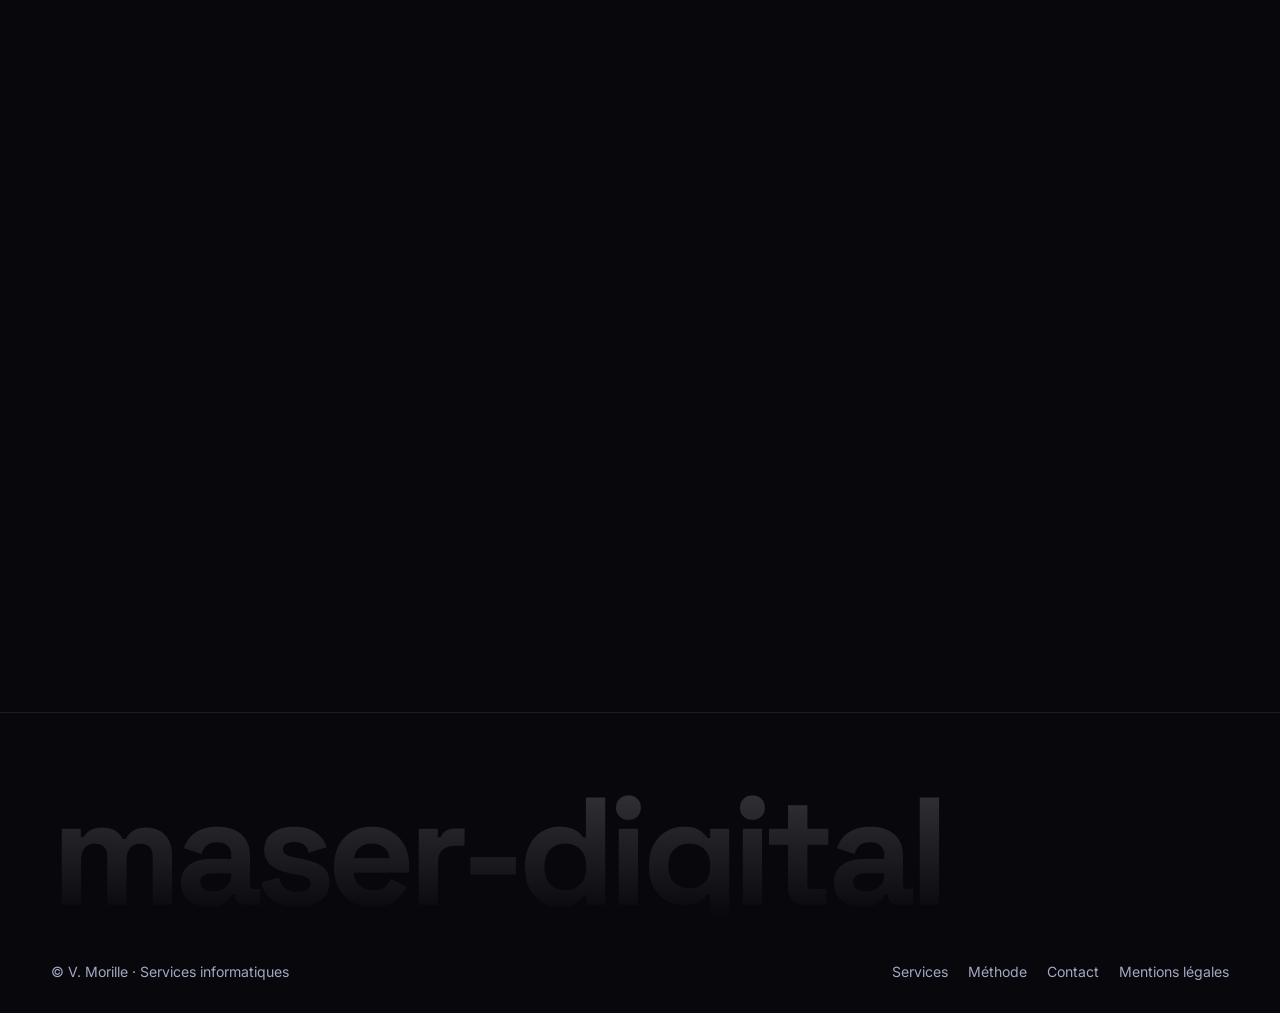
==== commit d24f40b1: "separation en differentes pages" ====
--- a/index.html
+++ b/index.html
@@ -3,424 +3,15 @@
 <head>
 <meta charset="UTF-8" />
 <meta name="viewport" content="width=device-width, initial-scale=1" />
-<title>Accueil — MaserDigital · Développement web, agents IA & données</title>
-<meta name="description" content="Développement web, programmation sur mesure, création d'agents IA et solutions d'extraction, de collecte et de structuration de données." />
+<title>MaserDigital — Développement web, agents IA & données à Bordeaux</title>
+<meta name="description" content="Développeur web et IA à Bordeaux : sites web, programmation sur mesure, création d'agents IA, extraction et structuration de données. Devis gratuit." />
+<link rel="canonical" href="https://maserdigital.tech/" />
 <meta name="theme-color" content="#07070c" />
 
-<!-- Google Fonts (remplace les chemins /cf-fonts/ de Cloudflare) -->
 <link rel="preconnect" href="https://fonts.googleapis.com" />
 <link rel="preconnect" href="https://fonts.gstatic.com" crossorigin />
 <link href="https://fonts.googleapis.com/css2?family=Inter:wght@400;500;600&family=JetBrains+Mono:wght@400;500&family=Space+Grotesk:wght@400;500;600;700&display=swap" rel="stylesheet" />
-
-<style>
-/* =========================================================
-   1. TOKENS
-   ========================================================= */
-:root{
-  --bg:#07070c;
-  --bg-2:#0d0d16;
-  --surface:rgba(255,255,255,.04);
-  --surface-2:rgba(255,255,255,.07);
-  --border:rgba(255,255,255,.09);
-  --fg:#eef0ff;
-  --muted:#a3a8c3;
-  --a1:#7c5cff;   /* violet */
-  --a2:#00e0ff;   /* cyan */
-  --a3:#ff4fd8;   /* magenta */
-  --ok:#3ef0a1;
-  --danger:#ff6b81;
-  --grad:linear-gradient(120deg,var(--a1),var(--a2) 50%,var(--a3));
-  --radius:22px;
-  --font-display:"Space Grotesk",system-ui,sans-serif;
-  --font-body:"Inter",system-ui,sans-serif;
-  --font-mono:"JetBrains Mono",ui-monospace,monospace;
-  --ease:cubic-bezier(.22,1,.36,1);
-  --container:min(1200px,92vw);
-}
-
-/* =========================================================
-   2. BASE
-   ========================================================= */
-*,*::before,*::after{box-sizing:border-box;margin:0;padding:0}
-html{scroll-behavior:smooth;-webkit-text-size-adjust:100%}
-body{
-  background:var(--bg);color:var(--fg);font-family:var(--font-body);
-  line-height:1.6;overflow-x:hidden;-webkit-font-smoothing:antialiased;
-}
-img,svg{display:block;max-width:100%}
-a{color:inherit;text-decoration:none}
-button,input,select,textarea{font:inherit;color:inherit}
-::selection{background:var(--a1);color:#fff}
-:focus-visible{outline:2px solid var(--a2);outline-offset:3px;border-radius:6px}
-.container{width:var(--container);margin-inline:auto}
-.sr-only{position:absolute;width:1px;height:1px;overflow:hidden;clip:rect(0 0 0 0);white-space:nowrap}
-
-.skip-link{
-  position:fixed;top:-60px;left:16px;z-index:1000;background:var(--fg);color:var(--bg);
-  padding:10px 16px;border-radius:10px;font-weight:600;transition:top .2s;
-}
-.skip-link:focus{top:16px}
-
-/* Grain overlay */
-body::after{
-  content:"";position:fixed;inset:0;pointer-events:none;z-index:999;opacity:.06;
-  background-image:url("data:image/svg+xml,%3Csvg xmlns='http://www.w3.org/2000/svg' width='160' height='160'%3E%3Cfilter id='n'%3E%3CfeTurbulence type='fractalNoise' baseFrequency='.9' numOctaves='3' stitchTiles='stitch'/%3E%3C/filter%3E%3Crect width='100%25' height='100%25' filter='url(%23n)'/%3E%3C/svg%3E");
-}
-
-/* Background canvas + aurora blobs */
-#bg{position:fixed;inset:0;z-index:-1;pointer-events:none}
-.aurora{position:fixed;inset:0;z-index:-2;overflow:hidden;pointer-events:none}
-.aurora span{
-  position:absolute;width:55vmax;height:55vmax;border-radius:50%;filter:blur(90px);opacity:.28;
-  animation:float 22s var(--ease) infinite alternate;
-}
-.aurora span:nth-child(1){background:var(--a1);top:-20vmax;left:-15vmax}
-.aurora span:nth-child(2){background:var(--a2);bottom:-25vmax;right:-15vmax;animation-delay:-7s;opacity:.18}
-.aurora span:nth-child(3){background:var(--a3);top:30%;left:45%;width:35vmax;height:35vmax;animation-delay:-14s;opacity:.14}
-@keyframes float{
-  0%{transform:translate(0,0) scale(1)}
-  50%{transform:translate(8vw,6vh) scale(1.15)}
-  100%{transform:translate(-6vw,-4vh) scale(.95)}
-}
-
-/* Scroll progress */
-.progress{position:fixed;top:0;left:0;height:3px;width:0;background:var(--grad);z-index:200;box-shadow:0 0 12px var(--a2)}
-
-/* Custom cursor (desktop only) */
-.cursor-dot,.cursor-ring{position:fixed;top:0;left:0;pointer-events:none;z-index:998;border-radius:50%;transform:translate(-50%,-50%)}
-.cursor-dot{width:6px;height:6px;background:#fff}
-.cursor-ring{width:38px;height:38px;border:1.5px solid rgba(255,255,255,.5);transition:width .3s var(--ease),height .3s var(--ease),background .3s,border-color .3s}
-.cursor-ring.hover{width:70px;height:70px;background:rgba(124,92,255,.15);border-color:var(--a2)}
-@media (pointer:coarse){.cursor-dot,.cursor-ring{display:none}}
-
-/* =========================================================
-   3. HEADER / NAV
-   ========================================================= */
-.header{
-  position:fixed;inset:0 0 auto 0;z-index:100;padding:18px 0;
-  transition:padding .4s var(--ease),background .4s,backdrop-filter .4s,border-color .4s;
-  border-bottom:1px solid transparent;
-}
-.header.scrolled{padding:10px 0;background:rgba(7,7,12,.65);backdrop-filter:blur(16px) saturate(140%);border-color:var(--border)}
-.nav{display:flex;align-items:center;justify-content:space-between;gap:24px}
-.logo{font-family:var(--font-display);font-weight:700;font-size:1.35rem;letter-spacing:-.02em;display:flex;align-items:center;gap:10px}
-.logo-mark{
-  width:34px;height:34px;border-radius:10px;background:var(--grad);display:grid;place-items:center;
-  font-size:.95rem;color:#fff;box-shadow:0 0 24px rgba(124,92,255,.5);animation:spinHue 8s linear infinite;
-}
-@keyframes spinHue{to{filter:hue-rotate(360deg)}}
-.logo em{font-style:normal;background:var(--grad);-webkit-background-clip:text;background-clip:text;color:transparent}
-.nav-links{display:flex;gap:6px;list-style:none;padding:6px;border:1px solid var(--border);border-radius:999px;background:var(--surface);backdrop-filter:blur(10px)}
-.nav-links a{
-  position:relative;display:block;padding:8px 16px;border-radius:999px;font-size:.92rem;color:var(--muted);
-  transition:color .25s,background .25s;
-}
-.nav-links a:hover{color:var(--fg)}
-.nav-links a[aria-current="page"]{color:var(--fg);background:var(--surface-2);box-shadow:inset 0 0 0 1px var(--border)}
-.burger{display:none;width:44px;height:44px;border-radius:12px;border:1px solid var(--border);background:var(--surface);cursor:pointer;position:relative}
-.burger span{position:absolute;left:12px;right:12px;height:2px;background:var(--fg);transition:transform .35s var(--ease),opacity .2s}
-.burger span:nth-child(1){top:15px}.burger span:nth-child(2){top:21px}.burger span:nth-child(3){top:27px}
-.burger[aria-expanded="true"] span:nth-child(1){transform:translateY(6px) rotate(45deg)}
-.burger[aria-expanded="true"] span:nth-child(2){opacity:0}
-.burger[aria-expanded="true"] span:nth-child(3){transform:translateY(-6px) rotate(-45deg)}
-
-@media (max-width:900px){
-  .burger{display:block}
-  .nav .btn{display:none}
-  .nav-links{
-    position:fixed;inset:72px 4vw auto 4vw;flex-direction:column;border-radius:20px;padding:12px;
-    background:rgba(13,13,22,.96);opacity:0;pointer-events:none;transform:translateY(-12px) scale(.98);
-    transition:opacity .3s,transform .4s var(--ease);
-  }
-  .nav-links.open{opacity:1;pointer-events:auto;transform:none}
-  .nav-links a{padding:14px 18px;font-size:1.05rem}
-}
-
-/* =========================================================
-   4. BUTTONS
-   ========================================================= */
-.btn{
-  --pad:14px 26px;position:relative;display:inline-flex;align-items:center;gap:10px;padding:var(--pad);
-  border-radius:999px;font-weight:600;font-size:.95rem;cursor:pointer;border:0;isolation:isolate;
-  transition:transform .3s var(--ease);will-change:transform;
-}
-.btn-primary{background:var(--fg);color:var(--bg);overflow:hidden}
-.btn-primary::before{
-  content:"";position:absolute;inset:0;background:var(--grad);z-index:-1;transform:translateY(101%);
-  transition:transform .5s var(--ease);
-}
-.btn-primary:hover{color:#fff}
-.btn-primary:hover::before{transform:none}
-.btn-ghost{background:var(--surface);border:1px solid var(--border);backdrop-filter:blur(8px)}
-.btn-ghost:hover{background:var(--surface-2)}
-.btn svg{width:18px;height:18px;transition:transform .3s var(--ease)}
-.btn:hover svg{transform:translateX(4px)}
-.btn-sm{--pad:10px 18px;font-size:.88rem}
-
-/* =========================================================
-   5. PAGE SYSTEM + TRANSITION
-   ========================================================= */
-main{outline:none}
-.page{display:none;padding-top:110px;min-height:100vh}
-.page.active{display:block}
-.curtain{position:fixed;inset:0;z-index:150;pointer-events:none;display:grid;grid-template-columns:repeat(5,1fr)}
-.curtain i{background:linear-gradient(180deg,#120f26,#07070c);transform:scaleY(0);transform-origin:bottom;transition:transform .5s var(--ease)}
-.curtain i:nth-child(2){transition-delay:.04s}.curtain i:nth-child(3){transition-delay:.08s}
-.curtain i:nth-child(4){transition-delay:.12s}.curtain i:nth-child(5){transition-delay:.16s}
-.curtain.in i{transform:scaleY(1)}
-.curtain.out i{transform:scaleY(0);transform-origin:top}
-
-/* Reveal on scroll */
-.reveal{opacity:0;transform:translateY(40px);filter:blur(6px);transition:opacity .9s var(--ease),transform .9s var(--ease),filter .9s var(--ease);transition-delay:calc(var(--d,0) * 90ms)}
-.reveal.in{opacity:1;transform:none;filter:none}
-
-/* =========================================================
-   6. TYPO + COMMON SECTIONS
-   ========================================================= */
-.eyebrow{
-  display:inline-flex;align-items:center;gap:10px;font-family:var(--font-mono);font-size:.78rem;letter-spacing:.12em;
-  text-transform:uppercase;color:var(--a2);padding:6px 14px;border:1px solid rgba(0,224,255,.25);border-radius:999px;background:rgba(0,224,255,.06)
-}
-.eyebrow::before{content:"";width:7px;height:7px;border-radius:50%;background:var(--a2);box-shadow:0 0 10px var(--a2);animation:pulse 2s infinite}
-@keyframes pulse{50%{opacity:.3}}
-h1,h2,h3{font-family:var(--font-display);letter-spacing:-.03em;line-height:1.05}
-.h-xl{font-size:clamp(2.8rem,8vw,6.6rem);font-weight:700}
-.h-lg{font-size:clamp(2.2rem,5vw,4rem);font-weight:700}
-.h-md{font-size:clamp(1.4rem,2.4vw,1.9rem);font-weight:600}
-.grad{background:var(--grad);background-size:200% 100%;-webkit-background-clip:text;background-clip:text;color:transparent;animation:shift 6s linear infinite}
-@keyframes shift{to{background-position:200% 0}}
-.lead{font-size:clamp(1.05rem,1.6vw,1.25rem);color:var(--muted);max-width:640px}
-section{padding:110px 0;position:relative}
-.section-head{display:flex;flex-direction:column;gap:18px;margin-bottom:60px;max-width:760px}
-
-/* =========================================================
-   7. HERO
-   ========================================================= */
-.hero{min-height:calc(100vh - 110px);display:flex;align-items:center;padding:40px 0 80px}
-.hero-inner{display:flex;flex-direction:column;gap:30px}
-.hero h1 .line{display:block;overflow:hidden;padding-bottom:.08em}
-.hero h1 .line > span{display:inline-block;transform:translateY(110%);animation:rise 1.1s var(--ease) forwards;animation-delay:calc(var(--i) * 120ms + 200ms)}
-@keyframes rise{to{transform:none}}
-.scramble{font-family:var(--font-display);display:inline-block;min-width:3ch}
-.scramble .glyph{color:var(--a2);opacity:.7}
-.hero-cta{display:flex;flex-wrap:wrap;gap:14px;opacity:0;animation:fadeUp 1s var(--ease) 1s forwards}
-.hero .lead{opacity:0;animation:fadeUp 1s var(--ease) .8s forwards}
-@keyframes fadeUp{from{opacity:0;transform:translateY(20px)}to{opacity:1;transform:none}}
-.scroll-hint{display:flex;align-items:center;gap:12px;margin-top:40px;color:var(--muted);font-size:.85rem;font-family:var(--font-mono)}
-.mouse{width:22px;height:34px;border:1.5px solid var(--muted);border-radius:12px;position:relative}
-.mouse::after{content:"";position:absolute;left:50%;top:7px;width:3px;height:7px;border-radius:3px;background:var(--fg);transform:translateX(-50%);animation:wheel 1.6s infinite}
-@keyframes wheel{0%{opacity:0;transform:translate(-50%,-4px)}40%{opacity:1}100%{opacity:0;transform:translate(-50%,10px)}}
-
-/* =========================================================
-   8. MARQUEE
-   ========================================================= */
-.marquee{border-block:1px solid var(--border);padding:22px 0;overflow:hidden;mask-image:linear-gradient(90deg,transparent,#000 10%,#000 90%,transparent);background:rgba(255,255,255,.015)}
-.marquee-track{display:flex;gap:56px;width:max-content;animation:marquee 32s linear infinite}
-.marquee:hover .marquee-track{animation-play-state:paused}
-.marquee-track span{font-family:var(--font-display);font-size:clamp(1.2rem,2.4vw,1.8rem);font-weight:600;color:var(--muted);white-space:nowrap;display:flex;align-items:center;gap:56px}
-.marquee-track span::after{content:"✦";color:var(--a1);font-size:.9em}
-@keyframes marquee{to{transform:translateX(-50%)}}
-
-/* =========================================================
-   9. CARDS (bento + spotlight + tilt)
-   ========================================================= */
-.bento{display:grid;grid-template-columns:repeat(6,1fr);gap:18px}
-.card{
-  --mx:50%;--my:50%;position:relative;border-radius:var(--radius);padding:34px;background:var(--surface);
-  border:1px solid var(--border);overflow:hidden;transition:transform .5s var(--ease),border-color .3s;
-  transform-style:preserve-3d;display:flex;flex-direction:column;gap:14px;
-}
-.card::before{
-  content:"";position:absolute;inset:0;border-radius:inherit;pointer-events:none;opacity:0;transition:opacity .4s;
-  background:radial-gradient(500px circle at var(--mx) var(--my),rgba(124,92,255,.18),transparent 45%);
-}
-.card::after{
-  content:"";position:absolute;inset:0;border-radius:inherit;padding:1px;pointer-events:none;opacity:0;transition:opacity .4s;
-  background:radial-gradient(300px circle at var(--mx) var(--my),var(--a2),transparent 60%);
-  -webkit-mask:linear-gradient(#000 0 0) content-box,linear-gradient(#000 0 0);-webkit-mask-composite:xor;mask-composite:exclude;
-}
-.card:hover::before,.card:hover::after{opacity:1}
-.card:hover{border-color:rgba(255,255,255,.14)}
-.bento .card:nth-child(1){grid-column:span 4}
-.bento .card:nth-child(2){grid-column:span 2}
-.bento .card:nth-child(3){grid-column:span 2}
-.bento .card:nth-child(4){grid-column:span 4}
-@media (max-width:900px){.bento .card{grid-column:1/-1 !important}}
-.card-icon{width:54px;height:54px;border-radius:16px;display:grid;place-items:center;background:linear-gradient(135deg,rgba(124,92,255,.25),rgba(0,224,255,.15));border:1px solid var(--border)}
-.card-icon svg{width:26px;height:26px;stroke:var(--fg)}
-.card h3{font-size:1.5rem}
-.card p{color:var(--muted)}
-.card .more{margin-top:auto;padding-top:14px;display:inline-flex;align-items:center;gap:8px;font-weight:600;font-size:.92rem;color:var(--a2)}
-.card .more svg{width:16px;height:16px;transition:transform .3s var(--ease)}
-.card:hover .more svg{transform:translateX(5px)}
-.tags{display:flex;flex-wrap:wrap;gap:8px}
-.tag{font-family:var(--font-mono);font-size:.74rem;padding:5px 10px;border-radius:8px;background:var(--surface-2);border:1px solid var(--border);color:var(--muted)}
-
-/* Orbit visual inside big card */
-.orbit{position:absolute;right:-60px;top:-60px;width:280px;height:280px;opacity:.55;pointer-events:none}
-.orbit circle{fill:none;stroke:rgba(255,255,255,.12)}
-.orbit .sat{fill:var(--a2);filter:drop-shadow(0 0 6px var(--a2))}
-.orbit g{transform-origin:140px 140px;animation:rot 14s linear infinite}
-.orbit g:nth-of-type(2){animation-duration:22s;animation-direction:reverse}
-@keyframes rot{to{transform:rotate(360deg)}}
-
-/* =========================================================
-   10. STATS
-   ========================================================= */
-.stats{display:grid;grid-template-columns:repeat(4,1fr);gap:18px}
-@media (max-width:900px){.stats{grid-template-columns:repeat(2,1fr)}}
-.stat{padding:30px;border-radius:var(--radius);border:1px solid var(--border);background:var(--surface)}
-.stat strong{display:block;font-family:var(--font-display);font-size:clamp(2.2rem,4vw,3.4rem);font-weight:700;line-height:1}
-.stat span{color:var(--muted);font-size:.92rem}
-
-/* =========================================================
-   11. TERMINAL DEMO
-   ========================================================= */
-.split{display:grid;grid-template-columns:1fr 1.1fr;gap:60px;align-items:center}
-@media (max-width:900px){.split{grid-template-columns:1fr}}
-.terminal{border-radius:18px;border:1px solid var(--border);background:rgba(10,10,18,.85);backdrop-filter:blur(10px);box-shadow:0 30px 80px -20px rgba(124,92,255,.35);overflow:hidden}
-.term-bar{display:flex;align-items:center;gap:8px;padding:14px 16px;border-bottom:1px solid var(--border);background:rgba(255,255,255,.02)}
-.term-bar i{width:12px;height:12px;border-radius:50%;background:#ff5f57}
-.term-bar i:nth-child(2){background:#febc2e}.term-bar i:nth-child(3){background:#28c840}
-.term-bar span{margin-left:10px;font-family:var(--font-mono);font-size:.78rem;color:var(--muted)}
-.term-body{font-family:var(--font-mono);font-size:.84rem;padding:20px;min-height:320px;white-space:pre-wrap;line-height:1.75}
-.term-body .c-ok{color:var(--ok)}.term-body .c-a{color:var(--a2)}.term-body .c-m{color:var(--muted)}.term-body .c-p{color:var(--a3)}
-.caret{display:inline-block;width:8px;height:1em;background:var(--a2);vertical-align:-2px;animation:blink 1s steps(1) infinite}
-@keyframes blink{50%{opacity:0}}
-.checklist{list-style:none;display:grid;gap:14px;margin-top:26px}
-.checklist li{display:flex;gap:12px;align-items:flex-start;color:var(--muted)}
-.checklist li::before{content:"";flex:none;width:22px;height:22px;margin-top:2px;border-radius:7px;background:var(--grad);
-  -webkit-mask:url("data:image/svg+xml,%3Csvg xmlns='http://www.w3.org/2000/svg' viewBox='0 0 24 24'%3E%3Cpath d='M9 16.2 4.8 12l-1.4 1.4L9 19 21 7l-1.4-1.4z'/%3E%3C/svg%3E") center/16px no-repeat,linear-gradient(#000 0 0);
-  -webkit-mask-composite:destination-out;mask-composite:exclude}
-.checklist strong{color:var(--fg);font-weight:600}
-
-/* =========================================================
-   12. CTA BAND
-   ========================================================= */
-.cta-band{
-  position:relative;border-radius:32px;padding:clamp(40px,7vw,90px);overflow:hidden;text-align:center;
-  border:1px solid var(--border);background:radial-gradient(120% 140% at 50% 0%,rgba(124,92,255,.35),rgba(7,7,12,.4) 60%);
-}
-.cta-band::before{
-  content:"";position:absolute;inset:-50%;background:conic-gradient(from 0deg,transparent,var(--a1),transparent 30%,var(--a2),transparent 60%);
-  animation:rot 10s linear infinite;opacity:.18;
-}
-.cta-band > *{position:relative}
-.cta-band .lead{margin:20px auto 34px}
-
-/* =========================================================
-   13. SERVICES PAGE
-   ========================================================= */
-.service{display:grid;grid-template-columns:120px 1fr 1fr;gap:40px;padding:60px 0;border-top:1px solid var(--border)}
-.service:last-child{border-bottom:1px solid var(--border)}
-.service-num{font-family:var(--font-mono);font-size:.9rem;color:var(--a2);position:sticky;top:120px;align-self:start}
-.service h2{font-size:clamp(1.8rem,3.4vw,2.8rem);margin-bottom:16px}
-.service p{color:var(--muted)}
-.service ul{list-style:none;display:grid;gap:12px}
-.service li{padding:16px 18px;border-radius:14px;background:var(--surface);border:1px solid var(--border);display:flex;gap:12px;align-items:center;transition:transform .3s var(--ease),background .3s}
-.service li:hover{transform:translateX(6px);background:var(--surface-2)}
-.service li::before{content:"→";color:var(--a2);font-family:var(--font-mono)}
-@media (max-width:900px){.service{grid-template-columns:1fr;gap:20px}.service-num{position:static}}
-.note{margin-top:18px;font-size:.88rem;color:var(--muted);padding:14px 16px;border-left:3px solid var(--a1);background:rgba(124,92,255,.07);border-radius:0 12px 12px 0}
-
-/* =========================================================
-   14. METHOD PAGE (timeline + FAQ)
-   ========================================================= */
-.timeline{position:relative;display:grid;gap:26px;padding-left:46px}
-.timeline::before{content:"";position:absolute;left:14px;top:8px;bottom:8px;width:2px;background:var(--border)}
-.timeline-fill{position:absolute;left:14px;top:8px;width:2px;height:0;background:var(--grad);box-shadow:0 0 12px var(--a2);transition:height .2s linear}
-.step{position:relative;padding:28px;border-radius:var(--radius);background:var(--surface);border:1px solid var(--border)}
-.step::before{
-  content:attr(data-step);position:absolute;left:-46px;top:26px;width:30px;height:30px;border-radius:50%;display:grid;place-items:center;
-  font-family:var(--font-mono);font-size:.78rem;background:var(--bg);border:2px solid var(--a1);color:var(--fg)
-}
-.step h3{font-size:1.35rem;margin-bottom:8px}
-.step p{color:var(--muted)}
-.step .tags{margin-top:14px}
-
-.faq{display:grid;gap:12px;max-width:860px}
-.faq details{border:1px solid var(--border);border-radius:18px;background:var(--surface);overflow:hidden;transition:background .3s}
-.faq details[open]{background:var(--surface-2)}
-.faq summary{cursor:pointer;list-style:none;padding:22px 26px;font-weight:600;font-family:var(--font-display);font-size:1.1rem;display:flex;justify-content:space-between;gap:20px;align-items:center}
-.faq summary::-webkit-details-marker{display:none}
-.faq summary::after{content:"+";font-size:1.6rem;line-height:1;color:var(--a2);transition:transform .35s var(--ease)}
-.faq details[open] summary::after{transform:rotate(45deg)}
-.faq details p{padding:0 26px 24px;color:var(--muted);animation:fadeUp .5s var(--ease)}
-
-/* =========================================================
-   15. ABOUT PAGE
-   ========================================================= */
-.about-grid{display:grid;grid-template-columns:.9fr 1.1fr;gap:60px;align-items:center}
-@media (max-width:900px){.about-grid{grid-template-columns:1fr}}
-.avatar{
-  aspect-ratio:4/5;border-radius:30px;position:relative;overflow:hidden;border:1px solid var(--border);
-  background:radial-gradient(circle at 30% 20%,rgba(0,224,255,.35),transparent 50%),radial-gradient(circle at 80% 80%,rgba(255,79,216,.3),transparent 50%),linear-gradient(160deg,#1a1440,#0a0a14);
-  display:grid;place-items:center;
-}
-.avatar span{font-family:var(--font-display);font-size:clamp(5rem,12vw,9rem);font-weight:700;letter-spacing:-.06em;background:var(--grad);-webkit-background-clip:text;background-clip:text;color:transparent}
-.avatar::after{content:"";position:absolute;inset:0;background:repeating-linear-gradient(0deg,rgba(255,255,255,.03) 0 1px,transparent 1px 4px);animation:scan 8s linear infinite}
-@keyframes scan{to{background-position:0 200px}}
-.values{display:grid;grid-template-columns:repeat(3,1fr);gap:18px}
-@media (max-width:900px){.values{grid-template-columns:1fr}}
-
-/* =========================================================
-   16. CONTACT PAGE
-   ========================================================= */
-.contact-grid{display:grid;grid-template-columns:.8fr 1.2fr;gap:50px}
-@media (max-width:900px){.contact-grid{grid-template-columns:1fr}}
-.info-list{list-style:none;display:grid;gap:14px;margin-top:30px}
-.info-list li{padding:20px;border-radius:18px;border:1px solid var(--border);background:var(--surface)}
-.info-list small{display:block;font-family:var(--font-mono);color:var(--a2);font-size:.75rem;letter-spacing:.1em;text-transform:uppercase;margin-bottom:4px}
-.form{padding:clamp(24px,4vw,44px);border-radius:28px;border:1px solid var(--border);background:var(--surface);backdrop-filter:blur(10px);display:grid;gap:20px}
-.form-row{display:grid;grid-template-columns:1fr 1fr;gap:20px}
-@media (max-width:640px){.form-row{grid-template-columns:1fr}}
-.field{display:grid;gap:8px}
-.field label{font-size:.88rem;font-weight:500}
-.field input,.field select,.field textarea{
-  width:100%;padding:14px 16px;border-radius:14px;border:1px solid var(--border);background:rgba(7,7,12,.6);
-  transition:border-color .25s,box-shadow .25s;
-}
-.field select option{background:var(--bg-2)}
-.field textarea{min-height:150px;resize:vertical}
-.field input:focus,.field select:focus,.field textarea:focus{outline:none;border-color:var(--a1);box-shadow:0 0 0 4px rgba(124,92,255,.2)}
-.field[data-invalid] input,.field[data-invalid] select,.field[data-invalid] textarea{border-color:var(--danger)}
-.error{color:var(--danger);font-size:.82rem;min-height:1em}
-.chips{display:flex;flex-wrap:wrap;gap:10px}
-.chip input{position:absolute;opacity:0;pointer-events:none}
-.chip span{display:inline-block;padding:10px 16px;border-radius:999px;border:1px solid var(--border);background:rgba(7,7,12,.5);cursor:pointer;font-size:.9rem;transition:all .25s}
-.chip input:checked + span{background:var(--grad);border-color:transparent;color:#fff}
-.chip input:focus-visible + span{outline:2px solid var(--a2);outline-offset:2px}
-.consent{display:flex;gap:12px;align-items:flex-start;font-size:.86rem;color:var(--muted)}
-.consent input{margin-top:4px;accent-color:var(--a1);width:18px;height:18px}
-.form-success{display:none;text-align:center;padding:40px 20px}
-.form-success.show{display:block;animation:fadeUp .6s var(--ease)}
-.form-success .big{font-size:3rem}
-
-/* =========================================================
-   17. LEGAL + FOOTER
-   ========================================================= */
-.legal{max-width:820px;display:grid;gap:30px}
-.legal h2{font-size:1.4rem;margin-bottom:8px}
-.legal p,.legal li{color:var(--muted)}
-.legal ul{padding-left:20px}
-.placeholder{color:var(--a3);font-family:var(--font-mono);font-size:.9em}
-
-.footer{border-top:1px solid var(--border);padding:70px 0 30px;margin-top:60px}
-.footer-big{font-family:var(--font-display);font-size:clamp(3rem,12vw,10rem);font-weight:700;letter-spacing:-.05em;line-height:.9;
-  background:linear-gradient(180deg,rgba(255,255,255,.18),rgba(255,255,255,0));-webkit-background-clip:text;background-clip:text;color:transparent;user-select:none}
-.footer-row{display:flex;justify-content:space-between;align-items:center;flex-wrap:wrap;gap:20px;margin-top:40px;color:var(--muted);font-size:.88rem}
-.footer-row nav{display:flex;gap:20px;flex-wrap:wrap}
-.footer-row a:hover{color:var(--fg)}
-
-/* =========================================================
-   18. REDUCED MOTION
-   ========================================================= */
-@media (prefers-reduced-motion:reduce){
-  *,*::before,*::after{animation-duration:.01ms !important;animation-iteration-count:1 !important;transition-duration:.01ms !important;scroll-behavior:auto !important}
-  .reveal{opacity:1;transform:none;filter:none}
-  .hero h1 .line > span,.hero-cta,.hero .lead{transform:none;opacity:1}
-}
-</style>
+<link rel="stylesheet" href="/style.css" />
 </head>
 <body>
 
@@ -431,22 +22,23 @@
 <div class="cursor-dot" aria-hidden="true"></div>
 <div class="cursor-ring" aria-hidden="true"></div>
 <div class="curtain" aria-hidden="true"><i></i><i></i><i></i><i></i><i></i></div>
+<script>try{if(sessionStorage.getItem("curtain"))document.currentScript.previousElementSibling.classList.add("in")}catch(e){}</script>
 
 <!-- ================= HEADER ================= -->
 <header class="header">
   <div class="container nav">
-    <a href="#/accueil" class="logo" aria-label="Morille.dev — accueil">
+    <a href="/" class="logo" aria-label="Morille.dev — accueil">
       <span class="logo-mark" aria-hidden="true">M</span>
       <span>MaserDigital<em>.tech</em></span>
     </a>
     <ul class="nav-links" id="nav-links">
-      <li><a href="#/accueil" data-link="accueil">Accueil</a></li>
-      <li><a href="#/services" data-link="services">Services</a></li>
-      <li><a href="#/methode" data-link="methode">Méthode</a></li>
-      <li><a href="#/apropos" data-link="apropos">À propos</a></li>
-      <li><a href="#/contact" data-link="contact">Contact</a></li>
+      <li><a href="/" data-link="accueil">Accueil</a></li>
+      <li><a href="/services/" data-link="services">Services</a></li>
+      <li><a href="/methode/" data-link="methode">Méthode</a></li>
+      <li><a href="/a-propos/" data-link="apropos">À propos</a></li>
+      <li><a href="/contact/" data-link="contact">Contact</a></li>
     </ul>
-    <a href="#/contact" class="btn btn-primary btn-sm magnetic">Démarrer un projet</a>
+    <a href="/contact/" class="btn btn-primary btn-sm magnetic">Démarrer un projet</a>
     <button class="burger" aria-label="Ouvrir le menu" aria-expanded="false" aria-controls="nav-links"><span></span><span></span><span></span></button>
   </div>
 </header>
@@ -454,20 +46,20 @@
 <main id="main" tabindex="-1">
 
 <!-- ================= PAGE : ACCUEIL ================= -->
-<div class="page" id="accueil" data-title="Accueil">
+<div class="page active" id="accueil" data-title="Accueil">
   <section class="hero">
     <div class="container hero-inner">
       <span class="eyebrow reveal">Disponible pour de nouveaux projets</span>
       <h1 class="h-xl">
         <span class="line"><span style="--i:0">Je construis</span></span>
         <span class="line"><span style="--i:1" class="grad"><span class="scramble" id="scramble">des sites web</span></span></span>
-        <span class="line"><span style="--i:2">qui travaillent pour vous.</span></span>
+ <span class="line"><span style="--i:2">qui travaillent pour vous.</span></span>
       </h1>
       <p class="lead">Développement web, programmation sur mesure, agents IA et solutions d'extraction, de collecte et de structuration de données. Du prototype à la mise en production.</p>
       <div class="hero-cta">
-        <a href="#/contact" class="btn btn-primary magnetic">Parlons de votre projet
-          <svg viewBox="0 0 24 24" fill="none" stroke="currentColor" stroke-width="2"><path d="M5 12h14M13 5l7 7-7 7"/></svg></a>
-        <a href="#/services" class="btn btn-ghost magnetic">Voir les services</a>
+        <a href="/contact/" class="btn btn-primary magnetic">Parlons de votre projet
+   <svg viewBox="0 0 24 24" fill="none" stroke="currentColor" stroke-width="2"><path d="M5 12h14M13 5l7 7-7 7"/></svg></a>
+        <a href="/services/" class="btn btn-ghost magnetic">Voir les services</a>
       </div>
       
     </div>
@@ -487,29 +79,29 @@
         <h2 class="h-lg reveal" style="--d:1">Quatre savoir-faire,<br><span class="grad">un seul interlocuteur.</span></h2>
       </div>
       <div class="bento">
-        <a href="#/services" class="card tilt reveal">
-          <svg class="orbit" viewBox="0 0 280 280" aria-hidden="true"><circle cx="140" cy="140" r="70"/><circle cx="140" cy="140" r="120"/><g><circle class="sat" cx="210" cy="140" r="5"/></g><g><circle class="sat" cx="20" cy="140" r="4"/></g></svg>
-          <div class="card-icon"><svg viewBox="0 0 24 24" fill="none" stroke-width="1.8"><rect x="3" y="4" width="18" height="14" rx="2"/><path d="M8 21h8M7 9l-2 2 2 2M17 9l2 2-2 2M13 8l-2 6"/></svg></div>
-          <h3>Développement web</h3>
+        <a href="/services/" class="card tilt reveal">
+   <svg class="orbit" viewBox="0 0 280 280" aria-hidden="true"><circle cx="140" cy="140" r="70"/><circle cx="140" cy="140" r="120"/><g><circle class="sat" cx="210" cy="140" r="5"/></g><g><circle class="sat" cx="20" cy="140" r="4"/></g></svg>
+   <div class="card-icon"><svg viewBox="0 0 24 24" fill="none" stroke-width="1.8"><rect x="3" y="4" width="18" height="14" rx="2"/><path d="M8 21h8M7 9l-2 2 2 2M17 9l2 2-2 2M13 8l-2 6"/></svg></div>
+   <h3>Développement web</h3>
           <p>Sites vitrines, applications web et plateformes rapides, accessibles et pensées pour convertir. Mobile-first, SEO-friendly, performantes dès le premier chargement.</p>
           <div class="tags"><span class="tag">Next.js</span><span class="tag">React</span><span class="tag">Tailwind</span><span class="tag">Core Web Vitals</span></div>
           <span class="more">Découvrir <svg viewBox="0 0 24 24" fill="none" stroke="currentColor" stroke-width="2"><path d="M5 12h14M13 5l7 7-7 7"/></svg></span>
         </a>
-        <a href="#/services" class="card tilt reveal" style="--d:1">
+        <a href="/services/" class="card tilt reveal" style="--d:1">
           <div class="card-icon"><svg viewBox="0 0 24 24" fill="none" stroke-width="1.8"><circle cx="12" cy="12" r="3"/><path d="M12 2v3M12 19v3M2 12h3M19 12h3M4.9 4.9l2.1 2.1M17 17l2.1 2.1M4.9 19.1 7 17M17 7l2.1-2.1"/></svg></div>
-          <h3>Agents IA</h3>
-          <p>Assistants et agents connectés à vos outils et à vos données pour automatiser les tâches répétitives.</p>
+   <h3>Agents IA</h3>
+   <p>Assistants et agents connectés à vos outils et à vos données pour automatiser les tâches répétitives.</p>
           <span class="more">Découvrir <svg viewBox="0 0 24 24" fill="none" stroke="currentColor" stroke-width="2"><path d="M5 12h14M13 5l7 7-7 7"/></svg></span>
         </a>
-        <a href="#/services" class="card tilt reveal">
-          <div class="card-icon"><svg viewBox="0 0 24 24" fill="none" stroke-width="1.8"><path d="m8 6-6 6 6 6M16 6l6 6-6 6"/></svg></div>
+        <a href="/services/" class="card tilt reveal">
+   <div class="card-icon"><svg viewBox="0 0 24 24" fill="none" stroke-width="1.8"><path d="m8 6-6 6 6 6M16 6l6 6-6 6"/></svg></div>
           <h3>Programmation</h3>
-          <p>Logiciels, scripts, API et intégrations sur mesure, robustes et documentés.</p>
+   <p>Logiciels, scripts, API et intégrations sur mesure, robustes et documentés.</p>
           <span class="more">Découvrir <svg viewBox="0 0 24 24" fill="none" stroke="currentColor" stroke-width="2"><path d="M5 12h14M13 5l7 7-7 7"/></svg></span>
         </a>
-        <a href="#/services" class="card tilt reveal" style="--d:1">
+        <a href="/services/" class="card tilt reveal" style="--d:1">
           <div class="card-icon"><svg viewBox="0 0 24 24" fill="none" stroke-width="1.8"><ellipse cx="12" cy="5" rx="8" ry="3"/><path d="M4 5v6c0 1.7 3.6 3 8 3s8-1.3 8-3V5M4 11v6c0 1.7 3.6 3 8 3s8-1.3 8-3v-6"/></svg></div>
-          <h3>Extraction & structuration de données</h3>
+   <h3>Extraction & structuration de données</h3>
           <p>Collecte automatisée, nettoyage, normalisation et mise à disposition de vos données : fichiers, bases, API ou tableaux de bord prêts à l'emploi.</p>
           <div class="tags"><span class="tag">Python</span><span class="tag">Playwright</span><span class="tag">ETL</span><span class="tag">PostgreSQL</span></div>
           <span class="more">Découvrir <svg viewBox="0 0 24 24" fill="none" stroke="currentColor" stroke-width="2"><path d="M5 12h14M13 5l7 7-7 7"/></svg></span>
@@ -522,17 +114,17 @@
     <div class="container split">
       <div>
         <span class="eyebrow reveal">Démo</span>
-        <h2 class="h-lg reveal" style="--d:1">Des données brutes<br><span class="grad">aux décisions.</span></h2>
+ <h2 class="h-lg reveal" style="--d:1">Des données brutes<br><span class="grad">aux décisions.</span></h2>
         <p class="lead reveal" style="--d:2;margin-top:20px">Exemple de pipeline : collecte, nettoyage, structuration puis analyse par un agent IA. Vous recevez un résultat exploitable, pas une pile de fichiers.</p>
         <ul class="checklist">
-          <li class="reveal" style="--d:2"><span><strong>Collecte fiable</strong> : planifiée, résiliente, journalisée.</span></li>
+   <li class="reveal" style="--d:2"><span><strong>Collecte fiable</strong> : planifiée, résiliente, journalisée.</span></li>
           <li class="reveal" style="--d:3"><span><strong>Données propres</strong> : dédoublonnées, validées, typées.</span></li>
           <li class="reveal" style="--d:4"><span><strong>Exploitable</strong> : export CSV, API, base SQL ou dashboard.</span></li>
-        </ul>
+ </ul>
       </div>
       <div class="terminal reveal tilt" style="--d:2" aria-label="Animation de démonstration d'un pipeline de données" role="img">
-        <div class="term-bar"><i></i><i></i><i></i><span>pipeline.py — zsh</span></div>
-        <div class="term-body" id="terminal" aria-hidden="true"></div>
+ <div class="term-bar"><i></i><i></i><i></i><span>pipeline.py — zsh</span></div>
+ <div class="term-body" id="terminal" aria-hidden="true"></div>
       </div>
     </div>
   </section>
@@ -541,7 +133,7 @@
     <div class="container">
       <div class="stats">
         <div class="stat reveal"><strong><span class="count" data-to="100">0</span>%</strong><span>Code sur mesure, sans template imposé</span></div>
-        <div class="stat reveal" style="--d:1"><strong><span class="count" data-to="90">0</span>+</strong><span>Score Lighthouse visé sur chaque site</span></div>
+ <div class="stat reveal" style="--d:1"><strong><span class="count" data-to="90">0</span>+</strong><span>Score Lighthouse visé sur chaque site</span></div>
         <div class="stat reveal" style="--d:2"><strong><span class="count" data-to="48">0</span>h</strong><span>Délai de réponse maximum à vos demandes</span></div>
         <div class="stat reveal" style="--d:3"><strong><span class="count" data-to="1">0</span></strong><span>Interlocuteur unique, de l'idée à la prod</span></div>
       </div>
@@ -553,230 +145,8 @@
       <div class="cta-band reveal">
         <h2 class="h-lg">Un projet en tête ?</h2>
         <p class="lead">Décrivez votre besoin en quelques lignes : je vous réponds avec une première approche et une estimation.</p>
-        <a href="#/contact" class="btn btn-primary magnetic">Démarrer la discussion
-          <svg viewBox="0 0 24 24" fill="none" stroke="currentColor" stroke-width="2"><path d="M5 12h14M13 5l7 7-7 7"/></svg></a>
-      </div>
-    </div>
-  </section>
-</div>
-
-<!-- ================= PAGE : SERVICES ================= -->
-<div class="page" id="services" data-title="Services">
-  <section>
-    <div class="container">
-      <div class="section-head">
-        <span class="eyebrow reveal">Services</span>
-        <h1 class="h-xl reveal" style="--d:1">Ce que je fais,<br><span class="grad">en détail.</span></h1>
-        <p class="lead reveal" style="--d:2">Chaque prestation peut être réalisée seule ou combinée : un site qui s'appuie sur vos données, un agent IA qui alimente votre back-office, etc.</p>
-      </div>
-
-      <article class="service">
-        <span class="service-num reveal">01 /</span>
-        <div class="reveal">
-          <h2>Développement web</h2>
-          <p>Des sites et applications modernes, rapides et accessibles, conçus pour vos utilisateurs comme pour les moteurs de recherche.</p>
-        </div>
-        <ul>
-          <li class="reveal" style="--d:1">Sites vitrines et landing pages animés</li>
-          <li class="reveal" style="--d:2">Applications web et espaces clients</li>
-          <li class="reveal" style="--d:3">Refonte, optimisation des performances et SEO technique</li>
-          <li class="reveal" style="--d:4">Accessibilité (WCAG 2.2) et responsive mobile-first</li>
-        </ul>
-      </article>
-
-      <article class="service">
-        <span class="service-num reveal">02 /</span>
-        <div class="reveal">
-          <h2>Programmation sur mesure</h2>
-          <p>Quand aucun outil du marché ne colle à votre besoin, je développe le vôtre : propre, testé et maintenable.</p>
-        </div>
-        <ul>
-          <li class="reveal" style="--d:1">API REST / GraphQL et back-ends</li>
-          <li class="reveal" style="--d:2">Automatisations et scripts métier</li>
-          <li class="reveal" style="--d:3">Intégrations entre vos outils (CRM, ERP, SaaS)</li>
-          <li class="reveal" style="--d:4">Maintenance et évolution de code existant</li>
-        </ul>
-      </article>
-
-      <article class="service">
-        <span class="service-num reveal">03 /</span>
-        <div class="reveal">
-          <h2>Création d'agents IA</h2>
-          <p>Des agents basés sur les grands modèles de langage, connectés à vos documents et à vos outils, avec des garde-fous adaptés.</p>
-        </div>
-        <ul>
-          <li class="reveal" style="--d:1">Assistants internes sur votre base documentaire (RAG)</li>
-          <li class="reveal" style="--d:2">Chatbots de support et de qualification</li>
-          <li class="reveal" style="--d:3">Agents d'automatisation (tri, résumé, rédaction, saisie)</li>
-          <li class="reveal" style="--d:4">Évaluation, supervision et maîtrise des coûts</li>
-        </ul>
-      </article>
-
-      <article class="service">
-        <span class="service-num reveal">04 /</span>
-        <div class="reveal">
-          <h2>Extraction, collecte & structuration de données</h2>
-          <p>Des solutions logicielles qui récupèrent, nettoient et organisent l'information pour la rendre directement exploitable.</p>
-          <p class="note">Les collectes sont conçues dans le respect du RGPD, des conditions d'utilisation des sources et du droit des bases de données.</p>
-        </div>
-        <ul>
-          <li class="reveal" style="--d:1">Extraction depuis sites web, PDF, e-mails, fichiers</li>
-          <li class="reveal" style="--d:2">Pipelines ETL planifiés et monitorés</li>
-          <li class="reveal" style="--d:3">Normalisation, dédoublonnage, enrichissement</li>
-          <li class="reveal" style="--d:4">Livraison : base SQL, API, exports, tableaux de bord</li>
-        </ul>
-      </article>
-    </div>
-  </section>
-  <section>
-    <div class="container">
-      <div class="cta-band reveal">
-        <h2 class="h-lg">Pas sûr du service adapté ?</h2>
-        <p class="lead">Expliquez votre problème, je vous propose la solution la plus simple qui fonctionne.</p>
-        <a href="#/contact" class="btn btn-primary magnetic">Me contacter</a>
-      </div>
-    </div>
-  </section>
-</div>
-
-<!-- ================= PAGE : METHODE ================= -->
-<div class="page" id="methode" data-title="Méthode">
-  <section>
-    <div class="container">
-      <div class="section-head">
-        <span class="eyebrow reveal">Méthode</span>
-        <h1 class="h-xl reveal" style="--d:1">Un process<br><span class="grad">clair et transparent.</span></h1>
-        <p class="lead reveal" style="--d:2">Vous savez à chaque étape où en est votre projet, ce qui a été livré et ce qui arrive ensuite.</p>
-      </div>
-      <div class="timeline" id="timeline">
-        <span class="timeline-fill" aria-hidden="true"></span>
-        <div class="step reveal" data-step="1"><h3>Découverte</h3><p>Échange sur vos objectifs, vos contraintes et vos utilisateurs. Je reformule le besoin pour être sûr de viser juste.</p><div class="tags"><span class="tag">Appel 30 min</span><span class="tag">Gratuit</span></div></div>
-        <div class="step reveal" data-step="2"><h3>Proposition</h3><p>Une approche technique, un périmètre précis, un planning et un devis détaillé. Pas de surprise.</p><div class="tags"><span class="tag">Devis</span><span class="tag">Planning</span></div></div>
-        <div class="step reveal" data-step="3"><h3>Conception</h3><p>Maquettes, architecture, modèle de données. On valide ensemble avant d'écrire la moindre ligne de production.</p><div class="tags"><span class="tag">Maquettes</span><span class="tag">Architecture</span></div></div>
-        <div class="step reveal" data-step="4"><h3>Développement itératif</h3><p>Livraisons régulières sur un environnement de test : vous voyez le projet avancer et pouvez réagir tôt.</p><div class="tags"><span class="tag">Démo régulière</span><span class="tag">Tests</span></div></div>
-        <div class="step reveal" data-step="5"><h3>Mise en production & suivi</h3><p>Déploiement, documentation, transfert de compétences et maintenance si vous le souhaitez.</p><div class="tags"><span class="tag">Déploiement</span><span class="tag">Maintenance</span></div></div>
-      </div>
-    </div>
-  </section>
-
-  <section>
-    <div class="container">
-      <div class="section-head">
-        <span class="eyebrow reveal">FAQ</span>
-        <h2 class="h-lg reveal" style="--d:1">Questions fréquentes</h2>
-      </div>
-      <div class="faq">
-        <details class="reveal"><summary>Combien coûte un projet ?</summary><p>Cela dépend du périmètre. Après un premier échange, vous recevez un devis détaillé et fixe pour le périmètre défini. Les évolutions hors périmètre font l'objet d'un avenant validé ensemble.</p></details>
-        <details class="reveal"><summary>Quels sont les délais ?</summary><p>Un site vitrine prend généralement quelques semaines ; une application ou un agent IA plus complexe davantage. Le planning est précisé dans la proposition.</p></details>
-        <details class="reveal"><summary>Est-ce que je serai propriétaire du code ?</summary><p>Oui : les modalités de cession des droits sont précisées au contrat. Le code est livré documenté, sur un dépôt Git auquel vous avez accès.</p></details>
-        <details class="reveal"><summary>La collecte de données est-elle légale ?</summary><p>Elle l'est sous conditions : respect du RGPD pour les données personnelles, des conditions d'utilisation des sites et du droit des producteurs de bases de données. Chaque projet est cadré en amont sur ces points.</p></details>
-        <details class="reveal"><summary>Assurez-vous la maintenance ?</summary><p>Oui, via un forfait de maintenance optionnel : mises à jour de sécurité, surveillance, petites évolutions.</p></details>
-      </div>
-    </div>
-  </section>
-</div>
-
-<!-- ================= PAGE : A PROPOS ================= -->
-<div class="page" id="apropos" data-title="À propos">
-  <section>
-    <div class="container about-grid">
-      <div class="avatar reveal tilt" role="img" aria-label="Monogramme VM"><span>VM</span></div>
-      <div>
-        <span class="eyebrow reveal">À propos</span>
-        <h1 class="h-lg reveal" style="--d:1">Développeur indépendant,<br><span class="grad">orienté résultats.</span></h1>
-        <p class="lead reveal" style="--d:2;margin-top:22px">Je m'appelle Valentin Morille. J'accompagne les entreprises, indépendants et associations qui veulent un site performant, automatiser leurs tâches grâce à l'IA ou tirer parti de leurs données.</p>
-        <p class="lead reveal" style="--d:3;margin-top:16px">Mon parti pris : des solutions simples, robustes et compréhensibles, que vous pouvez faire évoluer sans dépendre de moi.</p>
-        <div class="hero-cta" style="opacity:1;animation:none;margin-top:30px">
-          <a href="#/contact" class="btn btn-primary magnetic">Travaillons ensemble</a>
-        </div>
-      </div>
-    </div>
-  </section>
-  <section>
-    <div class="container">
-      <div class="section-head"><span class="eyebrow reveal">Valeurs</span><h2 class="h-lg reveal" style="--d:1">Ce qui guide mon travail</h2></div>
-      <div class="values">
-        <div class="card tilt reveal"><h3>Transparence</h3><p>Devis clairs, avancement visible, code accessible. Vous savez toujours ce que vous payez.</p></div>
-        <div class="card tilt reveal" style="--d:1"><h3>Qualité</h3><p>Code typé, testé, documenté. Performance, sécurité et accessibilité intégrées dès le départ.</p></div>
-        <div class="card tilt reveal" style="--d:2"><h3>Pragmatisme</h3><p>La solution la plus simple qui répond au besoin, plutôt que la plus impressionnante sur le papier.</p></div>
-      </div>
-    </div>
-  </section>
-</div>
-
-<!-- ================= PAGE : CONTACT ================= -->
-<div class="page" id="contact" data-title="Contact">
-  <section>
-    <div class="container contact-grid">
-      <div>
-        <span class="eyebrow reveal">Contact</span>
-        <h1 class="h-lg reveal" style="--d:1">Parlons de<br><span class="grad">votre projet.</span></h1>
-        <p class="lead reveal" style="--d:2;margin-top:20px">Quelques lignes suffisent. Réponse sous 48 h ouvrées.</p>
-        <ul class="info-list">
-          <li class="reveal" style="--d:2"><small>E-mail</small><a href="mailto:valentin.morille@maserdigital.tech" id="email-link">valentin.morille@maserdigital.tech</a></li>
-          <li class="reveal" style="--d:3"><small>Zone</small>France · missions à distance</li>
-          <li class="reveal" style="--d:4"><small>Statut</small>Activité libérale · devis gratuit</li>
-        </ul>
-      </div>
-
-      <form class="form reveal" id="contact-form" novalidate style="--d:2">
-        <div class="form-body">
-          <div class="form-row">
-            <div class="field"><label for="f-name">Nom *</label><input id="f-name" name="name" autocomplete="name" required maxlength="100" aria-describedby="e-name"><span class="error" id="e-name" aria-live="polite"></span></div>
-            <div class="field"><label for="f-email">E-mail *</label><input id="f-email" name="email" type="email" autocomplete="email" required maxlength="150" aria-describedby="e-email"><span class="error" id="e-email" aria-live="polite"></span></div>
-          </div>
-          <fieldset class="field" style="border:0">
-            <legend style="font-size:.88rem;font-weight:500;margin-bottom:8px">Type de projet</legend>
-            <div class="chips">
-              <label class="chip"><input type="checkbox" name="type" value="Site web" checked><span>Site web</span></label>
-              <label class="chip"><input type="checkbox" name="type" value="Agent IA"><span>Agent IA</span></label>
-              <label class="chip"><input type="checkbox" name="type" value="Logiciel sur mesure"><span>Logiciel sur mesure</span></label>
-              <label class="chip"><input type="checkbox" name="type" value="Données"><span>Données</span></label>
-            </div>
-          </fieldset>
-          <div class="field" style="margin-top:20px"><label for="f-budget">Budget indicatif</label>
-            <select id="f-budget" name="budget">
-              <option value="">Je ne sais pas encore</option>
-              <option>Moins de 2 000 €</option><option>2 000 – 5 000 €</option><option>5 000 – 15 000 €</option><option>Plus de 15 000 €</option>
-            </select>
-          </div>
-          <div class="field" style="margin-top:20px"><label for="f-msg">Votre message *</label><textarea id="f-msg" name="message" required minlength="20" maxlength="3000" aria-describedby="e-msg"></textarea><span class="error" id="e-msg" aria-live="polite"></span></div>
-          <label class="consent" style="margin-top:6px"><input type="checkbox" id="f-consent" required aria-describedby="e-consent"><span>J'accepte que mes données soient utilisées uniquement pour répondre à ma demande. Voir les <a href="#/mentions" style="text-decoration:underline">mentions légales</a>.</span></label>
-          <span class="error" id="e-consent" aria-live="polite"></span>
-          <button type="submit" class="btn btn-primary magnetic" style="justify-self:start;margin-top:14px">Envoyer
-            <svg viewBox="0 0 24 24" fill="none" stroke="currentColor" stroke-width="2"><path d="M5 12h14M13 5l7 7-7 7"/></svg></button>
-        </div>
-        <div class="form-success" role="status" aria-live="polite">
-          <div class="big">✦</div>
-          <h2 class="h-md" style="margin:10px 0">Merci !</h2>
-          <p style="color:var(--muted)">Votre logiciel de messagerie s'est ouvert avec votre message pré-rempli. Il ne reste plus qu'à l'envoyer.</p>
-        </div>
-      </form>
-    </div>
-  </section>
-</div>
-
-<!-- ================= PAGE : MENTIONS LEGALES ================= -->
-<div class="page" id="mentions" data-title="Mentions légales">
-  <section>
-    <div class="container">
-      <div class="section-head">
-        <span class="eyebrow reveal">Informations légales</span>
-        <h1 class="h-lg reveal" style="--d:1">Mentions légales</h1>
-      </div>
-      <div class="legal">
-        <div class="reveal"><h2>Éditeur du site</h2>
-          <p>V. Morille — Entrepreneur individuel, activité libérale<br>
-          Adresse : <span class="placeholder">Bordeaux, France</span><br>
-          SIREN / SIRET : <span class="placeholder">En cours d'acquisition</span><br>
-          E-mail : <span class="placeholder"><a href="mailto:valentin.morille@maserdigital.tech" class="js-email">valentin.morille@maserdigital.tech</a></span><br>
-          TVA : <span class="placeholder">En cours d'acquisition</span><br>
-          Directeur de la publication : V. Morille</p></div>
-        <div class="reveal"><h2>Hébergement</h2><p><span class="placeholder">GitHub, Inc., 88 Colin P Kelly Jr St, San Francisco, CA 94107, USA</span></p></div>
-        <div class="reveal"><h2>Données personnelles</h2>
-          <p>Les données transmises via le formulaire de contact servent uniquement à répondre à votre demande. Elles ne sont ni cédées ni revendues. Conformément au RGPD, vous disposez d'un droit d'accès, de rectification et d'effacement en écrivant à l'adresse ci-dessus.</p></div>
-        <div class="reveal"><h2>Cookies</h2><p>Ce site n'utilise pas de cookies de suivi. Les polices sont chargées depuis Google Fonts.</p></div>
-        <div class="reveal"><h2>Propriété intellectuelle</h2><p>L'ensemble des contenus de ce site est protégé. Toute reproduction sans autorisation est interdite.</p></div>
+        <a href="/contact/" class="btn btn-primary magnetic">Démarrer la discussion
+   <svg viewBox="0 0 24 24" fill="none" stroke="currentColor" stroke-width="2"><path d="M5 12h14M13 5l7 7-7 7"/></svg></a>
       </div>
     </div>
   </section>
@@ -790,364 +160,12 @@
     <div class="footer-row">
       <span>© <span id="year"></span> V. Morille · Services informatiques</span>
       <nav aria-label="Liens de pied de page">
-        <a href="#/services">Services</a><a href="#/methode">Méthode</a><a href="#/contact">Contact</a><a href="#/mentions">Mentions légales</a>
+        <a href="/services/">Services</a><a href="/methode/">Méthode</a><a href="/contact/">Contact</a><a href="/mentions-legales/">Mentions légales</a>
       </nav>
     </div>
   </div>
 </footer>
 
-<script>
-(() => {
-  "use strict";
-
-  /* ---------- Config ---------- */
-  const CONFIG = {
-    brand: "Maser Digital",
-    email: "valentin.morille@maserdigital.tech", // ← à remplacer
-    words: ["des sites web", "des agents IA", "des logiciels", "des pipelines data"],
-  };
-
-  /* ---------- Utils ---------- */
-  const $ = (s, c = document) => c.querySelector(s);
-  const $$ = (s, c = document) => [...c.querySelectorAll(s)];
-  const wait = (ms) => new Promise((r) => setTimeout(r, ms));
-  const reduced = matchMedia("(prefers-reduced-motion: reduce)").matches;
-  const finePointer = matchMedia("(pointer: fine)").matches;
-
-  $("#year").textContent = new Date().getFullYear();
-  $$("#email-link, .js-email").forEach((el) => {
-    el.href = `mailto:${CONFIG.email}`;
-    el.textContent = CONFIG.email;
-  });
-
-  /* ---------- Reveal + counters ---------- */
-  const animateCount = (el) => {
-    const to = Number(el.dataset.to);
-    if (reduced) { el.textContent = to; return; }
-    const start = performance.now(), dur = 1600;
-    const step = (now) => {
-      const t = Math.min((now - start) / dur, 1);
-      el.textContent = Math.round(to * (1 - Math.pow(1 - t, 4)));
-      if (t < 1) requestAnimationFrame(step);
-    };
-    requestAnimationFrame(step);
-  };
-
-  const observer = new IntersectionObserver((entries) => {
-    entries.forEach((e) => {
-      if (!e.isIntersecting) return;
-      e.target.classList.add("in");
-      $$(".count", e.target).forEach(animateCount);
-      observer.unobserve(e.target);
-    });
-  }, { threshold: 0.15, rootMargin: "0px 0px -40px 0px" });
-
-  const armReveals = (scope) => {
-    $$(".reveal", scope).forEach((el) => {
-      el.classList.remove("in");
-      $$(".count", el).forEach((c) => (c.textContent = "0"));
-      observer.observe(el);
-    });
-  };
-
-  /* ---------- Router ---------- */
-  const PAGES = ["accueil", "services", "methode", "apropos", "contact", "mentions"];
-  const curtain = $(".curtain");
-  const navLinks = $("#nav-links");
-  const burger = $(".burger");
-  let current = null;
-  let busy = false;
-
-  const routeFromHash = () => {
-    const h = location.hash.replace(/^#\/?/, "");
-    return PAGES.includes(h) ? h : "accueil";
-  };
-
-  const closeMenu = () => {
-    navLinks.classList.remove("open");
-    burger.setAttribute("aria-expanded", "false");
-    burger.setAttribute("aria-label", "Ouvrir le menu");
-  };
-
-  async function navigate() {
-    if (location.hash && !location.hash.startsWith("#/")) return; // ex: #main (skip link)
-    const route = routeFromHash();
-    if (route === current || busy) return;
-    busy = true;
-    closeMenu();
-    const firstLoad = current === null;
-
-    if (!firstLoad && !reduced) {
-      curtain.classList.remove("out");
-      curtain.classList.add("in");
-      await wait(650);
-    }
-
-    const page = document.getElementById(route);
-    $$(".page").forEach((p) => p.classList.toggle("active", p === page));
-    armReveals(page);
-    window.scrollTo({ top: 0, behavior: "instant" });
-    document.title = `${page.dataset.title} — ${CONFIG.brand} · Développement web, agents IA & données`;
-    $$("[data-link]").forEach((a) =>
-      a.dataset.link === route ? a.setAttribute("aria-current", "page") : a.removeAttribute("aria-current")
-    );
-    current = route;
-
-    if (!firstLoad) {
-      $("#main").focus({ preventScroll: true });
-      if (!reduced) {
-        curtain.classList.add("out");
-        curtain.classList.remove("in");
-        await wait(700);
-        curtain.classList.remove("out");
-      }
-    }
-    busy = false;
-    if (routeFromHash() !== current) navigate(); // clic pendant la transition
-  }
-
-  window.addEventListener("hashchange", navigate);
-  navigate();
-
-  burger.addEventListener("click", () => {
-    const open = burger.getAttribute("aria-expanded") === "true";
-    burger.setAttribute("aria-expanded", String(!open));
-    burger.setAttribute("aria-label", open ? "Ouvrir le menu" : "Fermer le menu");
-    navLinks.classList.toggle("open", !open);
-  });
-  document.addEventListener("keydown", (e) => { if (e.key === "Escape") closeMenu(); });
-
-  /* ---------- Header + progress + timeline ---------- */
-  const header = $(".header"), progress = $(".progress");
-  const onScroll = () => {
-    const y = scrollY;
-    header.classList.toggle("scrolled", y > 20);
-    const max = document.documentElement.scrollHeight - innerHeight;
-    progress.style.width = max > 0 ? `${(y / max) * 100}%` : "0";
-
-    const tl = $("#timeline");
-    if (current === "methode" && tl) {
-      const r = tl.getBoundingClientRect();
-      const ratio = Math.min(Math.max((innerHeight * 0.6 - r.top) / r.height, 0), 1);
-      $(".timeline-fill", tl).style.height = `${ratio * (r.height - 16)}px`;
-    }
-  };
-  addEventListener("scroll", onScroll, { passive: true });
-  onScroll();
-
-  /* ---------- Scramble words ---------- */
-  const GLYPHS = "!-_\\/[]{}=+*^?#01ABCDEF";
-  function scramble(el, text) {
-    const old = el.textContent;
-    const len = Math.max(old.length, text.length);
-    const queue = Array.from({ length: len }, (_, i) => {
-      const start = Math.floor(Math.random() * 18);
-      return { from: old[i] || "", to: text[i] || "", start, end: start + Math.floor(Math.random() * 18) + 6, ch: "" };
-    });
-    let frame = 0;
-    return new Promise((resolve) => {
-      const update = () => {
-        let out = "", done = 0;
-        for (const q of queue) {
-          if (frame >= q.end) { done++; out += q.to; }
-          else if (frame >= q.start) {
-            if (!q.ch || Math.random() < 0.3) q.ch = GLYPHS[Math.floor(Math.random() * GLYPHS.length)];
-            out += `<span class="glyph">${q.ch}</span>`;
-          } else out += q.from;
-        }
-        el.innerHTML = out;
-        if (done === queue.length) resolve();
-        else { frame++; requestAnimationFrame(update); }
-      };
-      update();
-    });
-  }
-  (async () => {
-    const el = $("#scramble");
-    if (!el || reduced) return;
-    let i = 0;
-    await wait(1800);
-    while (true) {
-      if (current === "accueil" && !document.hidden) {
-        i = (i + 1) % CONFIG.words.length;
-        await scramble(el, CONFIG.words[i]);
-      }
-      await wait(2400);
-    }
-  })();
-
-  /* ---------- Terminal demo ---------- */
-  const SCRIPT = [
-    ["c-p", "$ "], ["", "python pipeline.py --source catalogue --agent analyse\n", true],
-    ["c-m", "→ Initialisation du navigateur headless…\n"],
-    ["c-a", "[collecte] "], ["", "page 1/12 ✓  page 6/12 ✓  page 12/12 ✓\n"],
-    ["c-a", "[collecte] "], ["", "1 284 fiches récupérées\n"],
-    ["c-a", "[nettoyage] "], ["", "37 doublons supprimés · 12 champs normalisés\n"],
-    ["c-a", "[validation] "], ["c-ok", "schéma OK (1 247 / 1 247)\n"],
-    ["c-a", "[stockage] "], ["", "→ PostgreSQL · table products\n"],
-    ["c-a", "[agent IA] "], ["", "Synthèse : 3 tendances détectées, rapport généré.\n"],
-    ["c-ok", "✔ Pipeline terminé en 41,2 s\n"],
-  ];
-  (async () => {
-    const term = $("#terminal");
-    if (!term) return;
-    const esc = (s) => s.replace(/[&<>]/g, (c) => ({ "&": "&amp;", "<": "&lt;", ">": "&gt;" }[c]));
-    const caret = '<span class="caret"></span>';
-    if (reduced) { term.innerHTML = SCRIPT.map(([c, t]) => `<span class="${c}">${esc(t)}</span>`).join(""); return; }
-    while (true) {
-      if (current !== "accueil" || document.hidden) { await wait(600); continue; }
-      let html = "";
-      for (const [cls, text, typed] of SCRIPT) {
-        if (typed) {
-          for (let k = 1; k <= text.length; k++) {
-            term.innerHTML = html + `<span class="${cls}">${esc(text.slice(0, k))}</span>` + caret;
-            await wait(28 + Math.random() * 40);
-          }
-        } else {
-          await wait(text.endsWith("\n") ? 320 : 60);
-        }
-        html += `<span class="${cls}">${esc(text)}</span>`;
-        term.innerHTML = html + caret;
-      }
-      await wait(4000);
-    }
-  })();
-
-  /* ---------- Particle network ---------- */
-  const cv = $("#bg"), ctx = cv.getContext("2d");
-  let W = 0, H = 0, pts = [];
-  const mouse = { x: -9999, y: -9999 };
-  const resize = () => {
-    const dpr = Math.min(devicePixelRatio || 1, 2);
-    W = innerWidth; H = innerHeight;
-    cv.width = W * dpr; cv.height = H * dpr;
-    cv.style.width = W + "px"; cv.style.height = H + "px";
-    ctx.setTransform(dpr, 0, 0, dpr, 0, 0);
-    const n = Math.round(Math.min(110, (W * H) / 15000));
-    pts = Array.from({ length: n }, () => ({
-      x: Math.random() * W, y: Math.random() * H,
-      vx: (Math.random() - 0.5) * 0.35, vy: (Math.random() - 0.5) * 0.35, r: Math.random() * 1.5 + 0.5,
-    }));
-  };
-  const draw = () => {
-    ctx.clearRect(0, 0, W, H);
-    const LINK = 130;
-    for (const p of pts) {
-      if (!reduced) {
-        p.x += p.vx; p.y += p.vy;
-        if (p.x < 0 || p.x > W) p.vx *= -1;
-        if (p.y < 0 || p.y > H) p.vy *= -1;
-        const dx = p.x - mouse.x, dy = p.y - mouse.y, d = Math.hypot(dx, dy);
-        if (d < 120 && d > 0) { p.x += (dx / d) * 1.2; p.y += (dy / d) * 1.2; }
-      }
-      ctx.beginPath(); ctx.arc(p.x, p.y, p.r, 0, Math.PI * 2);
-      ctx.fillStyle = "rgba(200,210,255,.6)"; ctx.fill();
-    }
-    for (let i = 0; i < pts.length; i++) {
-      for (let j = i + 1; j < pts.length; j++) {
-        const a = pts[i], b = pts[j], d = Math.hypot(a.x - b.x, a.y - b.y);
-        if (d < LINK) {
-          ctx.strokeStyle = `rgba(124,92,255,${(1 - d / LINK) * 0.35})`;
-          ctx.lineWidth = 1; ctx.beginPath(); ctx.moveTo(a.x, a.y); ctx.lineTo(b.x, b.y); ctx.stroke();
-        }
-      }
-      const m = Math.hypot(pts[i].x - mouse.x, pts[i].y - mouse.y);
-      if (m < 200) {
-        ctx.strokeStyle = `rgba(0,224,255,${(1 - m / 200) * 0.5})`;
-        ctx.beginPath(); ctx.moveTo(pts[i].x, pts[i].y); ctx.lineTo(mouse.x, mouse.y); ctx.stroke();
-      }
-    }
-  };
-  const loop = () => { if (!document.hidden) draw(); requestAnimationFrame(loop); };
-  resize();
-  addEventListener("resize", () => { resize(); if (reduced) draw(); });
-  reduced ? draw() : loop();
-  addEventListener("pointermove", (e) => { mouse.x = e.clientX; mouse.y = e.clientY; }, { passive: true });
-  document.addEventListener("pointerleave", () => { mouse.x = mouse.y = -9999; });
-
-  /* ---------- Custom cursor ---------- */
-  if (finePointer && !reduced) {
-    const dot = $(".cursor-dot"), ring = $(".cursor-ring");
-    let rx = 0, ry = 0, tx = 0, ty = 0;
-    addEventListener("pointermove", (e) => {
-      tx = e.clientX; ty = e.clientY;
-      dot.style.transform = `translate(${tx}px,${ty}px) translate(-50%,-50%)`;
-    }, { passive: true });
-    const follow = () => {
-      rx += (tx - rx) * 0.18; ry += (ty - ry) * 0.18;
-      ring.style.transform = `translate(${rx}px,${ry}px) translate(-50%,-50%)`;
-      requestAnimationFrame(follow);
-    };
-    follow();
-    document.addEventListener("pointerover", (e) => {
-      ring.classList.toggle("hover", !!e.target.closest("a, button, summary, label, .tilt"));
-    });
-  } else {
-    $$(".cursor-dot, .cursor-ring").forEach((el) => el.remove());
-  }
-
-  /* ---------- Tilt + spotlight ---------- */
-  $$(".tilt").forEach((el) => {
-    el.addEventListener("pointermove", (e) => {
-      const r = el.getBoundingClientRect();
-      const px = (e.clientX - r.left) / r.width, py = (e.clientY - r.top) / r.height;
-      el.style.setProperty("--mx", `${px * 100}%`);
-      el.style.setProperty("--my", `${py * 100}%`);
-      if (finePointer && !reduced)
-        el.style.transform = `perspective(1000px) rotateX(${(0.5 - py) * 8}deg) rotateY(${(px - 0.5) * 10}deg)`;
-    });
-    el.addEventListener("pointerleave", () => { el.style.transform = ""; });
-  });
-
-  /* ---------- Magnetic buttons ---------- */
-  if (finePointer && !reduced) {
-    $$(".magnetic").forEach((el) => {
-      el.addEventListener("pointermove", (e) => {
-        const r = el.getBoundingClientRect();
-        const x = e.clientX - r.left - r.width / 2, y = e.clientY - r.top - r.height / 2;
-        el.style.transform = `translate(${x * 0.25}px, ${y * 0.35}px)`;
-      });
-      el.addEventListener("pointerleave", () => { el.style.transform = ""; });
-    });
-  }
-
-  /* ---------- Contact form ---------- */
-  const form = $("#contact-form");
-  const setError = (input, errId, msg) => {
-    const field = input.closest(".field") || input.closest(".consent");
-    $("#" + errId).textContent = msg;
-    if (msg) { field?.setAttribute("data-invalid", ""); input.setAttribute("aria-invalid", "true"); }
-    else { field?.removeAttribute("data-invalid"); input.removeAttribute("aria-invalid"); }
-    return !msg;
-  };
-  const validate = () => {
-    const name = $("#f-name"), email = $("#f-email"), msg = $("#f-msg"), consent = $("#f-consent");
-    const checks = [
-      setError(name, "e-name", name.value.trim().length < 2 ? "Merci d'indiquer votre nom." : ""),
-      setError(email, "e-email", !/^[^\s@]+@[^\s@]+\.[^\s@]{2,}$/.test(email.value.trim()) ? "Adresse e-mail invalide." : ""),
-      setError(msg, "e-msg", msg.value.trim().length < 20 ? "Décrivez votre projet en au moins 20 caractères." : ""),
-      setError(consent, "e-consent", !consent.checked ? "Votre accord est nécessaire pour vous répondre." : ""),
-    ];
-    return checks.every(Boolean);
-  };
-  form.addEventListener("submit", (e) => {
-    e.preventDefault();
-    if (!validate()) { $("[aria-invalid='true']", form)?.focus(); return; }
-    const data = new FormData(form);
-    const types = data.getAll("type").join(", ") || "Non précisé";
-    const body = [
-      `Nom : ${data.get("name")}`, `E-mail : ${data.get("email")}`,
-      `Type de projet : ${types}`, `Budget : ${data.get("budget") || "Non précisé"}`, "", data.get("message"),
-    ].join("\n");
-    const subject = `Nouveau projet — ${data.get("name")}`;
-    window.location.href = `mailto:${CONFIG.email}?subject=${encodeURIComponent(subject)}&body=${encodeURIComponent(body)}`;
-    $(".form-body", form).hidden = true;
-    $(".form-success", form).classList.add("show");
-  });
-  form.addEventListener("input", (e) => {
-    if (e.target.getAttribute("aria-invalid") === "true") validate();
-  });
-})();
-</script>
+<script src="/script.js"></script>
 </body>
 </html>
--- a/style.css
+++ b/style.css
@@ -0,0 +1,407 @@
+/* =========================================================
+   1. TOKENS
+   ========================================================= */
+:root{
+  --bg:#07070c;
+  --bg-2:#0d0d16;
+  --surface:rgba(255,255,255,.04);
+  --surface-2:rgba(255,255,255,.07);
+  --border:rgba(255,255,255,.09);
+  --fg:#eef0ff;
+  --muted:#a3a8c3;
+  --a1:#7c5cff;   /* violet */
+  --a2:#00e0ff;   /* cyan */
+  --a3:#ff4fd8;   /* magenta */
+  --ok:#3ef0a1;
+  --danger:#ff6b81;
+  --grad:linear-gradient(120deg,var(--a1),var(--a2) 50%,var(--a3));
+  --radius:22px;
+  --font-display:"Space Grotesk",system-ui,sans-serif;
+  --font-body:"Inter",system-ui,sans-serif;
+  --font-mono:"JetBrains Mono",ui-monospace,monospace;
+  --ease:cubic-bezier(.22,1,.36,1);
+  --container:min(1200px,92vw);
+}
+
+/* =========================================================
+   2. BASE
+   ========================================================= */
+*,*::before,*::after{box-sizing:border-box;margin:0;padding:0}
+html{scroll-behavior:smooth;-webkit-text-size-adjust:100%}
+body{
+  background:var(--bg);color:var(--fg);font-family:var(--font-body);
+  line-height:1.6;overflow-x:hidden;-webkit-font-smoothing:antialiased;
+}
+img,svg{display:block;max-width:100%}
+a{color:inherit;text-decoration:none}
+button,input,select,textarea{font:inherit;color:inherit}
+::selection{background:var(--a1);color:#fff}
+:focus-visible{outline:2px solid var(--a2);outline-offset:3px;border-radius:6px}
+.container{width:var(--container);margin-inline:auto}
+.sr-only{position:absolute;width:1px;height:1px;overflow:hidden;clip:rect(0 0 0 0);white-space:nowrap}
+
+.skip-link{
+  position:fixed;top:-60px;left:16px;z-index:1000;background:var(--fg);color:var(--bg);
+  padding:10px 16px;border-radius:10px;font-weight:600;transition:top .2s;
+}
+.skip-link:focus{top:16px}
+
+/* Grain overlay */
+body::after{
+  content:"";position:fixed;inset:0;pointer-events:none;z-index:999;opacity:.06;
+  background-image:url("data:image/svg+xml,%3Csvg xmlns='http://www.w3.org/2000/svg' width='160' height='160'%3E%3Cfilter id='n'%3E%3CfeTurbulence type='fractalNoise' baseFrequency='.9' numOctaves='3' stitchTiles='stitch'/%3E%3C/filter%3E%3Crect width='100%25' height='100%25' filter='url(%23n)'/%3E%3C/svg%3E");
+}
+
+/* Background canvas + aurora blobs */
+#bg{position:fixed;inset:0;z-index:-1;pointer-events:none}
+.aurora{position:fixed;inset:0;z-index:-2;overflow:hidden;pointer-events:none}
+.aurora span{
+  position:absolute;width:55vmax;height:55vmax;border-radius:50%;filter:blur(90px);opacity:.28;
+  animation:float 22s var(--ease) infinite alternate;
+}
+.aurora span:nth-child(1){background:var(--a1);top:-20vmax;left:-15vmax}
+.aurora span:nth-child(2){background:var(--a2);bottom:-25vmax;right:-15vmax;animation-delay:-7s;opacity:.18}
+.aurora span:nth-child(3){background:var(--a3);top:30%;left:45%;width:35vmax;height:35vmax;animation-delay:-14s;opacity:.14}
+@keyframes float{
+  0%{transform:translate(0,0) scale(1)}
+  50%{transform:translate(8vw,6vh) scale(1.15)}
+  100%{transform:translate(-6vw,-4vh) scale(.95)}
+}
+
+/* Scroll progress */
+.progress{position:fixed;top:0;left:0;height:3px;width:0;background:var(--grad);z-index:200;box-shadow:0 0 12px var(--a2)}
+
+/* Custom cursor (desktop only) */
+.cursor-dot,.cursor-ring{position:fixed;top:0;left:0;pointer-events:none;z-index:998;border-radius:50%;transform:translate(-50%,-50%)}
+.cursor-dot{width:6px;height:6px;background:#fff}
+.cursor-ring{width:38px;height:38px;border:1.5px solid rgba(255,255,255,.5);transition:width .3s var(--ease),height .3s var(--ease),background .3s,border-color .3s}
+.cursor-ring.hover{width:70px;height:70px;background:rgba(124,92,255,.15);border-color:var(--a2)}
+@media (pointer:coarse){.cursor-dot,.cursor-ring{display:none}}
+
+/* =========================================================
+   3. HEADER / NAV
+   ========================================================= */
+.header{
+  position:fixed;inset:0 0 auto 0;z-index:100;padding:18px 0;
+  transition:padding .4s var(--ease),background .4s,backdrop-filter .4s,border-color .4s;
+  border-bottom:1px solid transparent;
+}
+.header.scrolled{padding:10px 0;background:rgba(7,7,12,.65);backdrop-filter:blur(16px) saturate(140%);border-color:var(--border)}
+.nav{display:flex;align-items:center;justify-content:space-between;gap:24px}
+.logo{font-family:var(--font-display);font-weight:700;font-size:1.35rem;letter-spacing:-.02em;display:flex;align-items:center;gap:10px}
+.logo-mark{
+  width:34px;height:34px;border-radius:10px;background:var(--grad);display:grid;place-items:center;
+  font-size:.95rem;color:#fff;box-shadow:0 0 24px rgba(124,92,255,.5);animation:spinHue 8s linear infinite;
+}
+@keyframes spinHue{to{filter:hue-rotate(360deg)}}
+.logo em{font-style:normal;background:var(--grad);-webkit-background-clip:text;background-clip:text;color:transparent}
+.nav-links{display:flex;gap:6px;list-style:none;padding:6px;border:1px solid var(--border);border-radius:999px;background:var(--surface);backdrop-filter:blur(10px)}
+.nav-links a{
+  position:relative;display:block;padding:8px 16px;border-radius:999px;font-size:.92rem;color:var(--muted);
+  transition:color .25s,background .25s;
+}
+.nav-links a:hover{color:var(--fg)}
+.nav-links a[aria-current="page"]{color:var(--fg);background:var(--surface-2);box-shadow:inset 0 0 0 1px var(--border)}
+.burger{display:none;width:44px;height:44px;border-radius:12px;border:1px solid var(--border);background:var(--surface);cursor:pointer;position:relative}
+.burger span{position:absolute;left:12px;right:12px;height:2px;background:var(--fg);transition:transform .35s var(--ease),opacity .2s}
+.burger span:nth-child(1){top:15px}.burger span:nth-child(2){top:21px}.burger span:nth-child(3){top:27px}
+.burger[aria-expanded="true"] span:nth-child(1){transform:translateY(6px) rotate(45deg)}
+.burger[aria-expanded="true"] span:nth-child(2){opacity:0}
+.burger[aria-expanded="true"] span:nth-child(3){transform:translateY(-6px) rotate(-45deg)}
+
+@media (max-width:900px){
+  .burger{display:block}
+  .nav .btn{display:none}
+  .nav-links{
+    position:fixed;inset:72px 4vw auto 4vw;flex-direction:column;border-radius:20px;padding:12px;
+    background:rgba(13,13,22,.96);opacity:0;pointer-events:none;transform:translateY(-12px) scale(.98);
+    transition:opacity .3s,transform .4s var(--ease);
+  }
+  .nav-links.open{opacity:1;pointer-events:auto;transform:none}
+  .nav-links a{padding:14px 18px;font-size:1.05rem}
+}
+
+/* =========================================================
+   4. BUTTONS
+   ========================================================= */
+.btn{
+  --pad:14px 26px;position:relative;display:inline-flex;align-items:center;gap:10px;padding:var(--pad);
+  border-radius:999px;font-weight:600;font-size:.95rem;cursor:pointer;border:0;isolation:isolate;
+  transition:transform .3s var(--ease);will-change:transform;
+}
+.btn-primary{background:var(--fg);color:var(--bg);overflow:hidden}
+.btn-primary::before{
+  content:"";position:absolute;inset:0;background:var(--grad);z-index:-1;transform:translateY(101%);
+  transition:transform .5s var(--ease);
+}
+.btn-primary:hover{color:#fff}
+.btn-primary:hover::before{transform:none}
+.btn-ghost{background:var(--surface);border:1px solid var(--border);backdrop-filter:blur(8px)}
+.btn-ghost:hover{background:var(--surface-2)}
+.btn svg{width:18px;height:18px;transition:transform .3s var(--ease)}
+.btn:hover svg{transform:translateX(4px)}
+.btn-sm{--pad:10px 18px;font-size:.88rem}
+
+/* =========================================================
+   5. PAGE SYSTEM + TRANSITION
+   ========================================================= */
+main{outline:none}
+.page{display:none;padding-top:110px;min-height:100vh}
+.page.active{display:block}
+.curtain{position:fixed;inset:0;z-index:150;pointer-events:none;display:grid;grid-template-columns:repeat(5,1fr)}
+.curtain i{background:linear-gradient(180deg,#120f26,#07070c);transform:scaleY(0);transform-origin:bottom;transition:transform .5s var(--ease)}
+.curtain i:nth-child(2){transition-delay:.04s}.curtain i:nth-child(3){transition-delay:.08s}
+.curtain i:nth-child(4){transition-delay:.12s}.curtain i:nth-child(5){transition-delay:.16s}
+.curtain.in i{transform:scaleY(1)}
+.curtain.out i{transform:scaleY(0);transform-origin:top}
+
+/* Reveal on scroll */
+.reveal{opacity:0;transform:translateY(40px);filter:blur(6px);transition:opacity .9s var(--ease),transform .9s var(--ease),filter .9s var(--ease);transition-delay:calc(var(--d,0) * 90ms)}
+.reveal.in{opacity:1;transform:none;filter:none}
+
+/* =========================================================
+   6. TYPO + COMMON SECTIONS
+   ========================================================= */
+.eyebrow{
+  display:inline-flex;align-items:center;gap:10px;font-family:var(--font-mono);font-size:.78rem;letter-spacing:.12em;
+  text-transform:uppercase;color:var(--a2);padding:6px 14px;border:1px solid rgba(0,224,255,.25);border-radius:999px;background:rgba(0,224,255,.06)
+}
+.eyebrow::before{content:"";width:7px;height:7px;border-radius:50%;background:var(--a2);box-shadow:0 0 10px var(--a2);animation:pulse 2s infinite}
+@keyframes pulse{50%{opacity:.3}}
+h1,h2,h3{font-family:var(--font-display);letter-spacing:-.03em;line-height:1.05}
+.h-xl{font-size:clamp(2.8rem,8vw,6.6rem);font-weight:700}
+.h-lg{font-size:clamp(2.2rem,5vw,4rem);font-weight:700}
+.h-md{font-size:clamp(1.4rem,2.4vw,1.9rem);font-weight:600}
+.grad{background:var(--grad);background-size:200% 100%;-webkit-background-clip:text;background-clip:text;color:transparent;animation:shift 6s linear infinite}
+@keyframes shift{to{background-position:200% 0}}
+.lead{font-size:clamp(1.05rem,1.6vw,1.25rem);color:var(--muted);max-width:640px}
+section{padding:110px 0;position:relative}
+.section-head{display:flex;flex-direction:column;gap:18px;margin-bottom:60px;max-width:760px}
+
+/* =========================================================
+   7. HERO
+   ========================================================= */
+.hero{min-height:calc(100vh - 110px);display:flex;align-items:center;padding:40px 0 80px}
+.hero-inner{display:flex;flex-direction:column;gap:30px}
+.hero h1 .line{display:block;overflow:hidden;padding-bottom:.08em}
+.hero h1 .line > span{display:inline-block;transform:translateY(110%);animation:rise 1.1s var(--ease) forwards;animation-delay:calc(var(--i) * 120ms + 200ms)}
+@keyframes rise{to{transform:none}}
+.scramble{font-family:var(--font-display);display:inline-block;min-width:3ch}
+.scramble .glyph{color:var(--a2);opacity:.7}
+.hero-cta{display:flex;flex-wrap:wrap;gap:14px;opacity:0;animation:fadeUp 1s var(--ease) 1s forwards}
+.hero .lead{opacity:0;animation:fadeUp 1s var(--ease) .8s forwards}
+@keyframes fadeUp{from{opacity:0;transform:translateY(20px)}to{opacity:1;transform:none}}
+.scroll-hint{display:flex;align-items:center;gap:12px;margin-top:40px;color:var(--muted);font-size:.85rem;font-family:var(--font-mono)}
+.mouse{width:22px;height:34px;border:1.5px solid var(--muted);border-radius:12px;position:relative}
+.mouse::after{content:"";position:absolute;left:50%;top:7px;width:3px;height:7px;border-radius:3px;background:var(--fg);transform:translateX(-50%);animation:wheel 1.6s infinite}
+@keyframes wheel{0%{opacity:0;transform:translate(-50%,-4px)}40%{opacity:1}100%{opacity:0;transform:translate(-50%,10px)}}
+
+/* =========================================================
+   8. MARQUEE
+   ========================================================= */
+.marquee{border-block:1px solid var(--border);padding:22px 0;overflow:hidden;mask-image:linear-gradient(90deg,transparent,#000 10%,#000 90%,transparent);background:rgba(255,255,255,.015)}
+.marquee-track{display:flex;gap:56px;width:max-content;animation:marquee 32s linear infinite}
+.marquee:hover .marquee-track{animation-play-state:paused}
+.marquee-track span{font-family:var(--font-display);font-size:clamp(1.2rem,2.4vw,1.8rem);font-weight:600;color:var(--muted);white-space:nowrap;display:flex;align-items:center;gap:56px}
+.marquee-track span::after{content:"✦";color:var(--a1);font-size:.9em}
+@keyframes marquee{to{transform:translateX(-50%)}}
+
+/* =========================================================
+   9. CARDS (bento + spotlight + tilt)
+   ========================================================= */
+.bento{display:grid;grid-template-columns:repeat(6,1fr);gap:18px}
+.card{
+  --mx:50%;--my:50%;position:relative;border-radius:var(--radius);padding:34px;background:var(--surface);
+  border:1px solid var(--border);overflow:hidden;transition:transform .5s var(--ease),border-color .3s;
+  transform-style:preserve-3d;display:flex;flex-direction:column;gap:14px;
+}
+.card::before{
+  content:"";position:absolute;inset:0;border-radius:inherit;pointer-events:none;opacity:0;transition:opacity .4s;
+  background:radial-gradient(500px circle at var(--mx) var(--my),rgba(124,92,255,.18),transparent 45%);
+}
+.card::after{
+  content:"";position:absolute;inset:0;border-radius:inherit;padding:1px;pointer-events:none;opacity:0;transition:opacity .4s;
+  background:radial-gradient(300px circle at var(--mx) var(--my),var(--a2),transparent 60%);
+  -webkit-mask:linear-gradient(#000 0 0) content-box,linear-gradient(#000 0 0);-webkit-mask-composite:xor;mask-composite:exclude;
+}
+.card:hover::before,.card:hover::after{opacity:1}
+.card:hover{border-color:rgba(255,255,255,.14)}
+.bento .card:nth-child(1){grid-column:span 4}
+.bento .card:nth-child(2){grid-column:span 2}
+.bento .card:nth-child(3){grid-column:span 2}
+.bento .card:nth-child(4){grid-column:span 4}
+@media (max-width:900px){.bento .card{grid-column:1/-1 !important}}
+.card-icon{width:54px;height:54px;border-radius:16px;display:grid;place-items:center;background:linear-gradient(135deg,rgba(124,92,255,.25),rgba(0,224,255,.15));border:1px solid var(--border)}
+.card-icon svg{width:26px;height:26px;stroke:var(--fg)}
+.card h3{font-size:1.5rem}
+.card p{color:var(--muted)}
+.card .more{margin-top:auto;padding-top:14px;display:inline-flex;align-items:center;gap:8px;font-weight:600;font-size:.92rem;color:var(--a2)}
+.card .more svg{width:16px;height:16px;transition:transform .3s var(--ease)}
+.card:hover .more svg{transform:translateX(5px)}
+.tags{display:flex;flex-wrap:wrap;gap:8px}
+.tag{font-family:var(--font-mono);font-size:.74rem;padding:5px 10px;border-radius:8px;background:var(--surface-2);border:1px solid var(--border);color:var(--muted)}
+
+/* Orbit visual inside big card */
+.orbit{position:absolute;right:-60px;top:-60px;width:280px;height:280px;opacity:.55;pointer-events:none}
+.orbit circle{fill:none;stroke:rgba(255,255,255,.12)}
+.orbit .sat{fill:var(--a2);filter:drop-shadow(0 0 6px var(--a2))}
+.orbit g{transform-origin:140px 140px;animation:rot 14s linear infinite}
+.orbit g:nth-of-type(2){animation-duration:22s;animation-direction:reverse}
+@keyframes rot{to{transform:rotate(360deg)}}
+
+/* =========================================================
+   10. STATS
+   ========================================================= */
+.stats{display:grid;grid-template-columns:repeat(4,1fr);gap:18px}
+@media (max-width:900px){.stats{grid-template-columns:repeat(2,1fr)}}
+.stat{padding:30px;border-radius:var(--radius);border:1px solid var(--border);background:var(--surface)}
+.stat strong{display:block;font-family:var(--font-display);font-size:clamp(2.2rem,4vw,3.4rem);font-weight:700;line-height:1}
+.stat span{color:var(--muted);font-size:.92rem}
+
+/* =========================================================
+   11. TERMINAL DEMO
+   ========================================================= */
+.split{display:grid;grid-template-columns:1fr 1.1fr;gap:60px;align-items:center}
+@media (max-width:900px){.split{grid-template-columns:1fr}}
+.terminal{border-radius:18px;border:1px solid var(--border);background:rgba(10,10,18,.85);backdrop-filter:blur(10px);box-shadow:0 30px 80px -20px rgba(124,92,255,.35);overflow:hidden}
+.term-bar{display:flex;align-items:center;gap:8px;padding:14px 16px;border-bottom:1px solid var(--border);background:rgba(255,255,255,.02)}
+.term-bar i{width:12px;height:12px;border-radius:50%;background:#ff5f57}
+.term-bar i:nth-child(2){background:#febc2e}.term-bar i:nth-child(3){background:#28c840}
+.term-bar span{margin-left:10px;font-family:var(--font-mono);font-size:.78rem;color:var(--muted)}
+.term-body{font-family:var(--font-mono);font-size:.84rem;padding:20px;min-height:320px;white-space:pre-wrap;line-height:1.75}
+.term-body .c-ok{color:var(--ok)}.term-body .c-a{color:var(--a2)}.term-body .c-m{color:var(--muted)}.term-body .c-p{color:var(--a3)}
+.caret{display:inline-block;width:8px;height:1em;background:var(--a2);vertical-align:-2px;animation:blink 1s steps(1) infinite}
+@keyframes blink{50%{opacity:0}}
+.checklist{list-style:none;display:grid;gap:14px;margin-top:26px}
+.checklist li{display:flex;gap:12px;align-items:flex-start;color:var(--muted)}
+.checklist li::before{content:"";flex:none;width:22px;height:22px;margin-top:2px;border-radius:7px;background:var(--grad);
+  -webkit-mask:url("data:image/svg+xml,%3Csvg xmlns='http://www.w3.org/2000/svg' viewBox='0 0 24 24'%3E%3Cpath d='M9 16.2 4.8 12l-1.4 1.4L9 19 21 7l-1.4-1.4z'/%3E%3C/svg%3E") center/16px no-repeat,linear-gradient(#000 0 0);
+  -webkit-mask-composite:destination-out;mask-composite:exclude}
+.checklist strong{color:var(--fg);font-weight:600}
+
+/* =========================================================
+   12. CTA BAND
+   ========================================================= */
+.cta-band{
+  position:relative;border-radius:32px;padding:clamp(40px,7vw,90px);overflow:hidden;text-align:center;
+  border:1px solid var(--border);background:radial-gradient(120% 140% at 50% 0%,rgba(124,92,255,.35),rgba(7,7,12,.4) 60%);
+}
+.cta-band::before{
+  content:"";position:absolute;inset:-50%;background:conic-gradient(from 0deg,transparent,var(--a1),transparent 30%,var(--a2),transparent 60%);
+  animation:rot 10s linear infinite;opacity:.18;
+}
+.cta-band > *{position:relative}
+.cta-band .lead{margin:20px auto 34px}
+
+/* =========================================================
+   13. SERVICES PAGE
+   ========================================================= */
+.service{display:grid;grid-template-columns:120px 1fr 1fr;gap:40px;padding:60px 0;border-top:1px solid var(--border)}
+.service:last-child{border-bottom:1px solid var(--border)}
+.service-num{font-family:var(--font-mono);font-size:.9rem;color:var(--a2);position:sticky;top:120px;align-self:start}
+.service h2{font-size:clamp(1.8rem,3.4vw,2.8rem);margin-bottom:16px}
+.service p{color:var(--muted)}
+.service ul{list-style:none;display:grid;gap:12px}
+.service li{padding:16px 18px;border-radius:14px;background:var(--surface);border:1px solid var(--border);display:flex;gap:12px;align-items:center;transition:transform .3s var(--ease),background .3s}
+.service li:hover{transform:translateX(6px);background:var(--surface-2)}
+.service li::before{content:"→";color:var(--a2);font-family:var(--font-mono)}
+@media (max-width:900px){.service{grid-template-columns:1fr;gap:20px}.service-num{position:static}}
+.note{margin-top:18px;font-size:.88rem;color:var(--muted);padding:14px 16px;border-left:3px solid var(--a1);background:rgba(124,92,255,.07);border-radius:0 12px 12px 0}
+
+/* =========================================================
+   14. METHOD PAGE (timeline + FAQ)
+   ========================================================= */
+.timeline{position:relative;display:grid;gap:26px;padding-left:46px}
+.timeline::before{content:"";position:absolute;left:14px;top:8px;bottom:8px;width:2px;background:var(--border)}
+.timeline-fill{position:absolute;left:14px;top:8px;width:2px;height:0;background:var(--grad);box-shadow:0 0 12px var(--a2);transition:height .2s linear}
+.step{position:relative;padding:28px;border-radius:var(--radius);background:var(--surface);border:1px solid var(--border)}
+.step::before{
+  content:attr(data-step);position:absolute;left:-46px;top:26px;width:30px;height:30px;border-radius:50%;display:grid;place-items:center;
+  font-family:var(--font-mono);font-size:.78rem;background:var(--bg);border:2px solid var(--a1);color:var(--fg)
+}
+.step h3{font-size:1.35rem;margin-bottom:8px}
+.step p{color:var(--muted)}
+.step .tags{margin-top:14px}
+
+.faq{display:grid;gap:12px;max-width:860px}
+.faq details{border:1px solid var(--border);border-radius:18px;background:var(--surface);overflow:hidden;transition:background .3s}
+.faq details[open]{background:var(--surface-2)}
+.faq summary{cursor:pointer;list-style:none;padding:22px 26px;font-weight:600;font-family:var(--font-display);font-size:1.1rem;display:flex;justify-content:space-between;gap:20px;align-items:center}
+.faq summary::-webkit-details-marker{display:none}
+.faq summary::after{content:"+";font-size:1.6rem;line-height:1;color:var(--a2);transition:transform .35s var(--ease)}
+.faq details[open] summary::after{transform:rotate(45deg)}
+.faq details p{padding:0 26px 24px;color:var(--muted);animation:fadeUp .5s var(--ease)}
+
+/* =========================================================
+   15. ABOUT PAGE
+   ========================================================= */
+.about-grid{display:grid;grid-template-columns:.9fr 1.1fr;gap:60px;align-items:center}
+@media (max-width:900px){.about-grid{grid-template-columns:1fr}}
+.avatar{
+  aspect-ratio:4/5;border-radius:30px;position:relative;overflow:hidden;border:1px solid var(--border);
+  background:radial-gradient(circle at 30% 20%,rgba(0,224,255,.35),transparent 50%),radial-gradient(circle at 80% 80%,rgba(255,79,216,.3),transparent 50%),linear-gradient(160deg,#1a1440,#0a0a14);
+  display:grid;place-items:center;
+}
+.avatar span{font-family:var(--font-display);font-size:clamp(5rem,12vw,9rem);font-weight:700;letter-spacing:-.06em;background:var(--grad);-webkit-background-clip:text;background-clip:text;color:transparent}
+.avatar::after{content:"";position:absolute;inset:0;background:repeating-linear-gradient(0deg,rgba(255,255,255,.03) 0 1px,transparent 1px 4px);animation:scan 8s linear infinite}
+@keyframes scan{to{background-position:0 200px}}
+.values{display:grid;grid-template-columns:repeat(3,1fr);gap:18px}
+@media (max-width:900px){.values{grid-template-columns:1fr}}
+
+/* =========================================================
+   16. CONTACT PAGE
+   ========================================================= */
+.contact-grid{display:grid;grid-template-columns:.8fr 1.2fr;gap:50px}
+@media (max-width:900px){.contact-grid{grid-template-columns:1fr}}
+.info-list{list-style:none;display:grid;gap:14px;margin-top:30px}
+.info-list li{padding:20px;border-radius:18px;border:1px solid var(--border);background:var(--surface)}
+.info-list small{display:block;font-family:var(--font-mono);color:var(--a2);font-size:.75rem;letter-spacing:.1em;text-transform:uppercase;margin-bottom:4px}
+.form{padding:clamp(24px,4vw,44px);border-radius:28px;border:1px solid var(--border);background:var(--surface);backdrop-filter:blur(10px);display:grid;gap:20px}
+.form-row{display:grid;grid-template-columns:1fr 1fr;gap:20px}
+@media (max-width:640px){.form-row{grid-template-columns:1fr}}
+.field{display:grid;gap:8px}
+.field label{font-size:.88rem;font-weight:500}
+.field input,.field select,.field textarea{
+  width:100%;padding:14px 16px;border-radius:14px;border:1px solid var(--border);background:rgba(7,7,12,.6);
+  transition:border-color .25s,box-shadow .25s;
+}
+.field select option{background:var(--bg-2)}
+.field textarea{min-height:150px;resize:vertical}
+.field input:focus,.field select:focus,.field textarea:focus{outline:none;border-color:var(--a1);box-shadow:0 0 0 4px rgba(124,92,255,.2)}
+.field[data-invalid] input,.field[data-invalid] select,.field[data-invalid] textarea{border-color:var(--danger)}
+.error{color:var(--danger);font-size:.82rem;min-height:1em}
+.chips{display:flex;flex-wrap:wrap;gap:10px}
+.chip input{position:absolute;opacity:0;pointer-events:none}
+.chip span{display:inline-block;padding:10px 16px;border-radius:999px;border:1px solid var(--border);background:rgba(7,7,12,.5);cursor:pointer;font-size:.9rem;transition:all .25s}
+.chip input:checked + span{background:var(--grad);border-color:transparent;color:#fff}
+.chip input:focus-visible + span{outline:2px solid var(--a2);outline-offset:2px}
+.consent{display:flex;gap:12px;align-items:flex-start;font-size:.86rem;color:var(--muted)}
+.consent input{margin-top:4px;accent-color:var(--a1);width:18px;height:18px}
+.form-success{display:none;text-align:center;padding:40px 20px}
+.form-success.show{display:block;animation:fadeUp .6s var(--ease)}
+.form-success .big{font-size:3rem}
+
+/* =========================================================
+   17. LEGAL + FOOTER
+   ========================================================= */
+.legal{max-width:820px;display:grid;gap:30px}
+.legal h2{font-size:1.4rem;margin-bottom:8px}
+.legal p,.legal li{color:var(--muted)}
+.legal ul{padding-left:20px}
+.placeholder{color:var(--a3);font-family:var(--font-mono);font-size:.9em}
+
+.footer{border-top:1px solid var(--border);padding:70px 0 30px;margin-top:60px}
+.footer-big{font-family:var(--font-display);font-size:clamp(3rem,12vw,10rem);font-weight:700;letter-spacing:-.05em;line-height:.9;
+  background:linear-gradient(180deg,rgba(255,255,255,.18),rgba(255,255,255,0));-webkit-background-clip:text;background-clip:text;color:transparent;user-select:none}
+.footer-row{display:flex;justify-content:space-between;align-items:center;flex-wrap:wrap;gap:20px;margin-top:40px;color:var(--muted);font-size:.88rem}
+.footer-row nav{display:flex;gap:20px;flex-wrap:wrap}
+.footer-row a:hover{color:var(--fg)}
+
+/* =========================================================
+   18. REDUCED MOTION
+   ========================================================= */
+@media (prefers-reduced-motion:reduce){
+  *,*::before,*::after{animation-duration:.01ms !important;animation-iteration-count:1 !important;transition-duration:.01ms !important;scroll-behavior:auto !important}
+  .reveal{opacity:1;transform:none;filter:none}
+  .hero h1 .line > span,.hero-cta,.hero .lead{transform:none;opacity:1}
+}
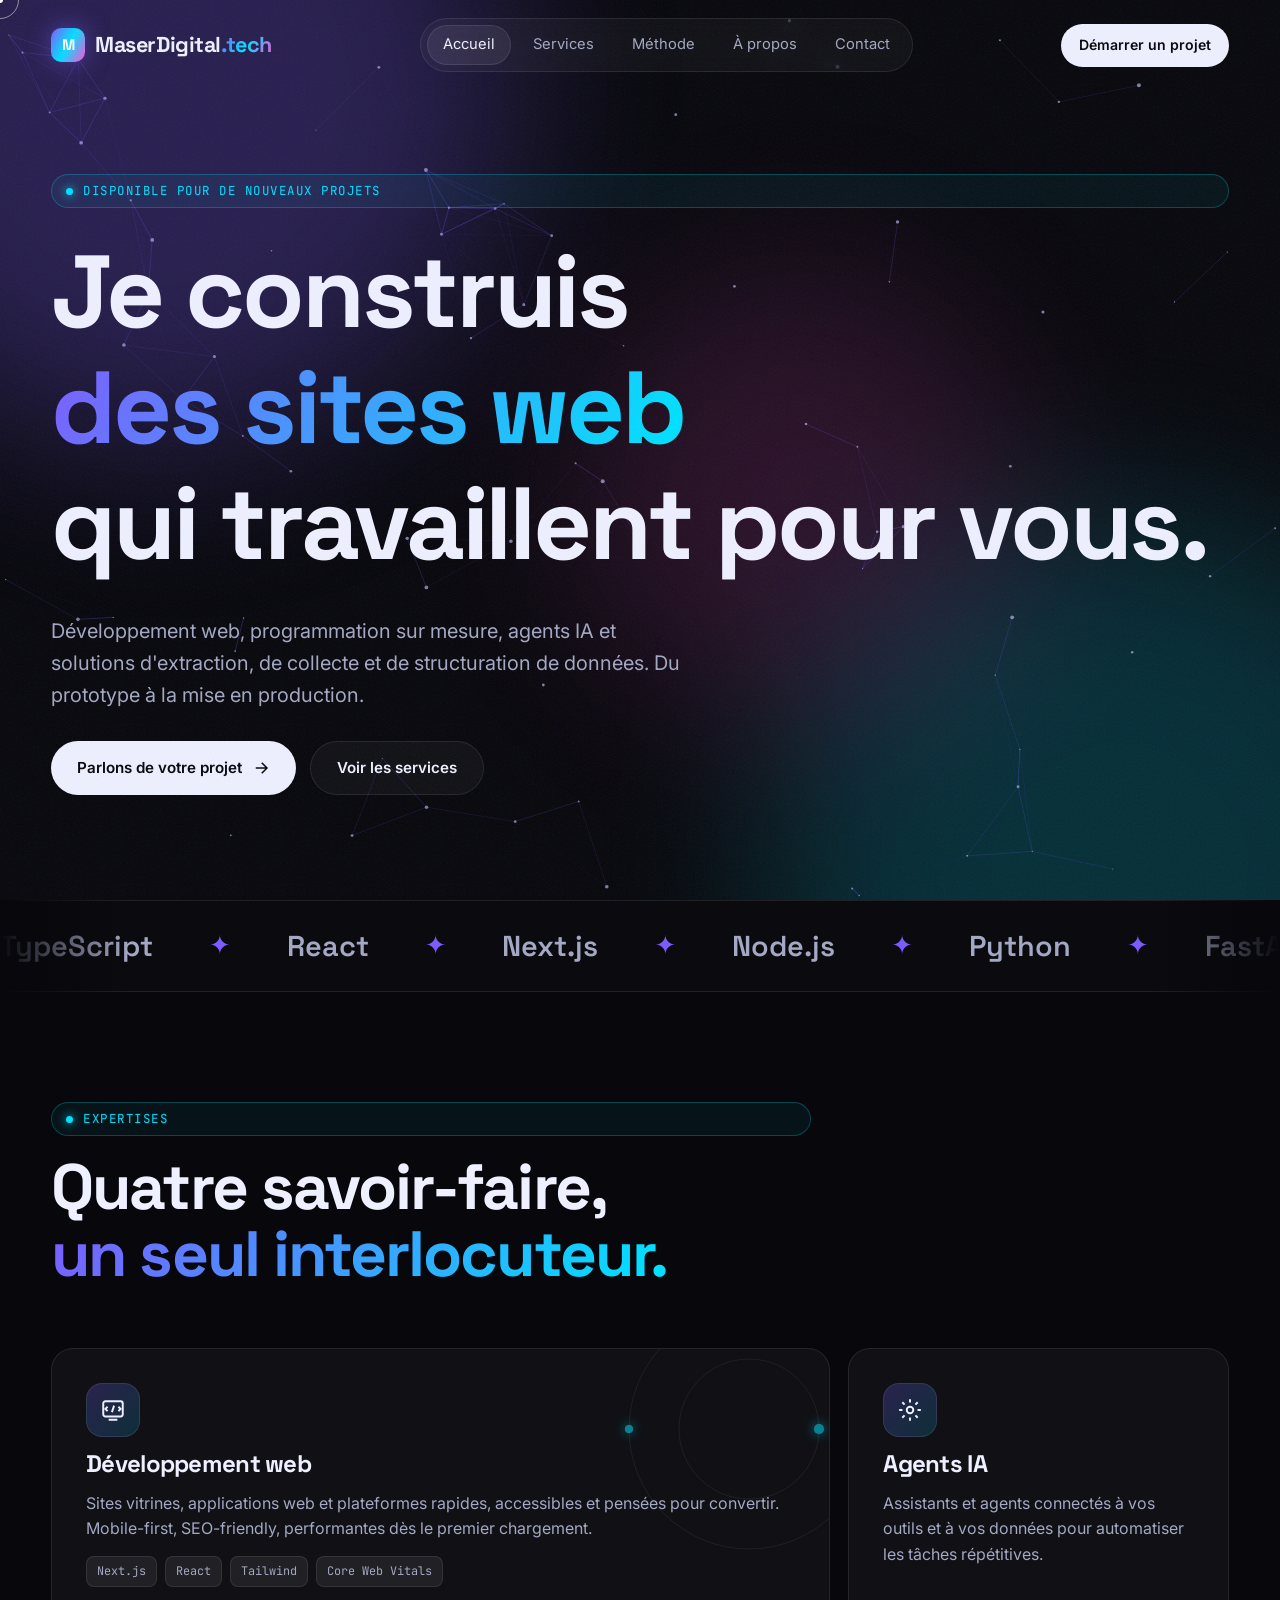
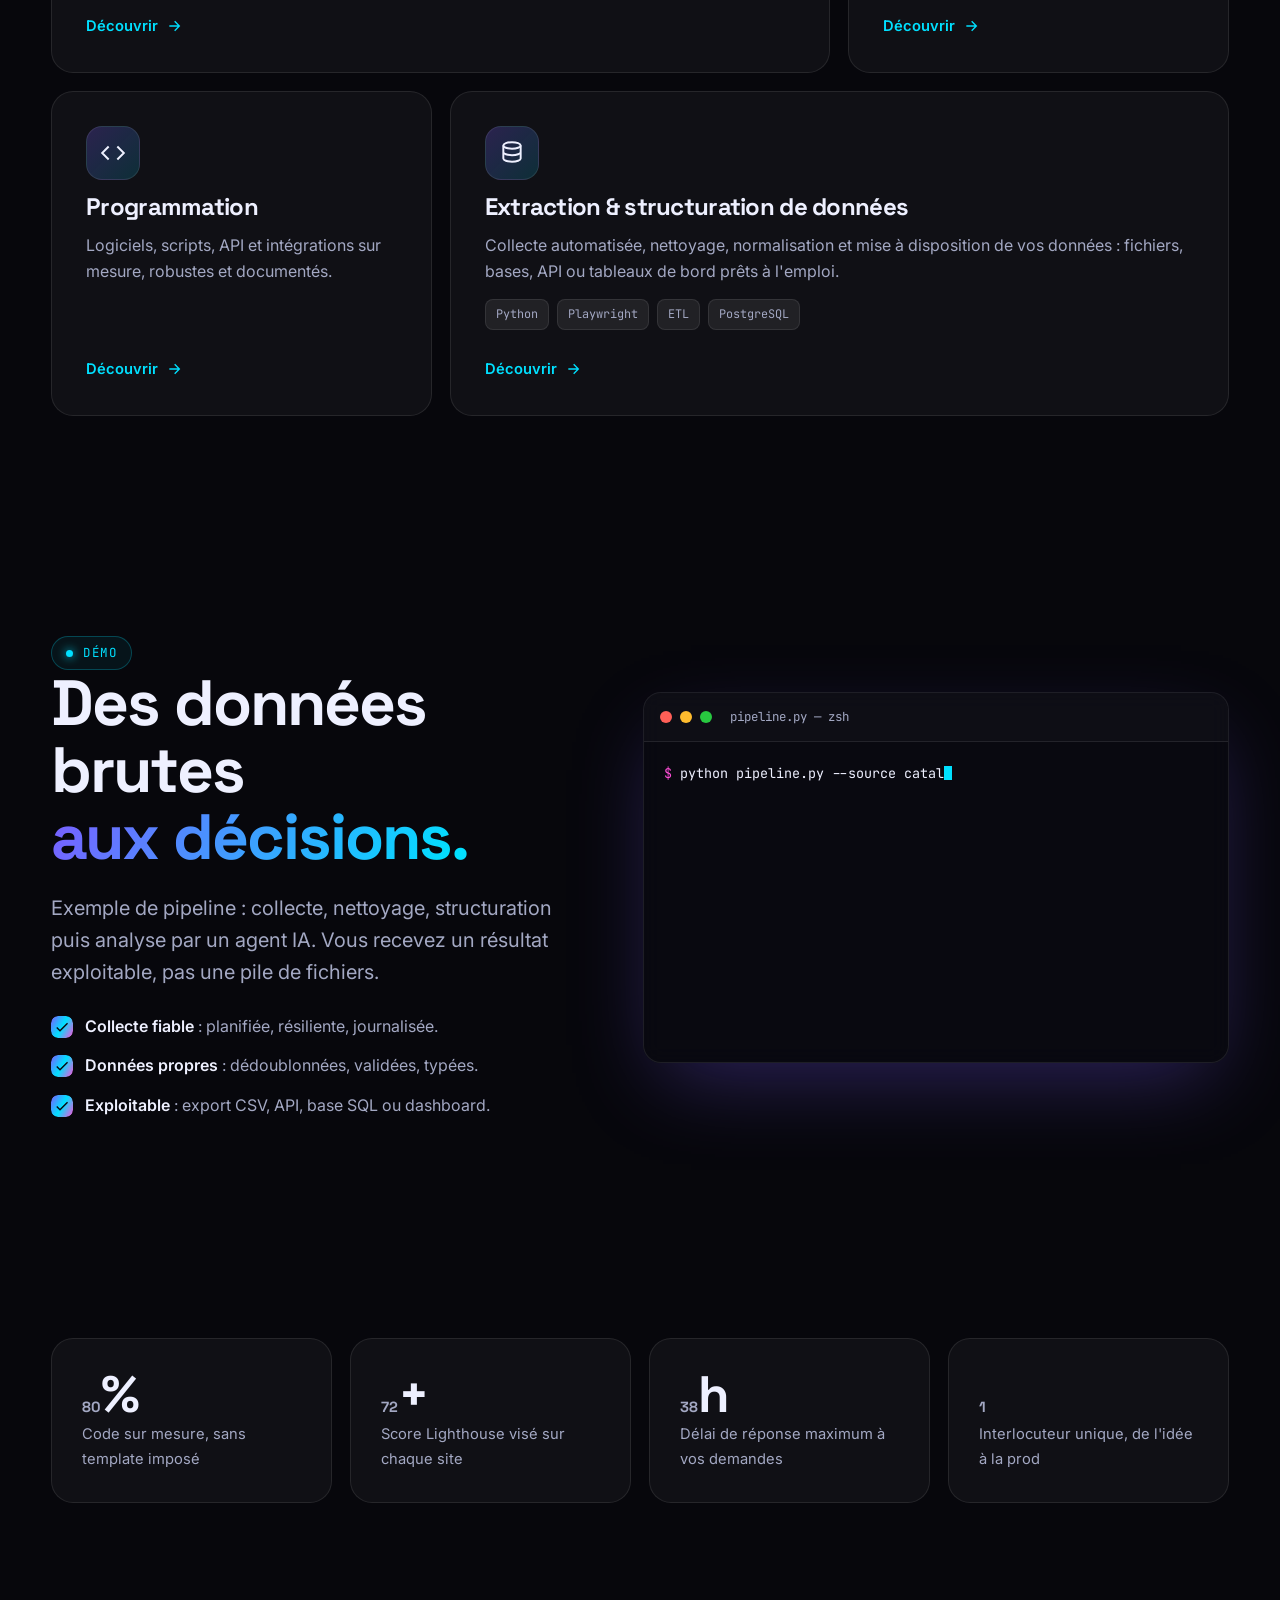
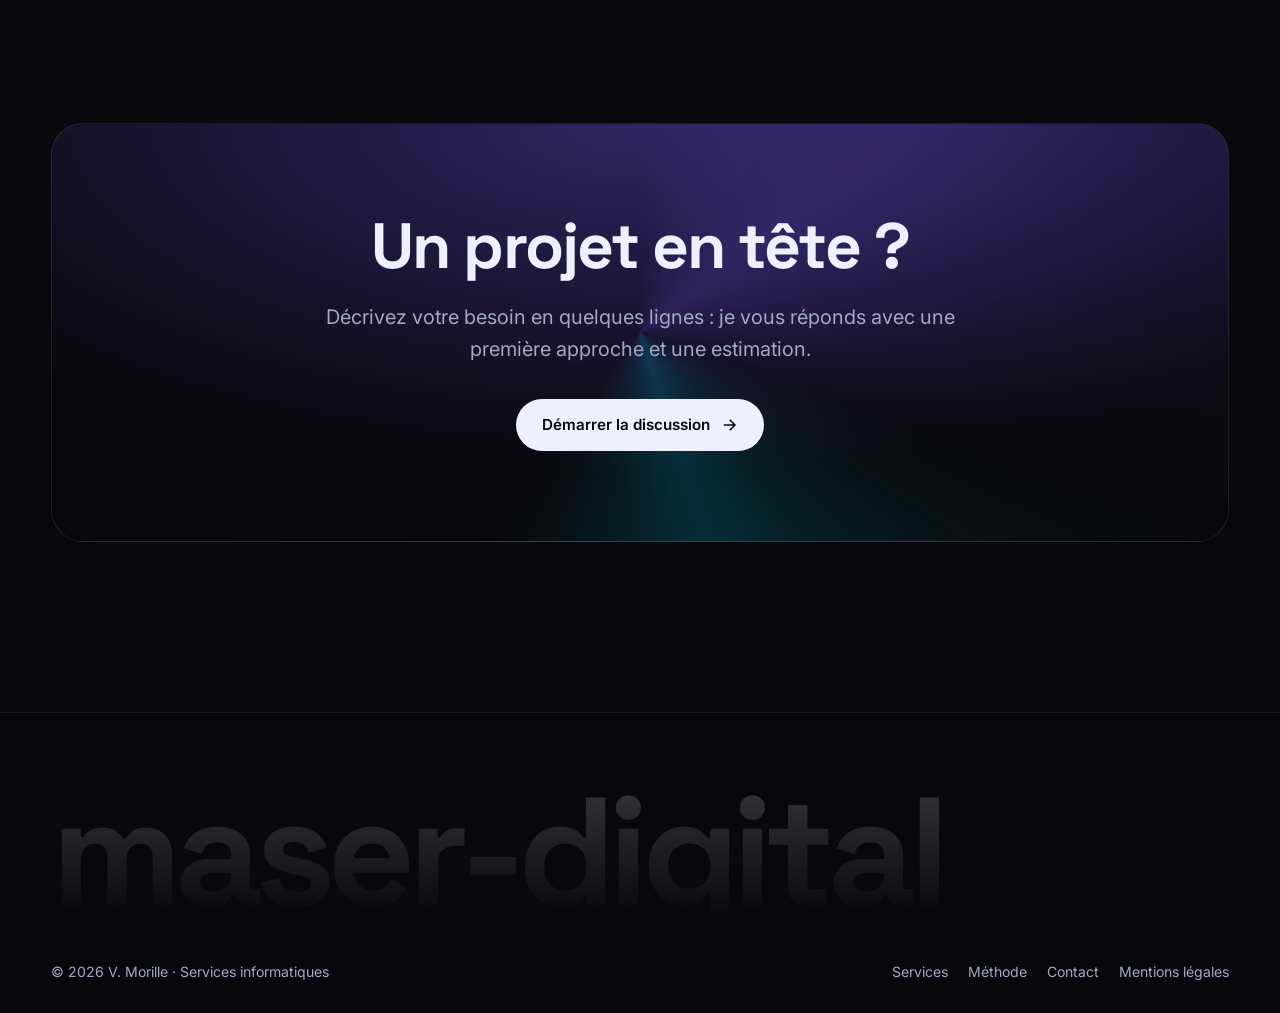
==== commit a9f8ddcc: "changement description logo" ====
--- a/index.html
+++ b/index.html
@@ -27,7 +27,7 @@
 <!-- ================= HEADER ================= -->
 <header class="header">
   <div class="container nav">
-    <a href="/" class="logo" aria-label="Morille.dev — accueil">
+    <a href="/" class="logo" aria-label="MaserDigital — accueil">
       <span class="logo-mark" aria-hidden="true">M</span>
       <span>MaserDigital<em>.tech</em></span>
     </a>
